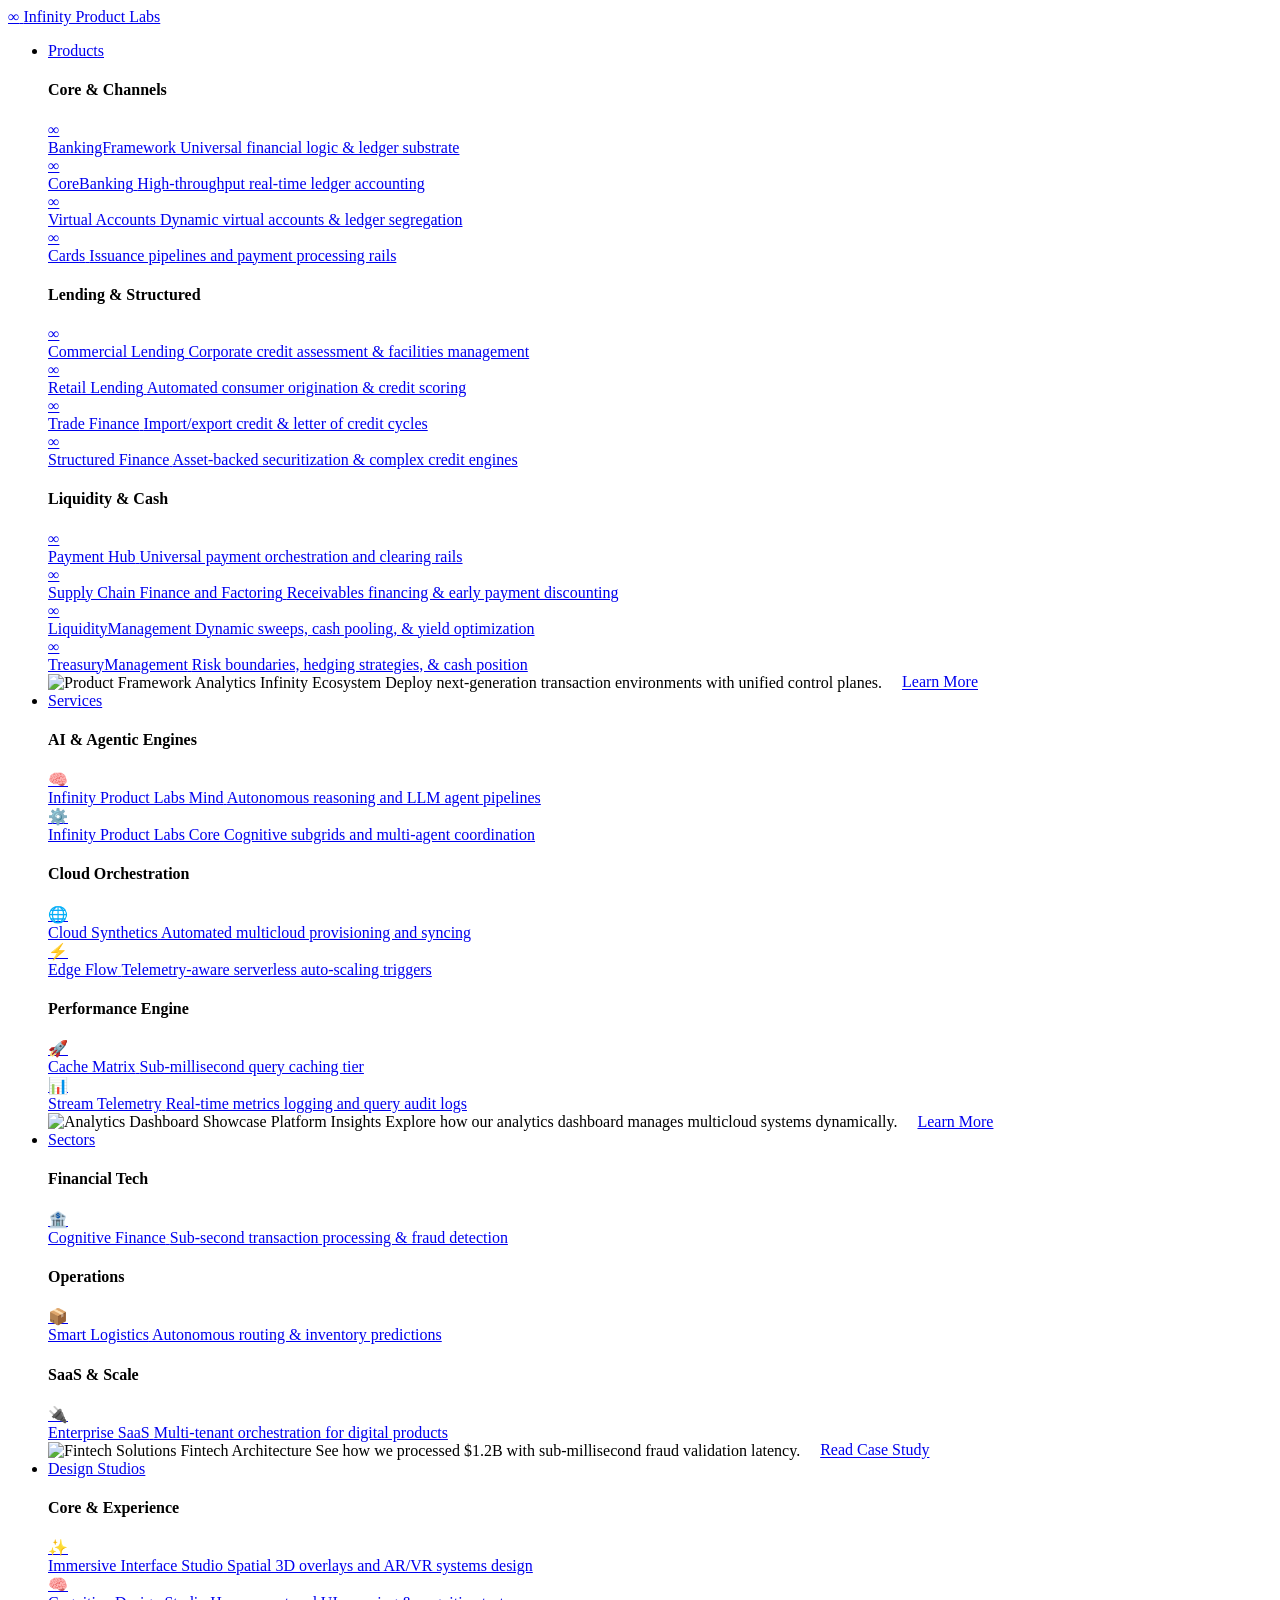
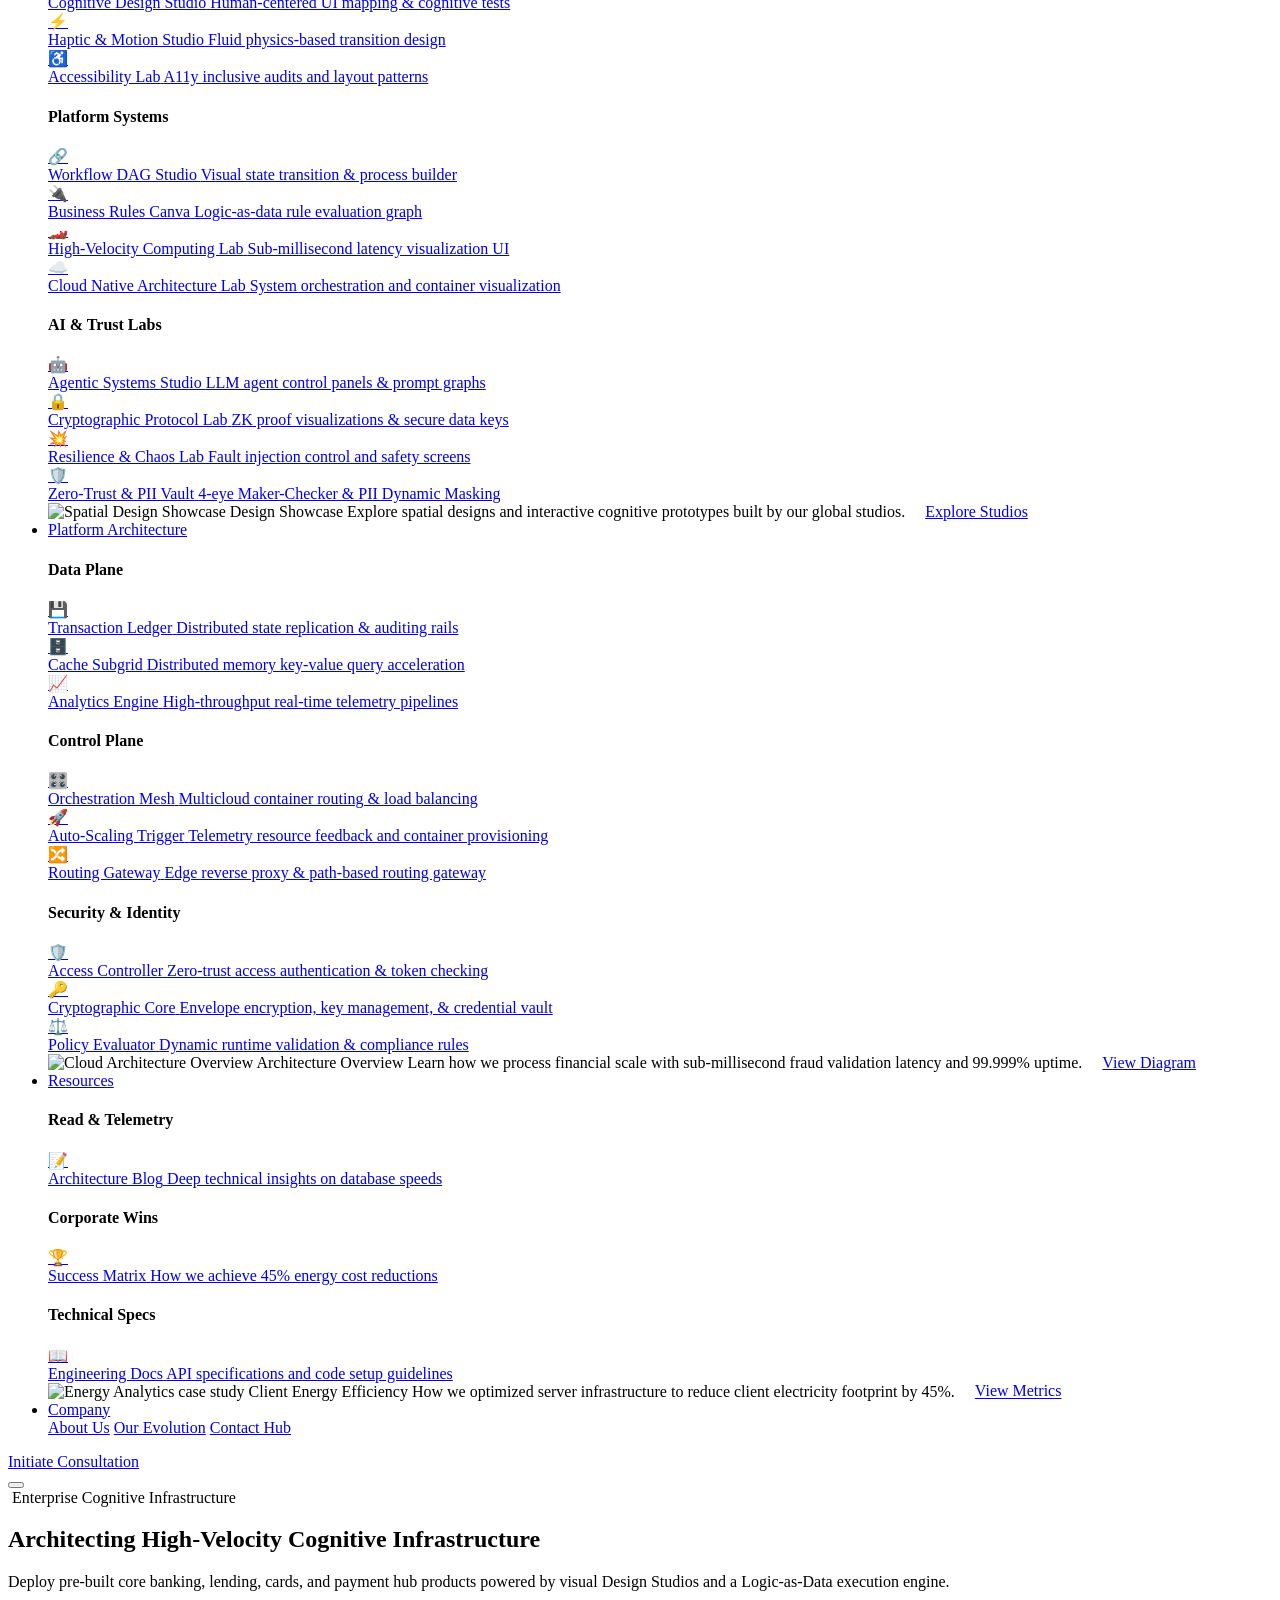
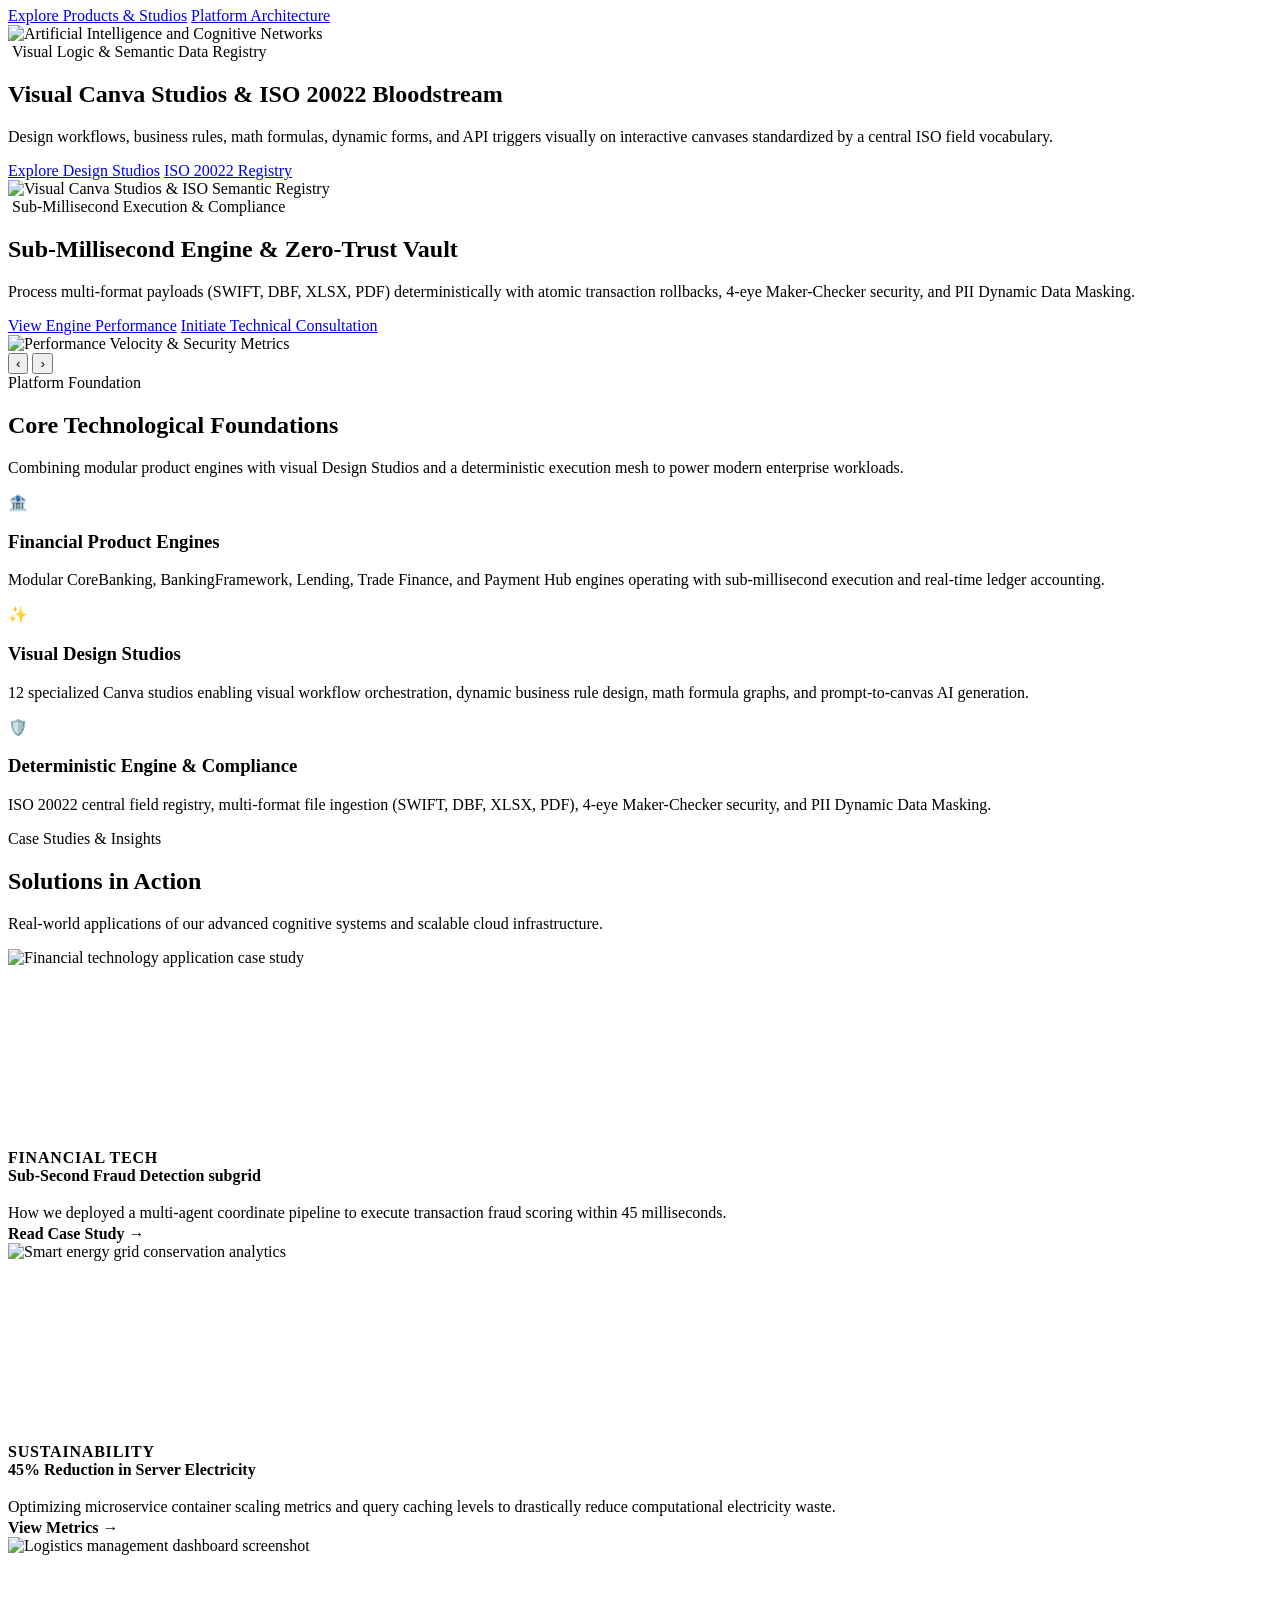
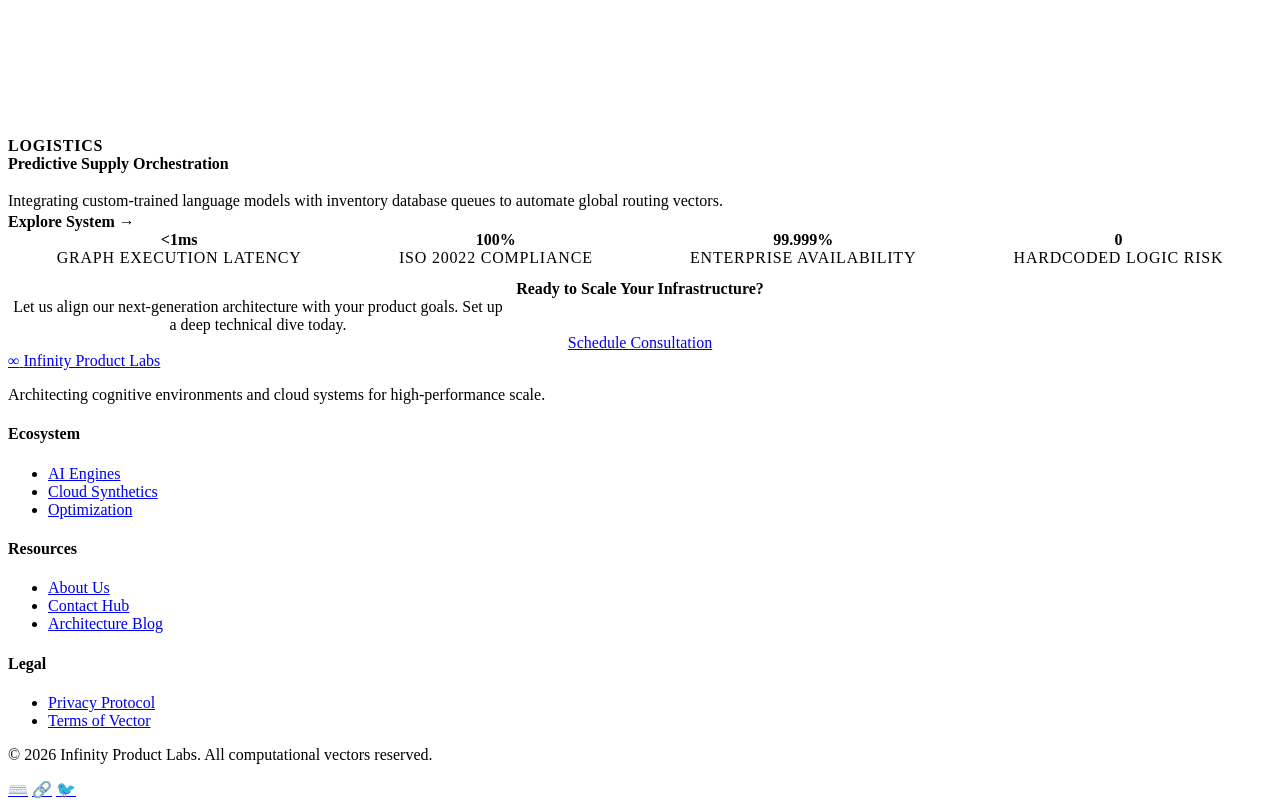
==== docs/index.html @ 9336f056 "Clean up showcase pages with high-resolution architecture diagrams and remove interactive button sim" ====
<!DOCTYPE html>
<html lang="en">
<head>
  <meta charset="UTF-8">
  <meta name="viewport" content="width=device-width, initial-scale=1.0">
  <title>Infinity Product Labs | Architecting the Cognitive Future</title>
  <meta name="description" content="Infinity Product Labs designs and implements next-generation artificial intelligence, digital orchestration platforms, and cloud synthesis architecture for modern enterprises.">
  
  <!-- SEO & Social Meta -->
  <meta property="og:title" content="Infinity Product Labs | Next-Gen AI & Tech Consultancy">
  <meta property="og:description" content="Designing the cognitive future with glassmorphic architectures, AI systems, and cloud orchestration.">
  <meta property="og:image" content="images/hero_graphic.png">
  
  <!-- CSS Stylesheets -->
  <link rel="stylesheet" href="css/variables.css?v=3.0">
  <link rel="stylesheet" href="css/reset.css?v=3.0">
  <link rel="stylesheet" href="css/layout.css?v=3.0">
  <link rel="stylesheet" href="css/components.css?v=3.0">
</head>
<body>

  <!-- Scroll Progress Bar -->
  <div class="scroll-progress-bar" id="scrollProgress" aria-hidden="true"></div>

  <!-- Floating Background Glows -->
  <div class="glow-orb orb-primary"></div>
  <div class="glow-orb orb-secondary"></div>

  <!-- Header -->
  <header class="site-header" id="siteHeader">
    <div class="container header-container">
      <a href="index.html" class="logo" aria-label="Infinity Product Labs Home">
        <span class="logo-icon" aria-hidden="true" style="border-radius: 4px;">∞</span>
        <span class="logo-text">Infinity Product Labs</span>
      </a>
      
      <nav class="main-nav" id="mainNav" aria-label="Main navigation">
        <ul class="nav-list">
          <!-- Products Mega Menu -->
          <li class="nav-item has-mega-menu">
            <a href="index.html" class="nav-link has-submenu">Products</a>
            <div class="mega-menu-panel">
              <div class="mega-grid">
                <!-- Column 1 -->
                <div class="mega-col">
                  <h4 class="mega-heading">Core & Channels</h4>
                  <div class="mega-links">
                    <a href="product.html?id=bankingframework" class="mega-item">
                      <div class="mega-item-icon">∞</div>
                      <div class="mega-item-content">
                        <span class="mega-item-title">BankingFramework</span>
                        <span class="mega-item-desc">Universal financial logic & ledger substrate</span>
                      </div>
                    </a>
                    <a href="product.html?id=corebanking" class="mega-item">
                      <div class="mega-item-icon">∞</div>
                      <div class="mega-item-content">
                        <span class="mega-item-title">CoreBanking</span>
                        <span class="mega-item-desc">High-throughput real-time ledger accounting</span>
                      </div>
                    </a>
                    <a href="product.html?id=virtualaccounts" class="mega-item">
                      <div class="mega-item-icon">∞</div>
                      <div class="mega-item-content">
                        <span class="mega-item-title">Virtual Accounts</span>
                        <span class="mega-item-desc">Dynamic virtual accounts & ledger segregation</span>
                      </div>
                    </a>
                    <a href="product.html?id=cards" class="mega-item">
                      <div class="mega-item-icon">∞</div>
                      <div class="mega-item-content">
                        <span class="mega-item-title">Cards</span>
                        <span class="mega-item-desc">Issuance pipelines and payment processing rails</span>
                      </div>
                    </a>
                  </div>
                </div>
                <!-- Column 2 -->
                <div class="mega-col">
                  <h4 class="mega-heading">Lending & Structured</h4>
                  <div class="mega-links">
                    <a href="product.html?id=commerciallending" class="mega-item">
                      <div class="mega-item-icon">∞</div>
                      <div class="mega-item-content">
                        <span class="mega-item-title">Commercial Lending</span>
                        <span class="mega-item-desc">Corporate credit assessment & facilities management</span>
                      </div>
                    </a>
                    <a href="product.html?id=retaillending" class="mega-item">
                      <div class="mega-item-icon">∞</div>
                      <div class="mega-item-content">
                        <span class="mega-item-title">Retail Lending</span>
                        <span class="mega-item-desc">Automated consumer origination & credit scoring</span>
                      </div>
                    </a>
                    <a href="product.html?id=tradefinance" class="mega-item">
                      <div class="mega-item-icon">∞</div>
                      <div class="mega-item-content">
                        <span class="mega-item-title">Trade Finance</span>
                        <span class="mega-item-desc">Import/export credit & letter of credit cycles</span>
                      </div>
                    </a>
                    <a href="product.html?id=structuredfinance" class="mega-item">
                      <div class="mega-item-icon">∞</div>
                      <div class="mega-item-content">
                        <span class="mega-item-title">Structured Finance</span>
                        <span class="mega-item-desc">Asset-backed securitization & complex credit engines</span>
                      </div>
                    </a>
                  </div>
                </div>
                <!-- Column 3 -->
                <div class="mega-col">
                  <h4 class="mega-heading">Liquidity & Cash</h4>
                  <div class="mega-links">
                    <a href="product.html?id=paymenthub" class="mega-item">
                      <div class="mega-item-icon">∞</div>
                      <div class="mega-item-content">
                        <span class="mega-item-title">Payment Hub</span>
                        <span class="mega-item-desc">Universal payment orchestration and clearing rails</span>
                      </div>
                    </a>
                    <a href="product.html?id=supplychain" class="mega-item">
                      <div class="mega-item-icon">∞</div>
                      <div class="mega-item-content">
                        <span class="mega-item-title">Supply Chain Finance and Factoring</span>
                        <span class="mega-item-desc">Receivables financing & early payment discounting</span>
                      </div>
                    </a>
                    <a href="product.html?id=liquidity" class="mega-item">
                      <div class="mega-item-icon">∞</div>
                      <div class="mega-item-content">
                        <span class="mega-item-title">LiquidityManagement</span>
                        <span class="mega-item-desc">Dynamic sweeps, cash pooling, & yield optimization</span>
                      </div>
                    </a>
                    <a href="product.html?id=treasury" class="mega-item">
                      <div class="mega-item-icon">∞</div>
                      <div class="mega-item-content">
                        <span class="mega-item-title">TreasuryManagement</span>
                        <span class="mega-item-desc">Risk boundaries, hedging strategies, & cash position</span>
                      </div>
                    </a>
                  </div>
                </div>
                <!-- Column 4: Featured Showcase -->
                <div class="mega-featured-col">
                  <img src="images/featured_menu.png" alt="Product Framework Analytics" class="mega-featured-img">
                  <span class="mega-featured-title">Infinity Ecosystem</span>
                  <span class="mega-featured-desc">Deploy next-generation transaction environments with unified control planes.</span>
                  <a href="services.html" class="btn btn-primary" style="padding: 0.4rem 1rem; font-size: var(--fs-xs); width: fit-content; margin-top: 4px;">Learn More</a>
                </div>
              </div>
            </div>
          </li>
          
          <!-- Services Mega Menu -->
          <li class="nav-item has-mega-menu">
            <a href="services.html" class="nav-link has-submenu">Services</a>
            <div class="mega-menu-panel">
              <div class="mega-grid">
                <!-- Column 1 -->
                <div class="mega-col">
                  <h4 class="mega-heading">AI & Agentic Engines</h4>
                  <div class="mega-links">
                    <a href="services.html" class="mega-item">
                      <div class="mega-item-icon">🧠</div>
                      <div class="mega-item-content">
                        <span class="mega-item-title">Infinity Product Labs Mind</span>
                        <span class="mega-item-desc">Autonomous reasoning and LLM agent pipelines</span>
                      </div>
                    </a>
                    <a href="services.html" class="mega-item">
                      <div class="mega-item-icon">⚙️</div>
                      <div class="mega-item-content">
                        <span class="mega-item-title">Infinity Product Labs Core</span>
                        <span class="mega-item-desc">Cognitive subgrids and multi-agent coordination</span>
                      </div>
                    </a>
                  </div>
                </div>
                <!-- Column 2 -->
                <div class="mega-col">
                  <h4 class="mega-heading">Cloud Orchestration</h4>
                  <div class="mega-links">
                    <a href="services.html" class="mega-item">
                      <div class="mega-item-icon">🌐</div>
                      <div class="mega-item-content">
                        <span class="mega-item-title">Cloud Synthetics</span>
                        <span class="mega-item-desc">Automated multicloud provisioning and syncing</span>
                      </div>
                    </a>
                    <a href="services.html" class="mega-item">
                      <div class="mega-item-icon">⚡</div>
                      <div class="mega-item-content">
                        <span class="mega-item-title">Edge Flow</span>
                        <span class="mega-item-desc">Telemetry-aware serverless auto-scaling triggers</span>
                      </div>
                    </a>
                  </div>
                </div>
                <!-- Column 3 -->
                <div class="mega-col">
                  <h4 class="mega-heading">Performance Engine</h4>
                  <div class="mega-links">
                    <a href="services.html" class="mega-item">
                      <div class="mega-item-icon">🚀</div>
                      <div class="mega-item-content">
                        <span class="mega-item-title">Cache Matrix</span>
                        <span class="mega-item-desc">Sub-millisecond query caching tier</span>
                      </div>
                    </a>
                    <a href="services.html" class="mega-item">
                      <div class="mega-item-icon">📊</div>
                      <div class="mega-item-content">
                        <span class="mega-item-title">Stream Telemetry</span>
                        <span class="mega-item-desc">Real-time metrics logging and query audit logs</span>
                      </div>
                    </a>
                  </div>
                </div>
                <!-- Column 4: Featured Showcase (LTTS style) -->
                <div class="mega-featured-col">
                  <img src="images/featured_menu.png" alt="Analytics Dashboard Showcase" class="mega-featured-img">
                  <span class="mega-featured-title">Platform Insights</span>
                  <span class="mega-featured-desc">Explore how our analytics dashboard manages multicloud systems dynamically.</span>
                  <a href="services.html" class="btn btn-primary" style="padding: 0.4rem 1rem; font-size: var(--fs-xs); width: fit-content; margin-top: 4px;">Learn More</a>
                </div>
              </div>
            </div>
          </li>
          
          <!-- Sectors Mega Menu -->
          <li class="nav-item has-mega-menu">
            <a href="#" class="nav-link has-submenu">Sectors</a>
            <div class="mega-menu-panel">
              <div class="mega-grid">
                <!-- Column 1 -->
                <div class="mega-col">
                  <h4 class="mega-heading">Financial Tech</h4>
                  <div class="mega-links">
                    <a href="services.html" class="mega-item">
                      <div class="mega-item-icon">🏦</div>
                      <div class="mega-item-content">
                        <span class="mega-item-title">Cognitive Finance</span>
                        <span class="mega-item-desc">Sub-second transaction processing & fraud detection</span>
                      </div>
                    </a>
                  </div>
                </div>
                <!-- Column 2 -->
                <div class="mega-col">
                  <h4 class="mega-heading">Operations</h4>
                  <div class="mega-links">
                    <a href="services.html" class="mega-item">
                      <div class="mega-item-icon">📦</div>
                      <div class="mega-item-content">
                        <span class="mega-item-title">Smart Logistics</span>
                        <span class="mega-item-desc">Autonomous routing & inventory predictions</span>
                      </div>
                    </a>
                  </div>
                </div>
                <!-- Column 3 -->
                <div class="mega-col">
                  <h4 class="mega-heading">SaaS & Scale</h4>
                  <div class="mega-links">
                    <a href="services.html" class="mega-item">
                      <div class="mega-item-icon">🔌</div>
                      <div class="mega-item-content">
                        <span class="mega-item-title">Enterprise SaaS</span>
                        <span class="mega-item-desc">Multi-tenant orchestration for digital products</span>
                      </div>
                    </a>
                  </div>
                </div>
                <!-- Column 4: Featured Showcase (LTTS style) -->
                <div class="mega-featured-col">
                  <img src="images/slider_cloud.png" alt="Fintech Solutions" class="mega-featured-img">
                  <span class="mega-featured-title">Fintech Architecture</span>
                  <span class="mega-featured-desc">See how we processed $1.2B with sub-millisecond fraud validation latency.</span>
                  <a href="services.html" class="btn btn-primary" style="padding: 0.4rem 1rem; font-size: var(--fs-xs); width: fit-content; margin-top: 4px;">Read Case Study</a>
                </div>
              </div>
            </div>
          </li>

          <!-- Design Studios Mega Menu -->
          <li class="nav-item has-mega-menu">
            <a href="studio.html?id=workflow" class="nav-link has-submenu">Design Studios</a>
            <div class="mega-menu-panel">
              <div class="mega-grid">
                <!-- Column 1 -->
                <div class="mega-col">
                  <h4 class="mega-heading">Core & Experience</h4>
                  <div class="mega-links">
                    <a href="studio.html?id=immersive" class="mega-item">
                      <div class="mega-item-icon">✨</div>
                      <div class="mega-item-content">
                        <span class="mega-item-title">Immersive Interface Studio</span>
                        <span class="mega-item-desc">Spatial 3D overlays and AR/VR systems design</span>
                      </div>
                    </a>
                    <a href="studio.html?id=cognitive" class="mega-item">
                      <div class="mega-item-icon">🧠</div>
                      <div class="mega-item-content">
                        <span class="mega-item-title">Cognitive Design Studio</span>
                        <span class="mega-item-desc">Human-centered UI mapping & cognitive tests</span>
                      </div>
                    </a>
                    <a href="studio.html?id=haptic" class="mega-item">
                      <div class="mega-item-icon">⚡</div>
                      <div class="mega-item-content">
                        <span class="mega-item-title">Haptic & Motion Studio</span>
                        <span class="mega-item-desc">Fluid physics-based transition design</span>
                      </div>
                    </a>
                    <a href="studio.html?id=cognitive" class="mega-item">
                      <div class="mega-item-icon">♿</div>
                      <div class="mega-item-content">
                        <span class="mega-item-title">Accessibility Lab</span>
                        <span class="mega-item-desc">A11y inclusive audits and layout patterns</span>
                      </div>
                    </a>
                  </div>
                </div>
                <!-- Column 2 -->
                <div class="mega-col">
                  <h4 class="mega-heading">Platform Systems</h4>
                  <div class="mega-links">
                    <a href="studio.html?id=workflow" class="mega-item">
                      <div class="mega-item-icon">🔗</div>
                      <div class="mega-item-content">
                        <span class="mega-item-title">Workflow DAG Studio</span>
                        <span class="mega-item-desc">Visual state transition & process builder</span>
                      </div>
                    </a>
                    <a href="studio.html?id=rules" class="mega-item">
                      <div class="mega-item-icon">🔌</div>
                      <div class="mega-item-content">
                        <span class="mega-item-title">Business Rules Canva</span>
                        <span class="mega-item-desc">Logic-as-data rule evaluation graph</span>
                      </div>
                    </a>
                    <a href="studio.html?id=workflow" class="mega-item">
                      <div class="mega-item-icon">🏎️</div>
                      <div class="mega-item-content">
                        <span class="mega-item-title">High-Velocity Computing Lab</span>
                        <span class="mega-item-desc">Sub-millisecond latency visualization UI</span>
                      </div>
                    </a>
                    <a href="studio.html?id=workflow" class="mega-item">
                      <div class="mega-item-icon">☁️</div>
                      <div class="mega-item-content">
                        <span class="mega-item-title">Cloud Native Architecture Lab</span>
                        <span class="mega-item-desc">System orchestration and container visualization</span>
                      </div>
                    </a>
                  </div>
                </div>
                <!-- Column 3 -->
                <div class="mega-col">
                  <h4 class="mega-heading">AI & Trust Labs</h4>
                  <div class="mega-links">
                    <a href="studio.html?id=agentic" class="mega-item">
                      <div class="mega-item-icon">🤖</div>
                      <div class="mega-item-content">
                        <span class="mega-item-title">Agentic Systems Studio</span>
                        <span class="mega-item-desc">LLM agent control panels & prompt graphs</span>
                      </div>
                    </a>
                    <a href="studio.html?id=security" class="mega-item">
                      <div class="mega-item-icon">🔒</div>
                      <div class="mega-item-content">
                        <span class="mega-item-title">Cryptographic Protocol Lab</span>
                        <span class="mega-item-desc">ZK proof visualizations & secure data keys</span>
                      </div>
                    </a>
                    <a href="studio.html?id=security" class="mega-item">
                      <div class="mega-item-icon">💥</div>
                      <div class="mega-item-content">
                        <span class="mega-item-title">Resilience & Chaos Lab</span>
                        <span class="mega-item-desc">Fault injection control and safety screens</span>
                      </div>
                    </a>
                    <a href="studio.html?id=security" class="mega-item">
                      <div class="mega-item-icon">🛡️</div>
                      <div class="mega-item-content">
                        <span class="mega-item-title">Zero-Trust & PII Vault</span>
                        <span class="mega-item-desc">4-eye Maker-Checker & PII Dynamic Masking</span>
                      </div>
                    </a>
                  </div>
                </div>
                <!-- Column 4: Featured Showcase -->
                <div class="mega-featured-col">
                  <img src="images/featured_menu.png" alt="Spatial Design Showcase" class="mega-featured-img">
                  <span class="mega-featured-title">Design Showcase</span>
                  <span class="mega-featured-desc">Explore spatial designs and interactive cognitive prototypes built by our global studios.</span>
                  <a href="studio.html?id=workflow" class="btn btn-primary" style="padding: 0.4rem 1rem; font-size: var(--fs-xs); width: fit-content; margin-top: 4px;">Explore Studios</a>
                </div>
              </div>
            </div>
          </li>

          <!-- Platform Architecture Mega Menu -->
          <li class="nav-item has-mega-menu">
            <a href="#" class="nav-link has-submenu">Platform Architecture</a>
            <div class="mega-menu-panel">
              <div class="mega-grid">
                <!-- Column 1 -->
                <div class="mega-col">
                  <h4 class="mega-heading">Data Plane</h4>
                  <div class="mega-links">
                    <a href="services.html" class="mega-item">
                      <div class="mega-item-icon">💾</div>
                      <div class="mega-item-content">
                        <span class="mega-item-title">Transaction Ledger</span>
                        <span class="mega-item-desc">Distributed state replication & auditing rails</span>
                      </div>
                    </a>
                    <a href="services.html" class="mega-item">
                      <div class="mega-item-icon">🗄️</div>
                      <div class="mega-item-content">
                        <span class="mega-item-title">Cache Subgrid</span>
                        <span class="mega-item-desc">Distributed memory key-value query acceleration</span>
                      </div>
                    </a>
                    <a href="services.html" class="mega-item">
                      <div class="mega-item-icon">📈</div>
                      <div class="mega-item-content">
                        <span class="mega-item-title">Analytics Engine</span>
                        <span class="mega-item-desc">High-throughput real-time telemetry pipelines</span>
                      </div>
                    </a>
                  </div>
                </div>
                <!-- Column 2 -->
                <div class="mega-col">
                  <h4 class="mega-heading">Control Plane</h4>
                  <div class="mega-links">
                    <a href="services.html" class="mega-item">
                      <div class="mega-item-icon">🎛️</div>
                      <div class="mega-item-content">
                        <span class="mega-item-title">Orchestration Mesh</span>
                        <span class="mega-item-desc">Multicloud container routing & load balancing</span>
                      </div>
                    </a>
                    <a href="services.html" class="mega-item">
                      <div class="mega-item-icon">🚀</div>
                      <div class="mega-item-content">
                        <span class="mega-item-title">Auto-Scaling Trigger</span>
                        <span class="mega-item-desc">Telemetry resource feedback and container provisioning</span>
                      </div>
                    </a>
                    <a href="services.html" class="mega-item">
                      <div class="mega-item-icon">🔀</div>
                      <div class="mega-item-content">
                        <span class="mega-item-title">Routing Gateway</span>
                        <span class="mega-item-desc">Edge reverse proxy & path-based routing gateway</span>
                      </div>
                    </a>
                  </div>
                </div>
                <!-- Column 3 -->
                <div class="mega-col">
                  <h4 class="mega-heading">Security & Identity</h4>
                  <div class="mega-links">
                    <a href="services.html" class="mega-item">
                      <div class="mega-item-icon">🛡️</div>
                      <div class="mega-item-content">
                        <span class="mega-item-title">Access Controller</span>
                        <span class="mega-item-desc">Zero-trust access authentication & token checking</span>
                      </div>
                    </a>
                    <a href="services.html" class="mega-item">
                      <div class="mega-item-icon">🔑</div>
                      <div class="mega-item-content">
                        <span class="mega-item-title">Cryptographic Core</span>
                        <span class="mega-item-desc">Envelope encryption, key management, & credential vault</span>
                      </div>
                    </a>
                    <a href="services.html" class="mega-item">
                      <div class="mega-item-icon">⚖️</div>
                      <div class="mega-item-content">
                        <span class="mega-item-title">Policy Evaluator</span>
                        <span class="mega-item-desc">Dynamic runtime validation & compliance rules</span>
                      </div>
                    </a>
                  </div>
                </div>
                <!-- Column 4: Featured Showcase -->
                <div class="mega-featured-col">
                  <img src="images/slider_cloud.png" alt="Cloud Architecture Overview" class="mega-featured-img">
                  <span class="mega-featured-title">Architecture Overview</span>
                  <span class="mega-featured-desc">Learn how we process financial scale with sub-millisecond fraud validation latency and 99.999% uptime.</span>
                  <a href="services.html" class="btn btn-primary" style="padding: 0.4rem 1rem; font-size: var(--fs-xs); width: fit-content; margin-top: 4px;">View Diagram</a>
                </div>
              </div>
            </div>
          </li>

          <!-- Resources Mega Menu -->
          <li class="nav-item has-mega-menu">
            <a href="#" class="nav-link has-submenu">Resources</a>
            <div class="mega-menu-panel">
              <div class="mega-grid">
                <!-- Column 1 -->
                <div class="mega-col">
                  <h4 class="mega-heading">Read & Telemetry</h4>
                  <div class="mega-links">
                    <a href="about.html" class="mega-item">
                      <div class="mega-item-icon">📝</div>
                      <div class="mega-item-content">
                        <span class="mega-item-title">Architecture Blog</span>
                        <span class="mega-item-desc">Deep technical insights on database speeds</span>
                      </div>
                    </a>
                  </div>
                </div>
                <!-- Column 2 -->
                <div class="mega-col">
                  <h4 class="mega-heading">Corporate Wins</h4>
                  <div class="mega-links">
                    <a href="about.html" class="mega-item">
                      <div class="mega-item-icon">🏆</div>
                      <div class="mega-item-content">
                        <span class="mega-item-title">Success Matrix</span>
                        <span class="mega-item-desc">How we achieve 45% energy cost reductions</span>
                      </div>
                    </a>
                  </div>
                </div>
                <!-- Column 3 -->
                <div class="mega-col">
                  <h4 class="mega-heading">Technical Specs</h4>
                  <div class="mega-links">
                    <a href="services.html" class="mega-item">
                      <div class="mega-item-icon">📖</div>
                      <div class="mega-item-content">
                        <span class="mega-item-title">Engineering Docs</span>
                        <span class="mega-item-desc">API specifications and code setup guidelines</span>
                      </div>
                    </a>
                  </div>
                </div>
                <!-- Column 4: Featured Showcase (LTTS style) -->
                <div class="mega-featured-col">
                  <img src="images/insight_energy.png" alt="Energy Analytics case study" class="mega-featured-img">
                  <span class="mega-featured-title">Client Energy Efficiency</span>
                  <span class="mega-featured-desc">How we optimized server infrastructure to reduce client electricity footprint by 45%.</span>
                  <a href="about.html" class="btn btn-primary" style="padding: 0.4rem 1rem; font-size: var(--fs-xs); width: fit-content; margin-top: 4px;">View Metrics</a>
                </div>
              </div>
            </div>
          </li>
          
          <!-- Company Standard Dropdown -->
          <li class="nav-item has-standard-dropdown">
            <a href="about.html" class="nav-link has-submenu">Company</a>
            <div class="standard-dropdown">
              <a href="about.html" class="dropdown-link">About Us</a>
              <a href="about.html#team" class="dropdown-link">Our Evolution</a>
              <a href="contact.html" class="dropdown-link">Contact Hub</a>
            </div>
          </li>
        </ul>
        <a href="contact.html" class="nav-cta">Initiate Consultation</a>
      </nav>

      <button class="nav-toggle" id="navToggle" aria-expanded="false" aria-controls="mainNav" aria-label="Toggle navigation menu">
        <span></span>
        <span></span>
        <span></span>
      </button>
    </div>
  </header>

  <!-- Main Content -->
  <main>
    <!-- Hero Slider Section (LTTS style) -->
    <section class="hero-slider-container" aria-label="Introduction Carousel">
      <div class="hero-slider">
        <!-- Slide 1: Enterprise Financial Products & Substrate -->
        <div class="hero-slide">
          <div class="container hero-grid">
            <div class="hero-content">
              <div class="badge">
                <span class="logo-icon" style="width: 12px; height: 12px; margin-right: 4px; border-radius: 3px;"></span>
                Enterprise Cognitive Infrastructure
              </div>
              <h1>Architecting High-Velocity Cognitive Infrastructure</h1>
              <p>Deploy pre-built core banking, lending, cards, and payment hub products powered by visual Design Studios and a Logic-as-Data execution engine.</p>
              <div class="hero-actions">
                <a href="services.html" class="btn btn-primary">Explore Products & Studios</a>
                <a href="about.html" class="btn btn-secondary">Platform Architecture</a>
              </div>
            </div>
            <div class="hero-visual">
              <div class="hero-image-wrapper">
                <img src="images/slider_ai.png" alt="Artificial Intelligence and Cognitive Networks" width="480" height="480" loading="eager">
              </div>
            </div>
          </div>
        </div>

        <!-- Slide 2: Visual Canva Studios & ISO 20022 Bloodstream -->
        <div class="hero-slide">
          <div class="container hero-grid">
            <div class="hero-content">
              <div class="badge">
                <span class="logo-icon" style="width: 12px; height: 12px; margin-right: 4px; border-radius: 3px;"></span>
                Visual Logic & Semantic Data Registry
              </div>
              <h1>Visual Canva Studios & ISO 20022 Bloodstream</h1>
              <p>Design workflows, business rules, math formulas, dynamic forms, and API triggers visually on interactive canvases standardized by a central ISO field vocabulary.</p>
              <div class="hero-actions">
                <a href="services.html" class="btn btn-primary">Explore Design Studios</a>
                <a href="about.html" class="btn btn-secondary">ISO 20022 Registry</a>
              </div>
            </div>
            <div class="hero-visual">
              <div class="hero-image-wrapper">
                <img src="images/slider_cloud.png" alt="Visual Canva Studios & ISO Semantic Registry" width="480" height="480" loading="lazy">
              </div>
            </div>
          </div>
        </div>

        <!-- Slide 3: Deterministic Execution & Security -->
        <div class="hero-slide">
          <div class="container hero-grid">
            <div class="hero-content">
              <div class="badge">
                <span class="logo-icon" style="width: 12px; height: 12px; margin-right: 4px; border-radius: 3px;"></span>
                Sub-Millisecond Execution & Compliance
              </div>
              <h1>Sub-Millisecond Engine & Zero-Trust Vault</h1>
              <p>Process multi-format payloads (SWIFT, DBF, XLSX, PDF) deterministically with atomic transaction rollbacks, 4-eye Maker-Checker security, and PII Dynamic Data Masking.</p>
              <div class="hero-actions">
                <a href="services.html" class="btn btn-primary">View Engine Performance</a>
                <a href="contact.html" class="btn btn-secondary">Initiate Technical Consultation</a>
              </div>
            </div>
            <div class="hero-visual">
              <div class="hero-image-wrapper">
                <img src="images/slider_performance.png" alt="Performance Velocity & Security Metrics" width="480" height="480" loading="lazy">
              </div>
            </div>
          </div>
        </div>
      </div>

      <!-- Navigation Arrows -->
      <button class="slider-arrow arrow-left" aria-label="Previous Slide">‹</button>
      <button class="slider-arrow arrow-right" aria-label="Next Slide">›</button>

      <!-- Slider dot indicators -->
      <div class="slider-dots"></div>
    </section>

    <!-- Key Capabilities Section -->
    <section class="capabilities" style="padding: var(--space-2xl) 0; position: relative; z-index: 1;" aria-labelledby="capabilities-title">
      <div class="container">
        <div class="section-header">
          <span class="section-tag">Platform Foundation</span>
          <h2 class="section-title" id="capabilities-title">Core Technological Foundations</h2>
          <p class="section-subtitle">Combining modular product engines with visual Design Studios and a deterministic execution mesh to power modern enterprise workloads.</p>
        </div>

        <div class="features-grid">
          <!-- Card 1 -->
          <div class="glass-card">
            <div class="card-icon" aria-hidden="true">🏦</div>
            <h3>Financial Product Engines</h3>
            <p style="color: var(--text-secondary); margin-top: var(--space-xs); font-size: var(--fs-sm);">Modular CoreBanking, BankingFramework, Lending, Trade Finance, and Payment Hub engines operating with sub-millisecond execution and real-time ledger accounting.</p>
          </div>
          <!-- Card 2 -->
          <div class="glass-card">
            <div class="card-icon" aria-hidden="true">✨</div>
            <h3>Visual Design Studios</h3>
            <p style="color: var(--text-secondary); margin-top: var(--space-xs); font-size: var(--fs-sm);">12 specialized Canva studios enabling visual workflow orchestration, dynamic business rule design, math formula graphs, and prompt-to-canvas AI generation.</p>
          </div>
          <!-- Card 3 -->
          <div class="glass-card">
            <div class="card-icon" aria-hidden="true">🛡️</div>
            <h3>Deterministic Engine & Compliance</h3>
            <p style="color: var(--text-secondary); margin-top: var(--space-xs); font-size: var(--fs-sm);">ISO 20022 central field registry, multi-format file ingestion (SWIFT, DBF, XLSX, PDF), 4-eye Maker-Checker security, and PII Dynamic Data Masking.</p>
          </div>
        </div>
      </div>
    </section>

    <!-- Solutions Showcase / Insights Grid Section (LTTS style) -->
    <section class="insights-showcase" style="padding: var(--space-2xl) 0; background: var(--bg-secondary); border-top: 1px solid var(--border-color); border-bottom: 1px solid var(--border-color);" aria-labelledby="insights-title">
      <div class="container">
        <div class="section-header">
          <span class="section-tag">Case Studies & Insights</span>
          <h2 class="section-title" id="insights-title">Solutions in Action</h2>
          <p class="section-subtitle">Real-world applications of our advanced cognitive systems and scalable cloud infrastructure.</p>
        </div>

        <div class="features-grid">
          <!-- Insight Card 1 -->
          <div class="glass-card" style="padding: 0; display: flex; flex-direction: column;">
            <img src="images/slider_cloud.png" alt="Financial technology application case study" style="width: 100%; height: 200px; object-fit: cover;">
            <div style="padding: var(--space-md); flex-grow: 1; display: flex; flex-direction: column;">
              <span style="font-size: var(--fs-xs); color: var(--accent-primary); font-weight: 700; text-transform: uppercase; letter-spacing: 0.05em;">Financial Tech</span>
              <h3 style="margin-top: var(--space-xxs); margin-bottom: var(--space-xs); font-size: var(--fs-base);">Sub-Second Fraud Detection subgrid</h3>
              <p style="color: var(--text-secondary); font-size: var(--fs-xs); line-height: 1.5; margin-bottom: var(--space-sm); flex-grow: 1;">How we deployed a multi-agent coordinate pipeline to execute transaction fraud scoring within 45 milliseconds.</p>
              <a href="services.html" style="font-size: var(--fs-xs); font-weight: 700; color: var(--accent-primary); text-decoration: none;">Read Case Study &rarr;</a>
            </div>
          </div>

          <!-- Insight Card 2 -->
          <div class="glass-card" style="padding: 0; display: flex; flex-direction: column;">
            <img src="images/insight_energy.png" alt="Smart energy grid conservation analytics" style="width: 100%; height: 200px; object-fit: cover;">
            <div style="padding: var(--space-md); flex-grow: 1; display: flex; flex-direction: column;">
              <span style="font-size: var(--fs-xs); color: var(--accent-primary); font-weight: 700; text-transform: uppercase; letter-spacing: 0.05em;">Sustainability</span>
              <h3 style="margin-top: var(--space-xxs); margin-bottom: var(--space-xs); font-size: var(--fs-base);">45% Reduction in Server Electricity</h3>
              <p style="color: var(--text-secondary); font-size: var(--fs-xs); line-height: 1.5; margin-bottom: var(--space-sm); flex-grow: 1;">Optimizing microservice container scaling metrics and query caching levels to drastically reduce computational electricity waste.</p>
              <a href="about.html" style="font-size: var(--fs-xs); font-weight: 700; color: var(--accent-primary); text-decoration: none;">View Metrics &rarr;</a>
            </div>
          </div>

          <!-- Insight Card 3 -->
          <div class="glass-card" style="padding: 0; display: flex; flex-direction: column;">
            <img src="images/featured_menu.png" alt="Logistics management dashboard screenshot" style="width: 100%; height: 200px; object-fit: cover;">
            <div style="padding: var(--space-md); flex-grow: 1; display: flex; flex-direction: column;">
              <span style="font-size: var(--fs-xs); color: var(--accent-primary); font-weight: 700; text-transform: uppercase; letter-spacing: 0.05em;">Logistics</span>
              <h3 style="margin-top: var(--space-xxs); margin-bottom: var(--space-xs); font-size: var(--fs-base);">Predictive Supply Orchestration</h3>
              <p style="color: var(--text-secondary); font-size: var(--fs-xs); line-height: 1.5; margin-bottom: var(--space-sm); flex-grow: 1;">Integrating custom-trained language models with inventory database queues to automate global routing vectors.</p>
              <a href="services.html" style="font-size: var(--fs-xs); font-weight: 700; color: var(--accent-primary); text-decoration: none;">Explore System &rarr;</a>
            </div>
          </div>
        </div>
      </div>
    </section>

    <!-- Metrics Section -->
    <section class="metrics" style="background: var(--bg-secondary); border-top: 1px solid var(--border-color); border-bottom: 1px solid var(--border-color); padding: var(--space-xl) 0;" aria-label="Key Performance Indicators">
      <div class="container" style="display: flex; justify-content: space-around; flex-wrap: wrap; gap: var(--space-lg); text-align: center;">
        <div>
          <div style="font-family: var(--font-heading); font-size: var(--fs-2xl); font-weight: 800; color: var(--accent-primary);">&lt;1ms</div>
          <div style="font-size: var(--fs-xs); color: var(--text-muted); text-transform: uppercase; letter-spacing: 0.05em; margin-top: var(--space-xxs);">Graph Execution Latency</div>
        </div>
        <div>
          <div style="font-family: var(--font-heading); font-size: var(--fs-2xl); font-weight: 800; color: var(--accent-primary);">100%</div>
          <div style="font-size: var(--fs-xs); color: var(--text-muted); text-transform: uppercase; letter-spacing: 0.05em; margin-top: var(--space-xxs);">ISO 20022 Compliance</div>
        </div>
        <div>
          <div style="font-family: var(--font-heading); font-size: var(--fs-2xl); font-weight: 800; color: var(--accent-primary);">99.999%</div>
          <div style="font-size: var(--fs-xs); color: var(--text-muted); text-transform: uppercase; letter-spacing: 0.05em; margin-top: var(--space-xxs);">Enterprise Availability</div>
        </div>
        <div>
          <div style="font-family: var(--font-heading); font-size: var(--fs-2xl); font-weight: 800; color: var(--accent-primary);">0</div>
          <div style="font-size: var(--fs-xs); color: var(--text-muted); text-transform: uppercase; letter-spacing: 0.05em; margin-top: var(--space-xxs);">Hardcoded Logic Risk</div>
        </div>
      </div>
    </section>

    <!-- CTA Section -->
    <section class="cta-banner-section" style="padding: var(--space-2xl) 0;" aria-label="Call to action">
      <div class="container">
        <div class="glass-card" style="text-align: center; padding: var(--space-2xl) var(--space-lg); border-color: var(--border-color);">
          <h2 style="font-size: var(--fs-2xl); margin-bottom: var(--space-sm);">Ready to Scale Your Infrastructure?</h2>
          <p style="color: var(--text-secondary); max-width: 500px; margin: 0 auto var(--space-lg) auto;">Let us align our next-generation architecture with your product goals. Set up a deep technical dive today.</p>
          <a href="contact.html" class="btn btn-primary">Schedule Consultation</a>
        </div>
      </div>
    </section>
  </main>

  <!-- Footer -->
  <footer class="site-footer">
    <div class="container">
      <div class="footer-grid">
        <div class="footer-brand">
          <a href="index.html" class="logo" aria-label="Infinity Product Labs Home">
            <span class="logo-icon" aria-hidden="true" style="border-radius: 4px;">∞</span>
            <span class="logo-text">Infinity Product Labs</span>
          </a>
          <p>Architecting cognitive environments and cloud systems for high-performance scale.</p>
        </div>
        <div class="footer-col">
          <h4>Ecosystem</h4>
          <ul class="footer-links">
            <li><a href="services.html">AI Engines</a></li>
            <li><a href="services.html">Cloud Synthetics</a></li>
            <li><a href="services.html">Optimization</a></li>
          </ul>
        </div>
        <div class="footer-col">
          <h4>Resources</h4>
          <ul class="footer-links">
            <li><a href="about.html">About Us</a></li>
            <li><a href="contact.html">Contact Hub</a></li>
            <li><a href="about.html">Architecture Blog</a></li>
          </ul>
        </div>
        <div class="footer-col">
          <h4>Legal</h4>
          <ul class="footer-links">
            <li><a href="#">Privacy Protocol</a></li>
            <li><a href="#">Terms of Vector</a></li>
          </ul>
        </div>
      </div>

      <div class="footer-bottom">
        <p>&copy; 2026 Infinity Product Labs. All computational vectors reserved.</p>
        <div class="footer-socials">
          <a href="#" class="social-icon" aria-label="GitHub"><span aria-hidden="true">⌨️</span></a>
          <a href="#" class="social-icon" aria-label="LinkedIn"><span aria-hidden="true">🔗</span></a>
          <a href="#" class="social-icon" aria-label="Twitter"><span aria-hidden="true">🐦</span></a>
        </div>
      </div>
    </div>
  </footer>

  <!-- Scripts -->
  <script src="js/main.js"></script>
</body>
</html>
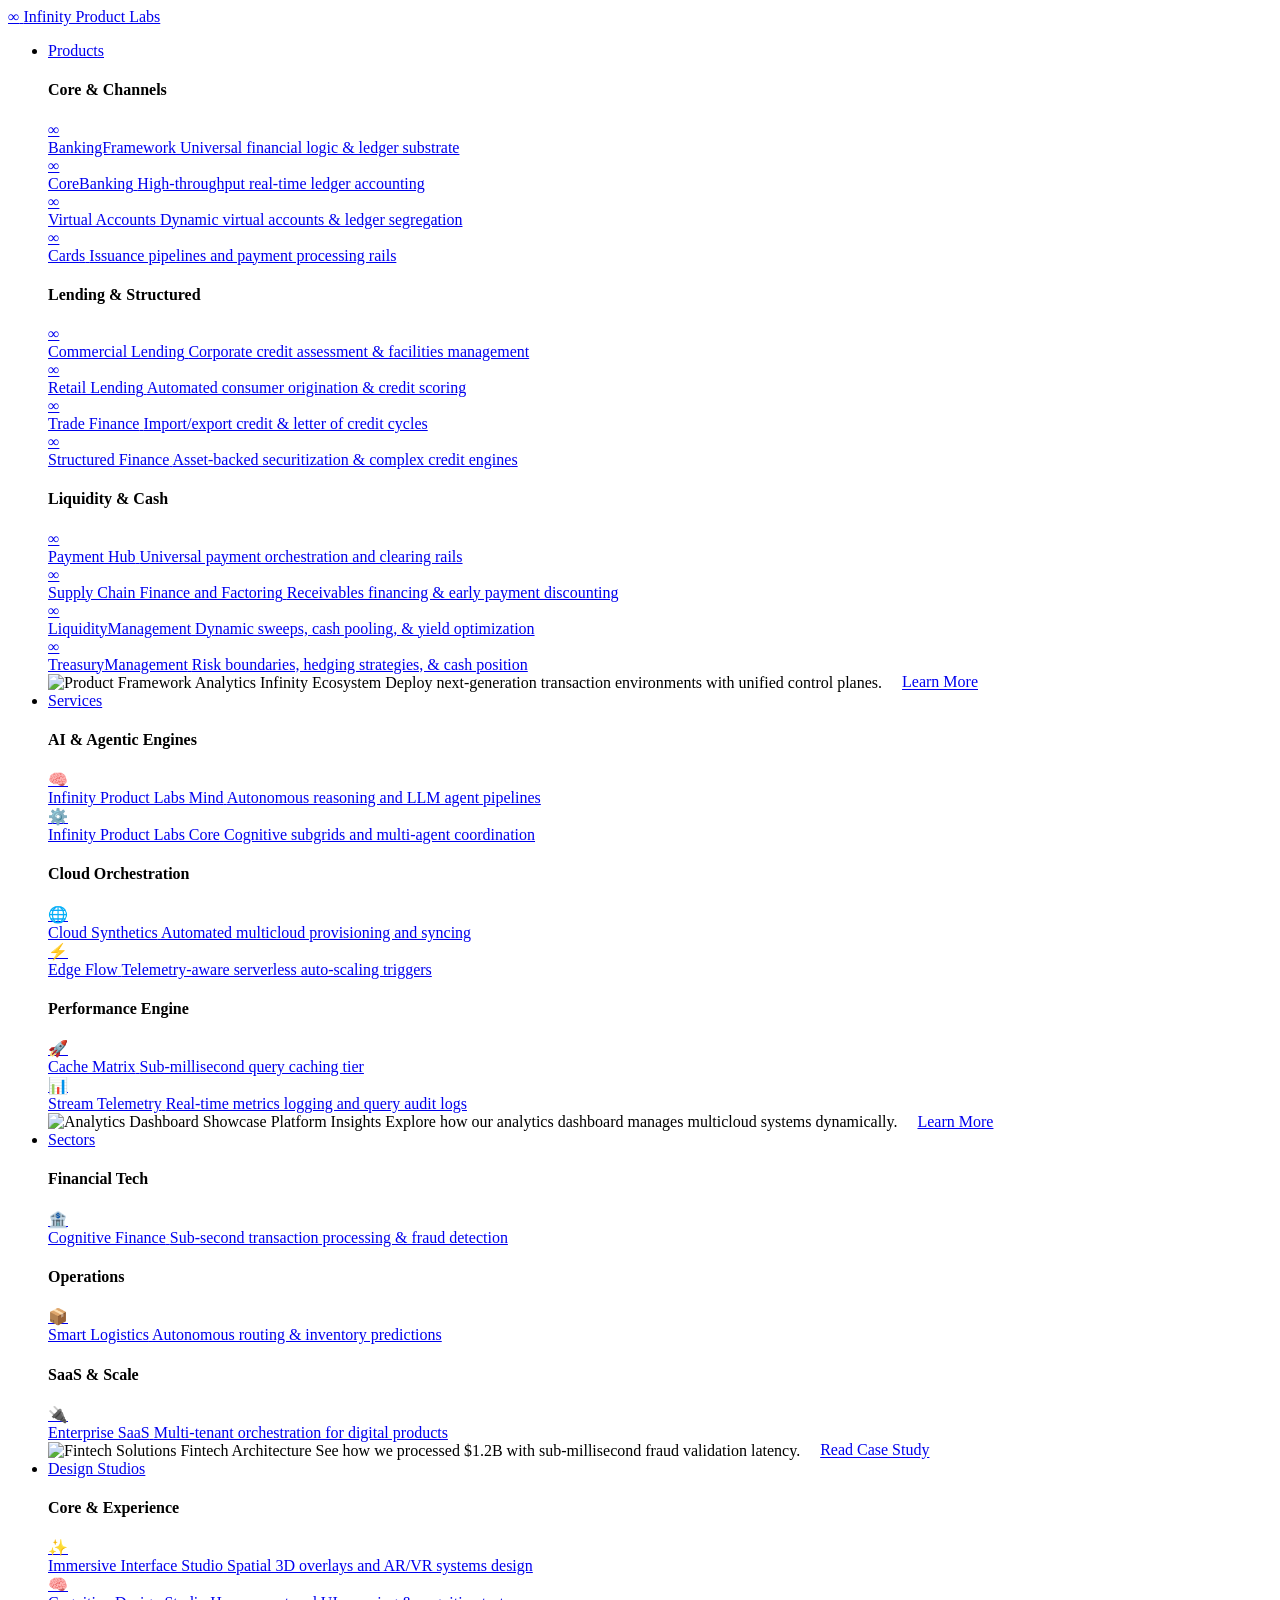
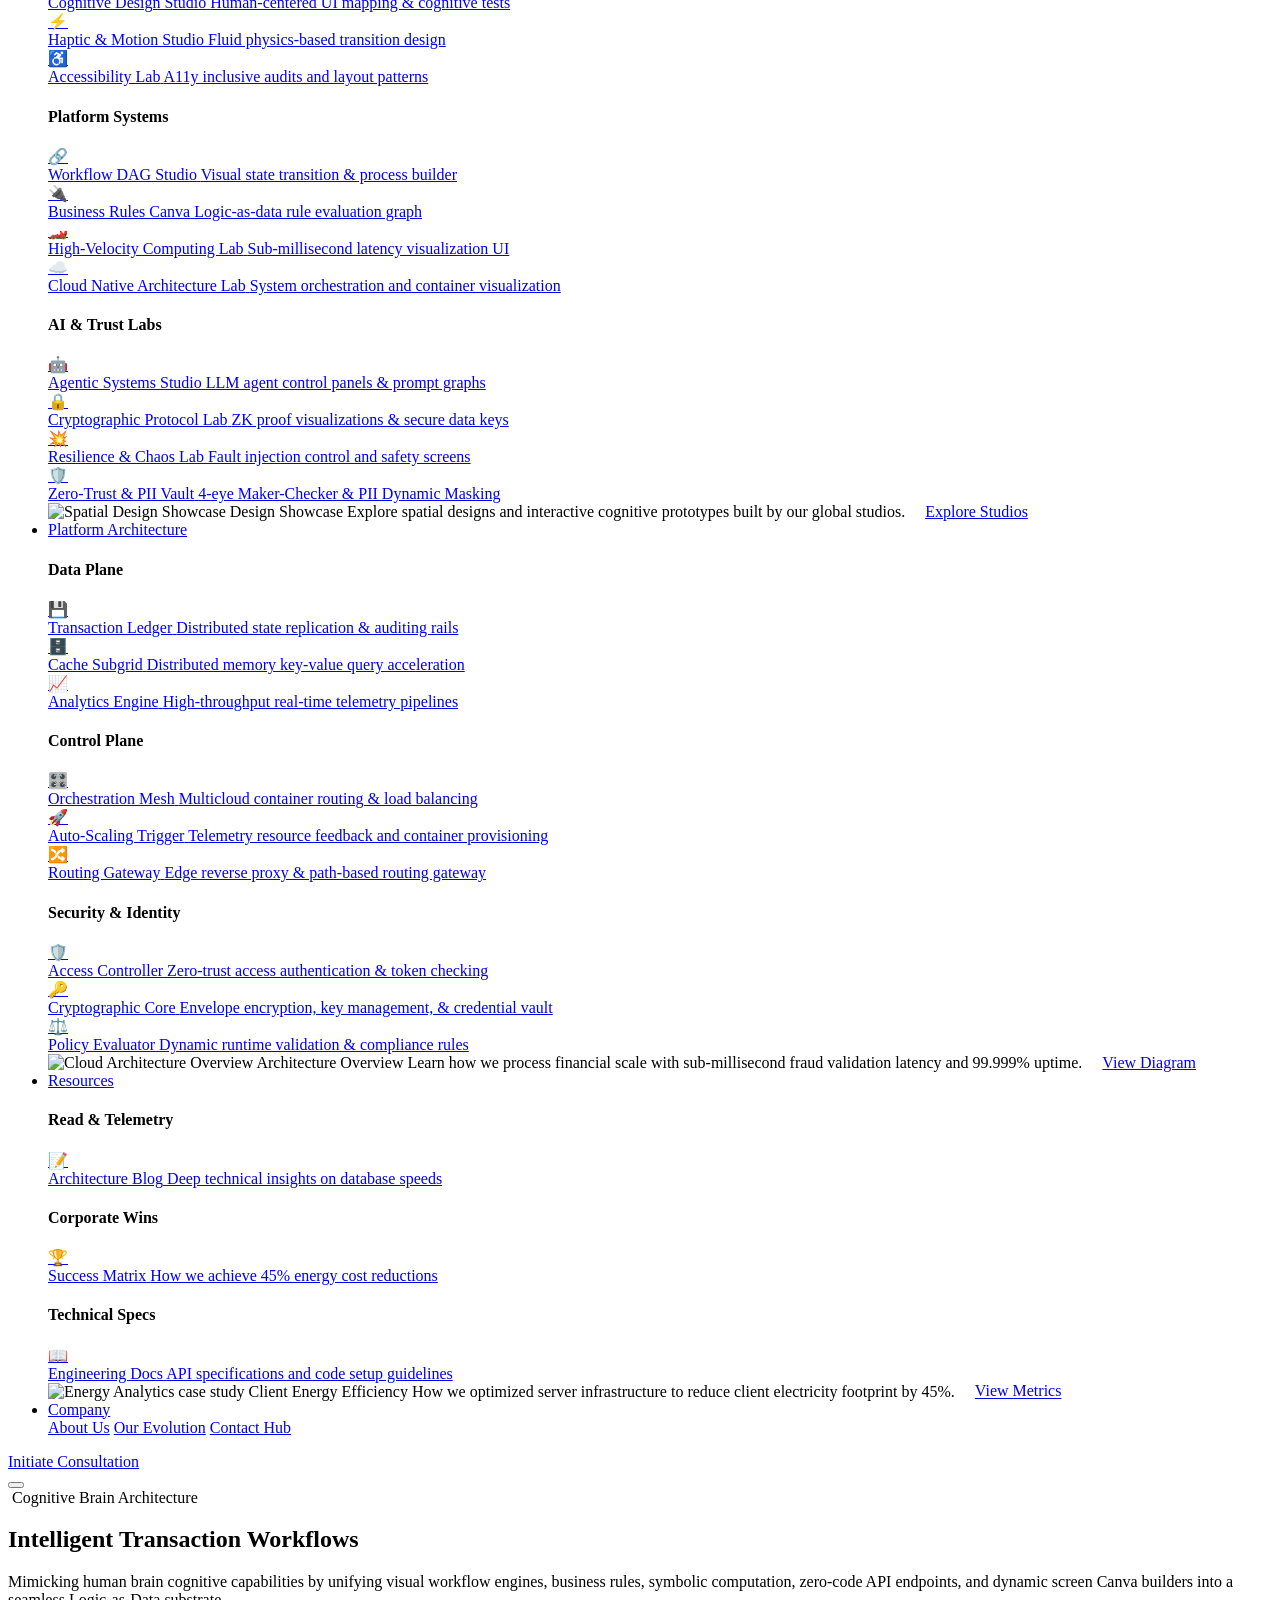
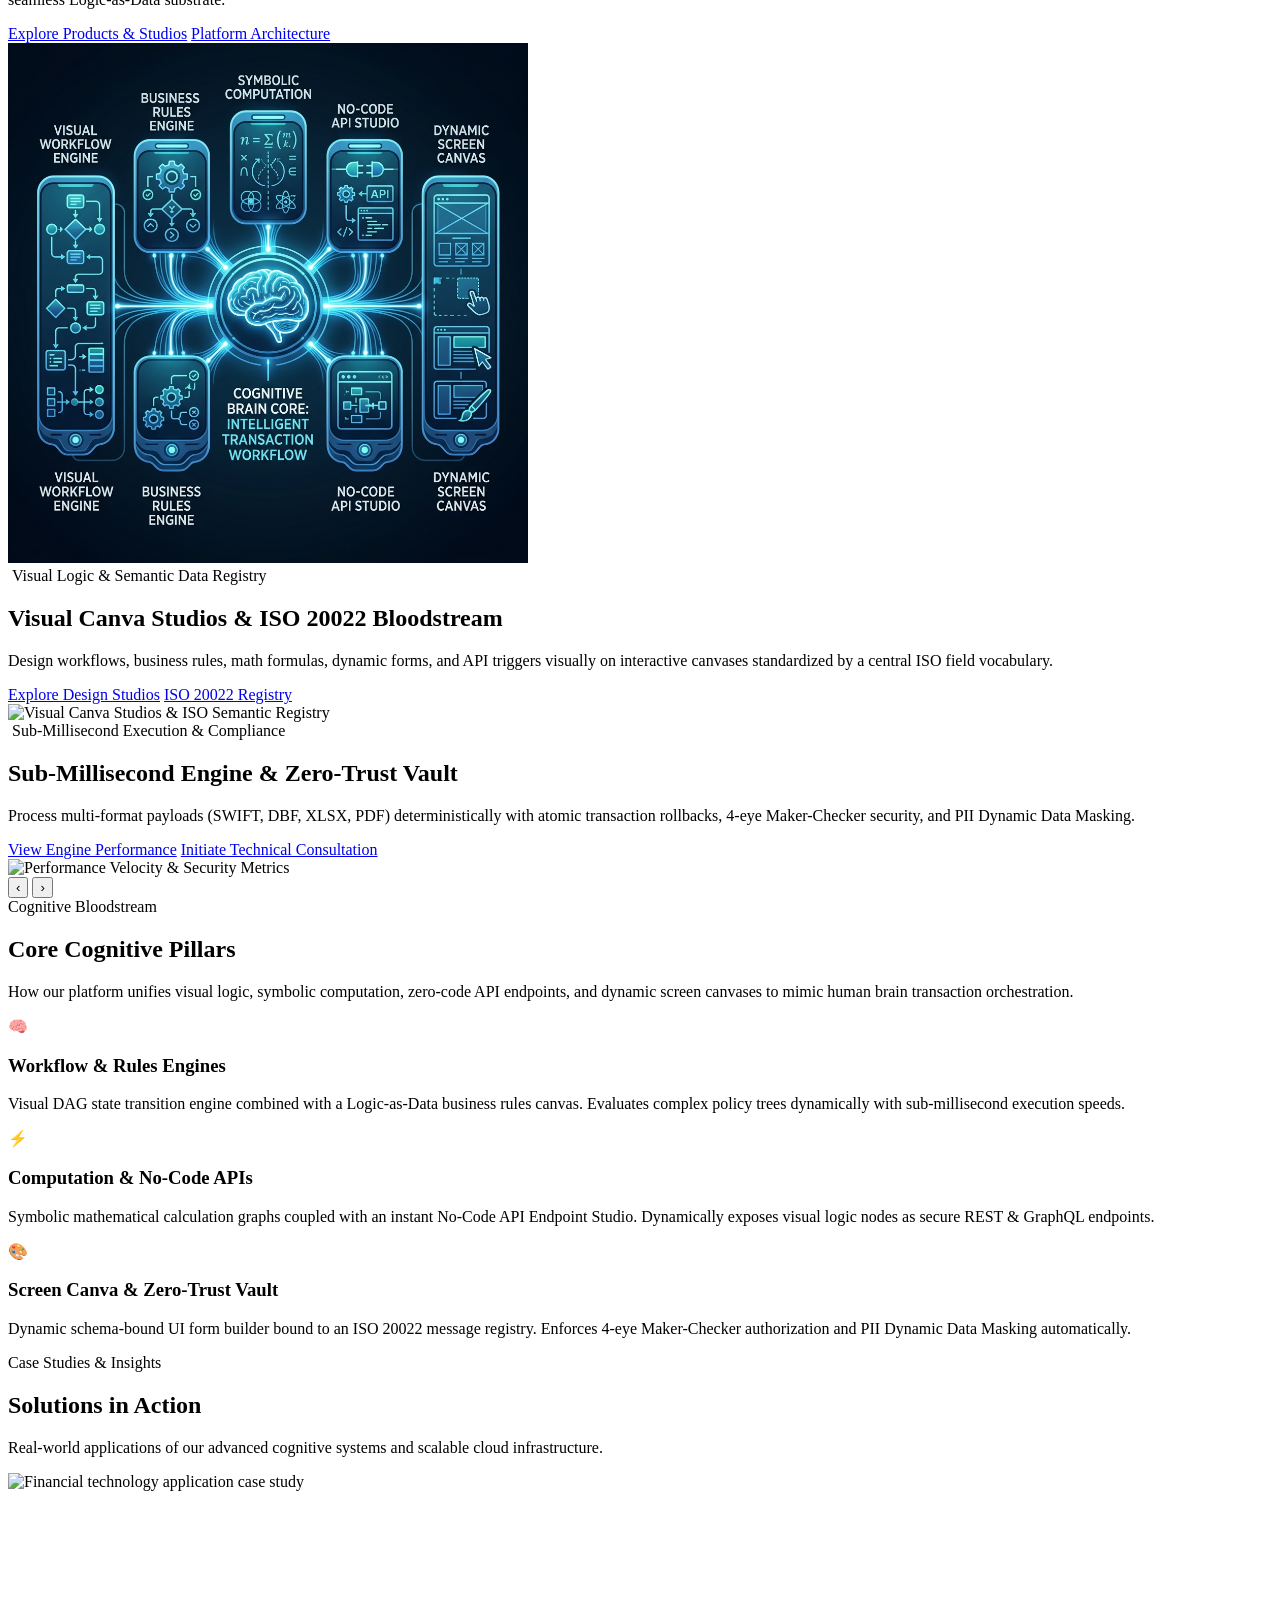
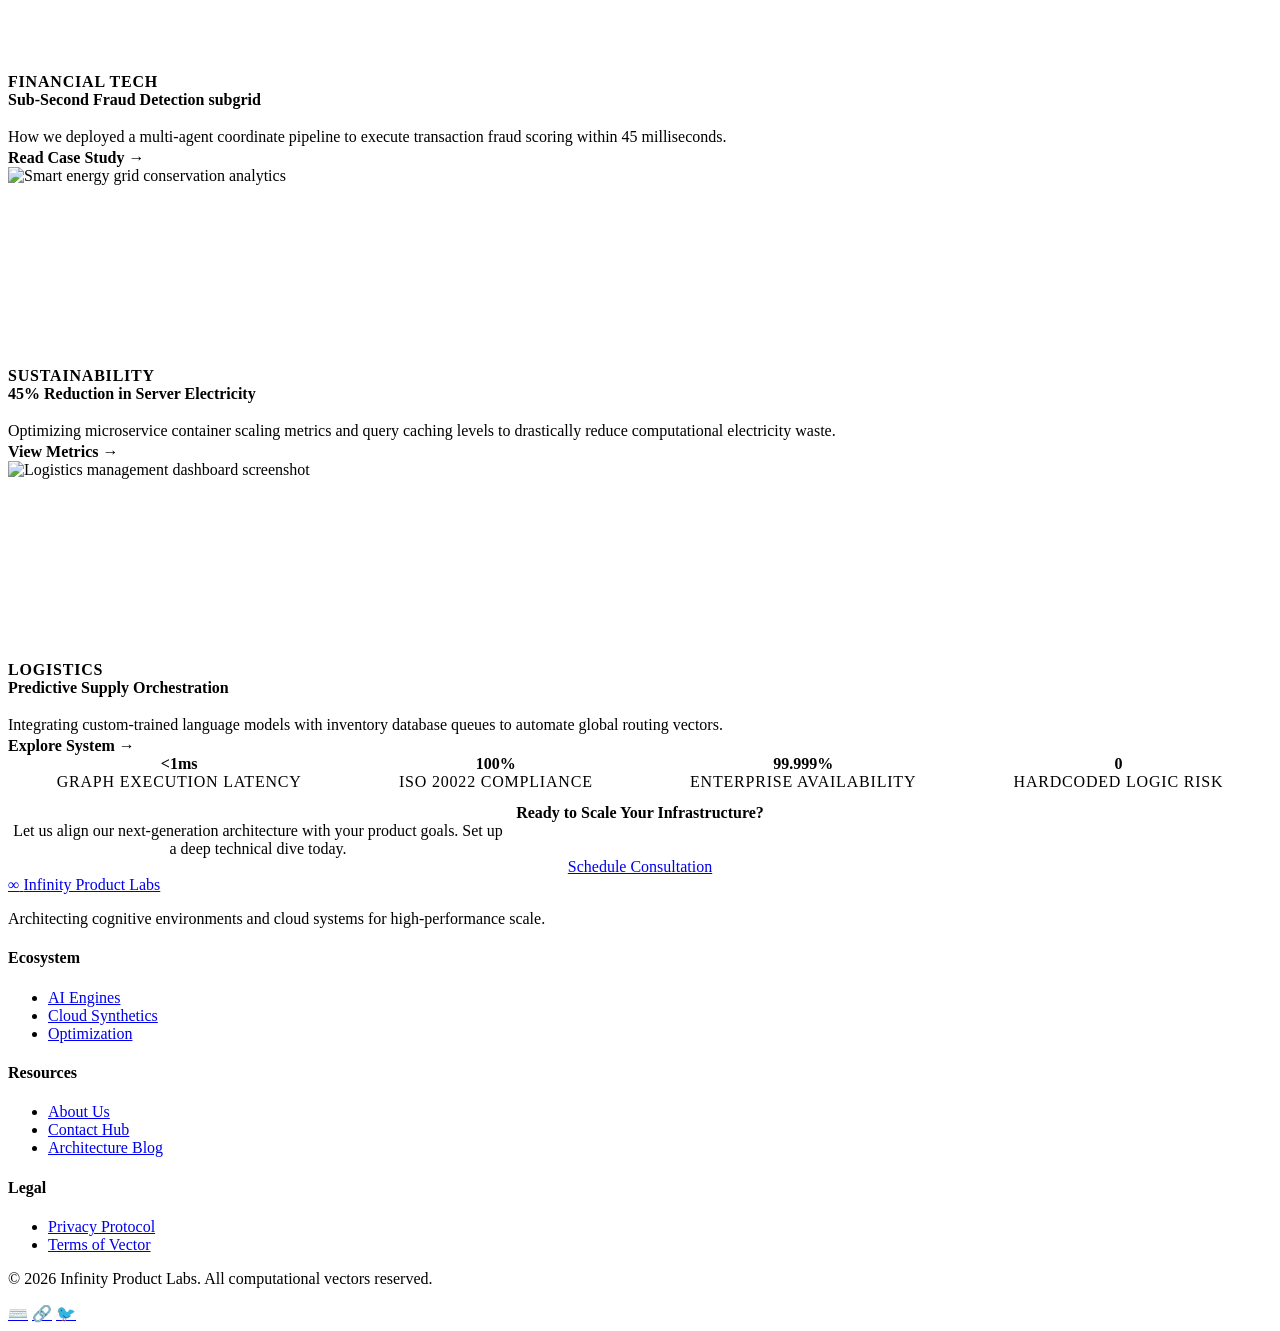
==== commit 1b7d314a: "Update homepage, products, and design studios to feature Intelligent Transaction Workflows mimicking" ====
--- a/docs/index.html
+++ b/docs/index.html
@@ -12,10 +12,10 @@
   <meta property="og:image" content="images/hero_graphic.png">
   
   <!-- CSS Stylesheets -->
-  <link rel="stylesheet" href="css/variables.css?v=3.0">
-  <link rel="stylesheet" href="css/reset.css?v=3.0">
-  <link rel="stylesheet" href="css/layout.css?v=3.0">
-  <link rel="stylesheet" href="css/components.css?v=3.0">
+  <link rel="stylesheet" href="css/variables.css?v=4.0">
+  <link rel="stylesheet" href="css/reset.css?v=4.0">
+  <link rel="stylesheet" href="css/layout.css?v=4.0">
+  <link rel="stylesheet" href="css/components.css?v=4.0">
 </head>
 <body>
 
@@ -581,16 +581,16 @@
     <!-- Hero Slider Section (LTTS style) -->
     <section class="hero-slider-container" aria-label="Introduction Carousel">
       <div class="hero-slider">
-        <!-- Slide 1: Enterprise Financial Products & Substrate -->
+        <!-- Slide 1: Intelligent Transaction Workflows (Human Brain Capabilities) -->
         <div class="hero-slide">
           <div class="container hero-grid">
             <div class="hero-content">
               <div class="badge">
                 <span class="logo-icon" style="width: 12px; height: 12px; margin-right: 4px; border-radius: 3px;"></span>
-                Enterprise Cognitive Infrastructure
-              </div>
-              <h1>Architecting High-Velocity Cognitive Infrastructure</h1>
-              <p>Deploy pre-built core banking, lending, cards, and payment hub products powered by visual Design Studios and a Logic-as-Data execution engine.</p>
+                Cognitive Brain Architecture
+              </div>
+              <h1>Intelligent Transaction Workflows</h1>
+              <p>Mimicking human brain cognitive capabilities by unifying visual workflow engines, business rules, symbolic computation, zero-code API endpoints, and dynamic screen Canva builders into a seamless Logic-as-Data substrate.</p>
               <div class="hero-actions">
                 <a href="services.html" class="btn btn-primary">Explore Products & Studios</a>
                 <a href="about.html" class="btn btn-secondary">Platform Architecture</a>
@@ -598,7 +598,7 @@
             </div>
             <div class="hero-visual">
               <div class="hero-image-wrapper">
-                <img src="images/slider_ai.png" alt="Artificial Intelligence and Cognitive Networks" width="480" height="480" loading="eager">
+                <img src="images/cognitive_transaction_architecture.png" alt="Intelligent Transaction Workflows Mimicking Human Brain Capabilities" width="520" height="520" loading="eager" style="object-fit: contain;">
               </div>
             </div>
           </div>
@@ -663,29 +663,29 @@
     <section class="capabilities" style="padding: var(--space-2xl) 0; position: relative; z-index: 1;" aria-labelledby="capabilities-title">
       <div class="container">
         <div class="section-header">
-          <span class="section-tag">Platform Foundation</span>
-          <h2 class="section-title" id="capabilities-title">Core Technological Foundations</h2>
-          <p class="section-subtitle">Combining modular product engines with visual Design Studios and a deterministic execution mesh to power modern enterprise workloads.</p>
+          <span class="section-tag">Cognitive Bloodstream</span>
+          <h2 class="section-title" id="capabilities-title">Core Cognitive Pillars</h2>
+          <p class="section-subtitle">How our platform unifies visual logic, symbolic computation, zero-code API endpoints, and dynamic screen canvases to mimic human brain transaction orchestration.</p>
         </div>
 
         <div class="features-grid">
           <!-- Card 1 -->
           <div class="glass-card">
-            <div class="card-icon" aria-hidden="true">🏦</div>
-            <h3>Financial Product Engines</h3>
-            <p style="color: var(--text-secondary); margin-top: var(--space-xs); font-size: var(--fs-sm);">Modular CoreBanking, BankingFramework, Lending, Trade Finance, and Payment Hub engines operating with sub-millisecond execution and real-time ledger accounting.</p>
+            <div class="card-icon" aria-hidden="true">🧠</div>
+            <h3>Workflow & Rules Engines</h3>
+            <p style="color: var(--text-secondary); margin-top: var(--space-xs); font-size: var(--fs-sm);">Visual DAG state transition engine combined with a Logic-as-Data business rules canvas. Evaluates complex policy trees dynamically with sub-millisecond execution speeds.</p>
           </div>
           <!-- Card 2 -->
           <div class="glass-card">
-            <div class="card-icon" aria-hidden="true">✨</div>
-            <h3>Visual Design Studios</h3>
-            <p style="color: var(--text-secondary); margin-top: var(--space-xs); font-size: var(--fs-sm);">12 specialized Canva studios enabling visual workflow orchestration, dynamic business rule design, math formula graphs, and prompt-to-canvas AI generation.</p>
+            <div class="card-icon" aria-hidden="true">⚡</div>
+            <h3>Computation & No-Code APIs</h3>
+            <p style="color: var(--text-secondary); margin-top: var(--space-xs); font-size: var(--fs-sm);">Symbolic mathematical calculation graphs coupled with an instant No-Code API Endpoint Studio. Dynamically exposes visual logic nodes as secure REST & GraphQL endpoints.</p>
           </div>
           <!-- Card 3 -->
           <div class="glass-card">
-            <div class="card-icon" aria-hidden="true">🛡️</div>
-            <h3>Deterministic Engine & Compliance</h3>
-            <p style="color: var(--text-secondary); margin-top: var(--space-xs); font-size: var(--fs-sm);">ISO 20022 central field registry, multi-format file ingestion (SWIFT, DBF, XLSX, PDF), 4-eye Maker-Checker security, and PII Dynamic Data Masking.</p>
+            <div class="card-icon" aria-hidden="true">🎨</div>
+            <h3>Screen Canva & Zero-Trust Vault</h3>
+            <p style="color: var(--text-secondary); margin-top: var(--space-xs); font-size: var(--fs-sm);">Dynamic schema-bound UI form builder bound to an ISO 20022 message registry. Enforces 4-eye Maker-Checker authorization and PII Dynamic Data Masking automatically.</p>
           </div>
         </div>
       </div>
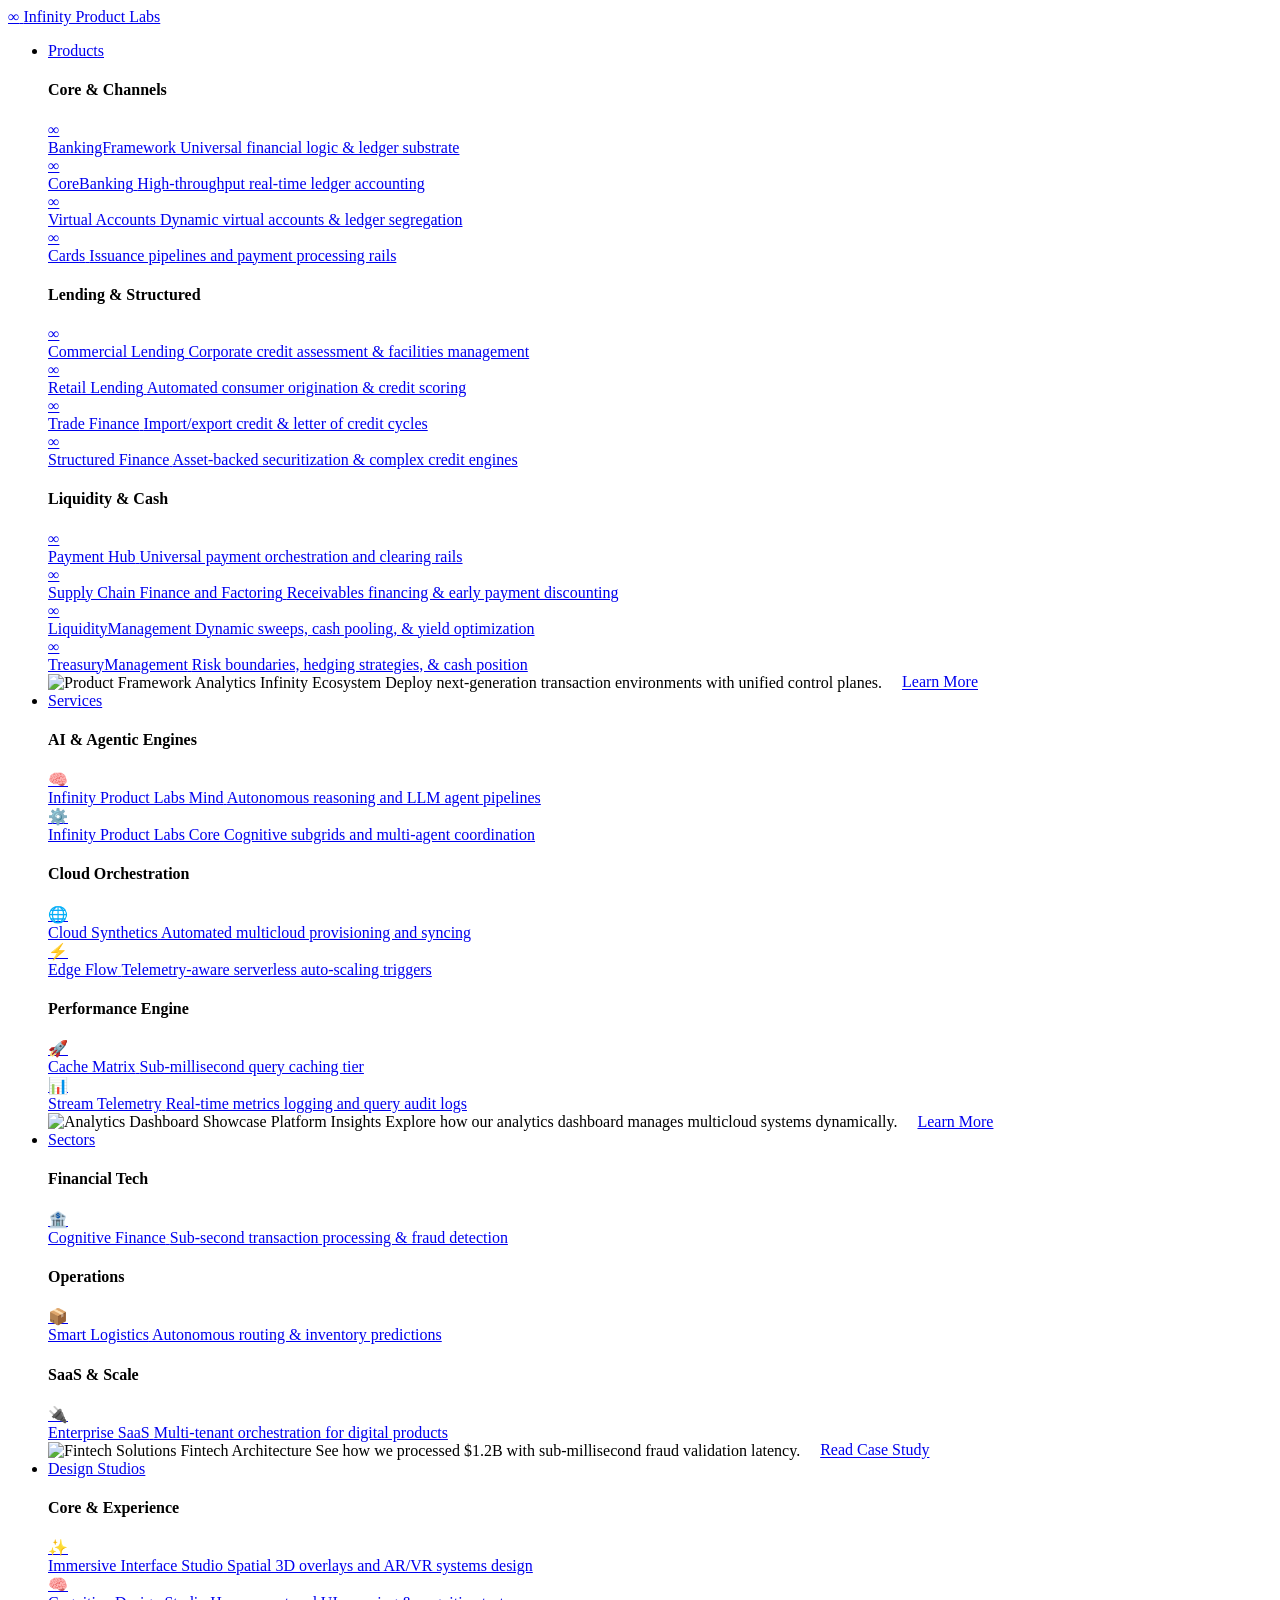
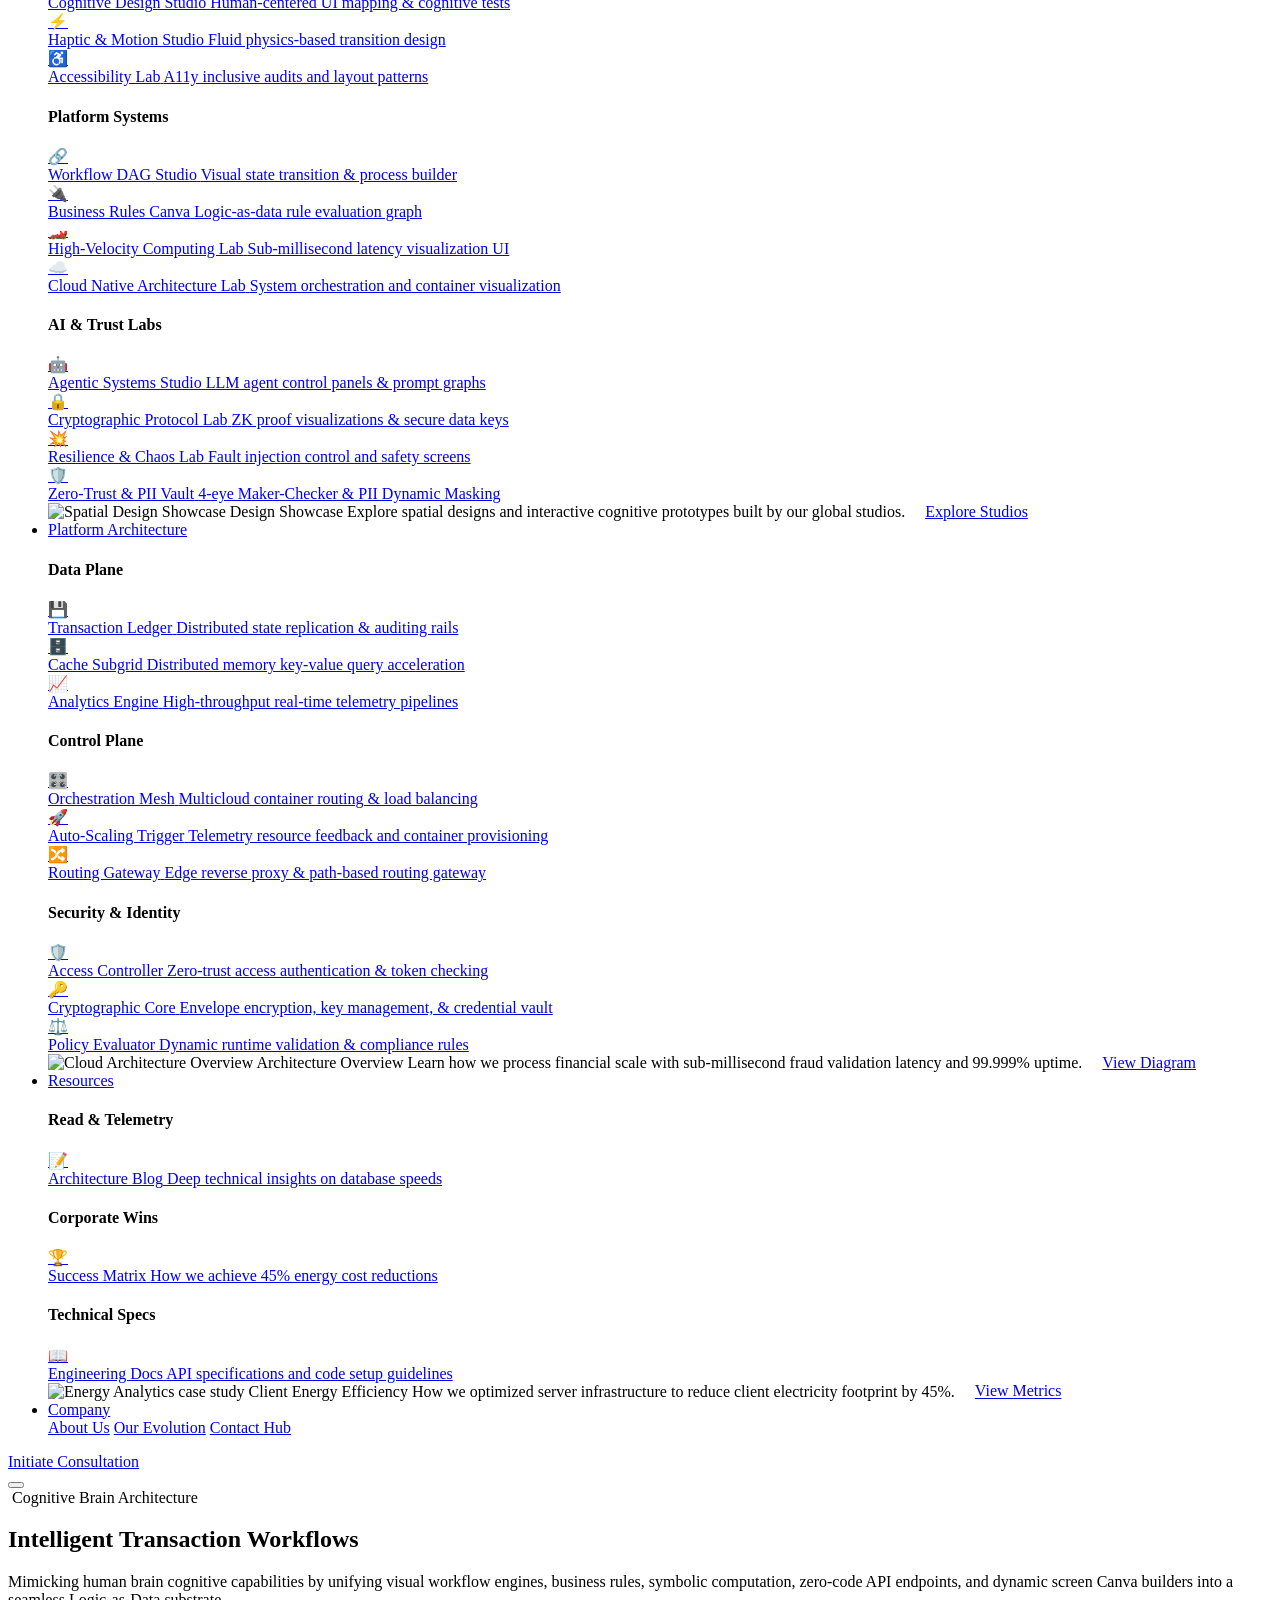
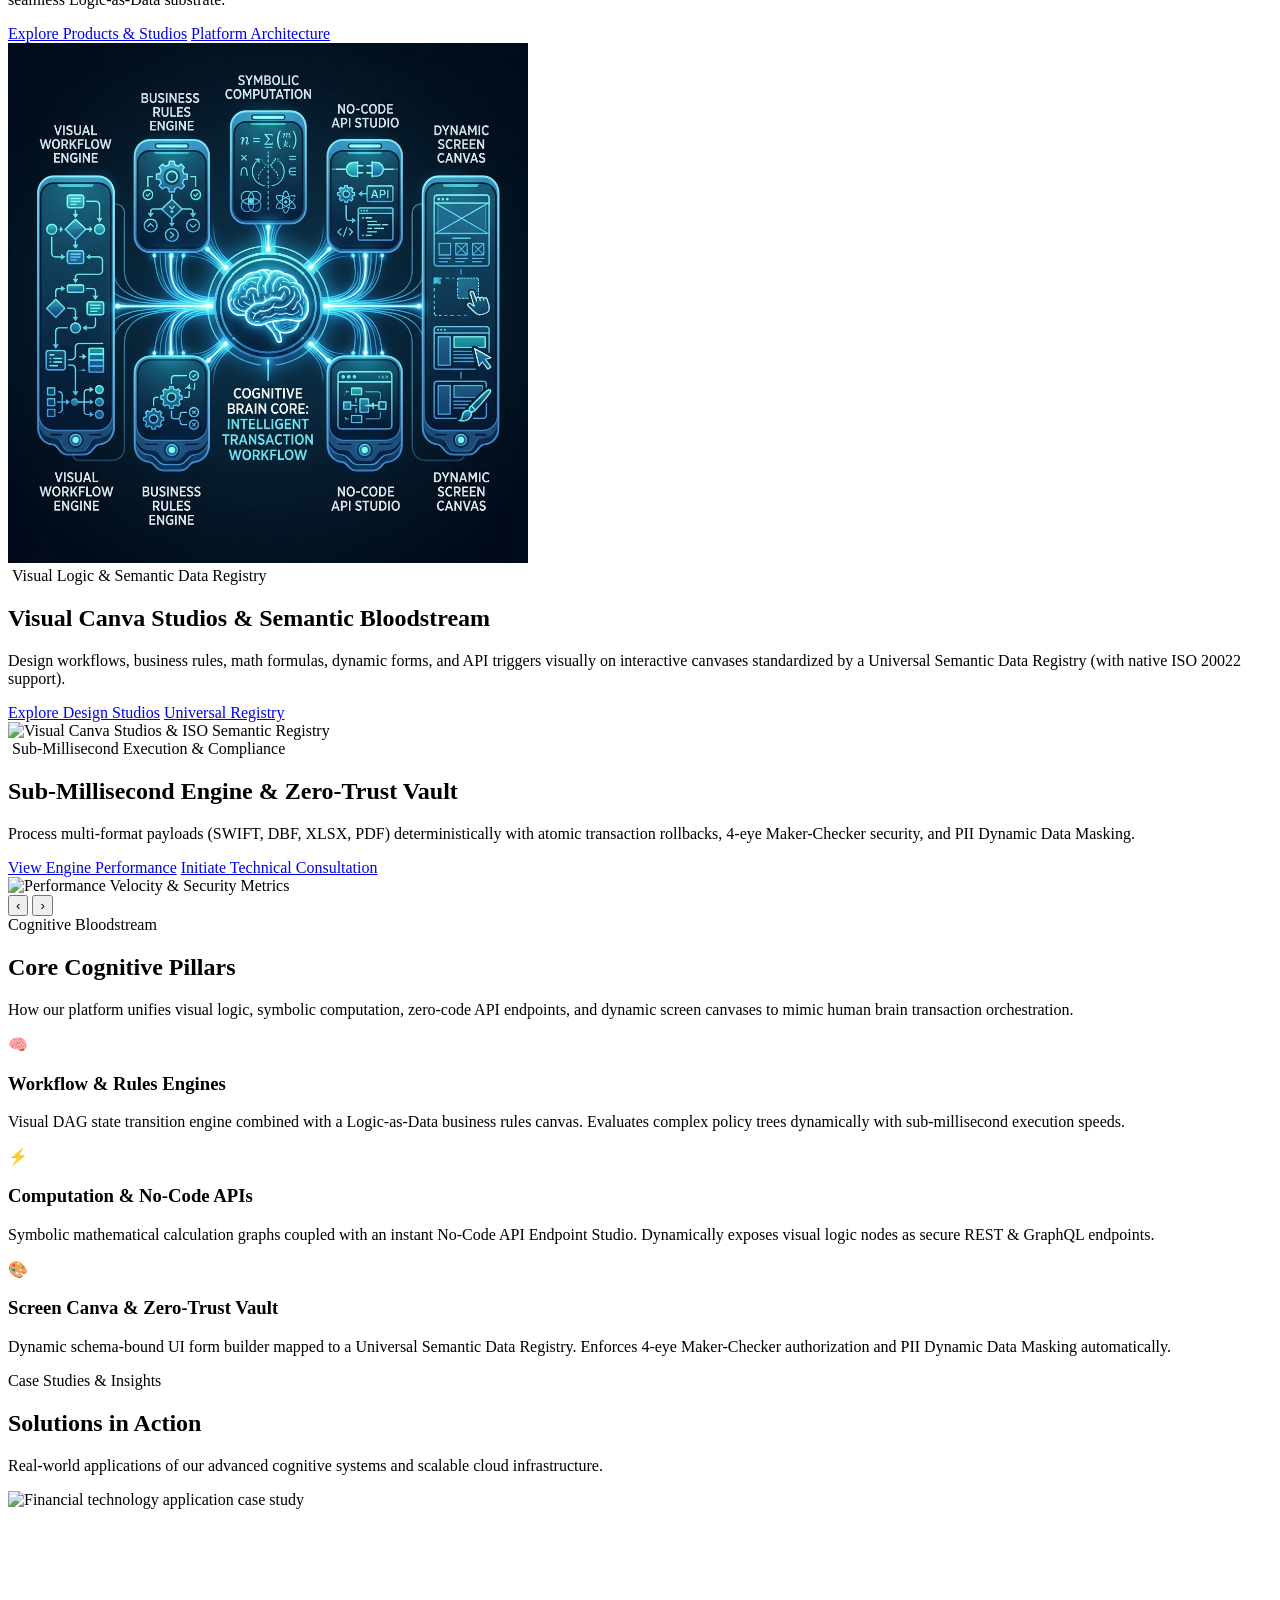
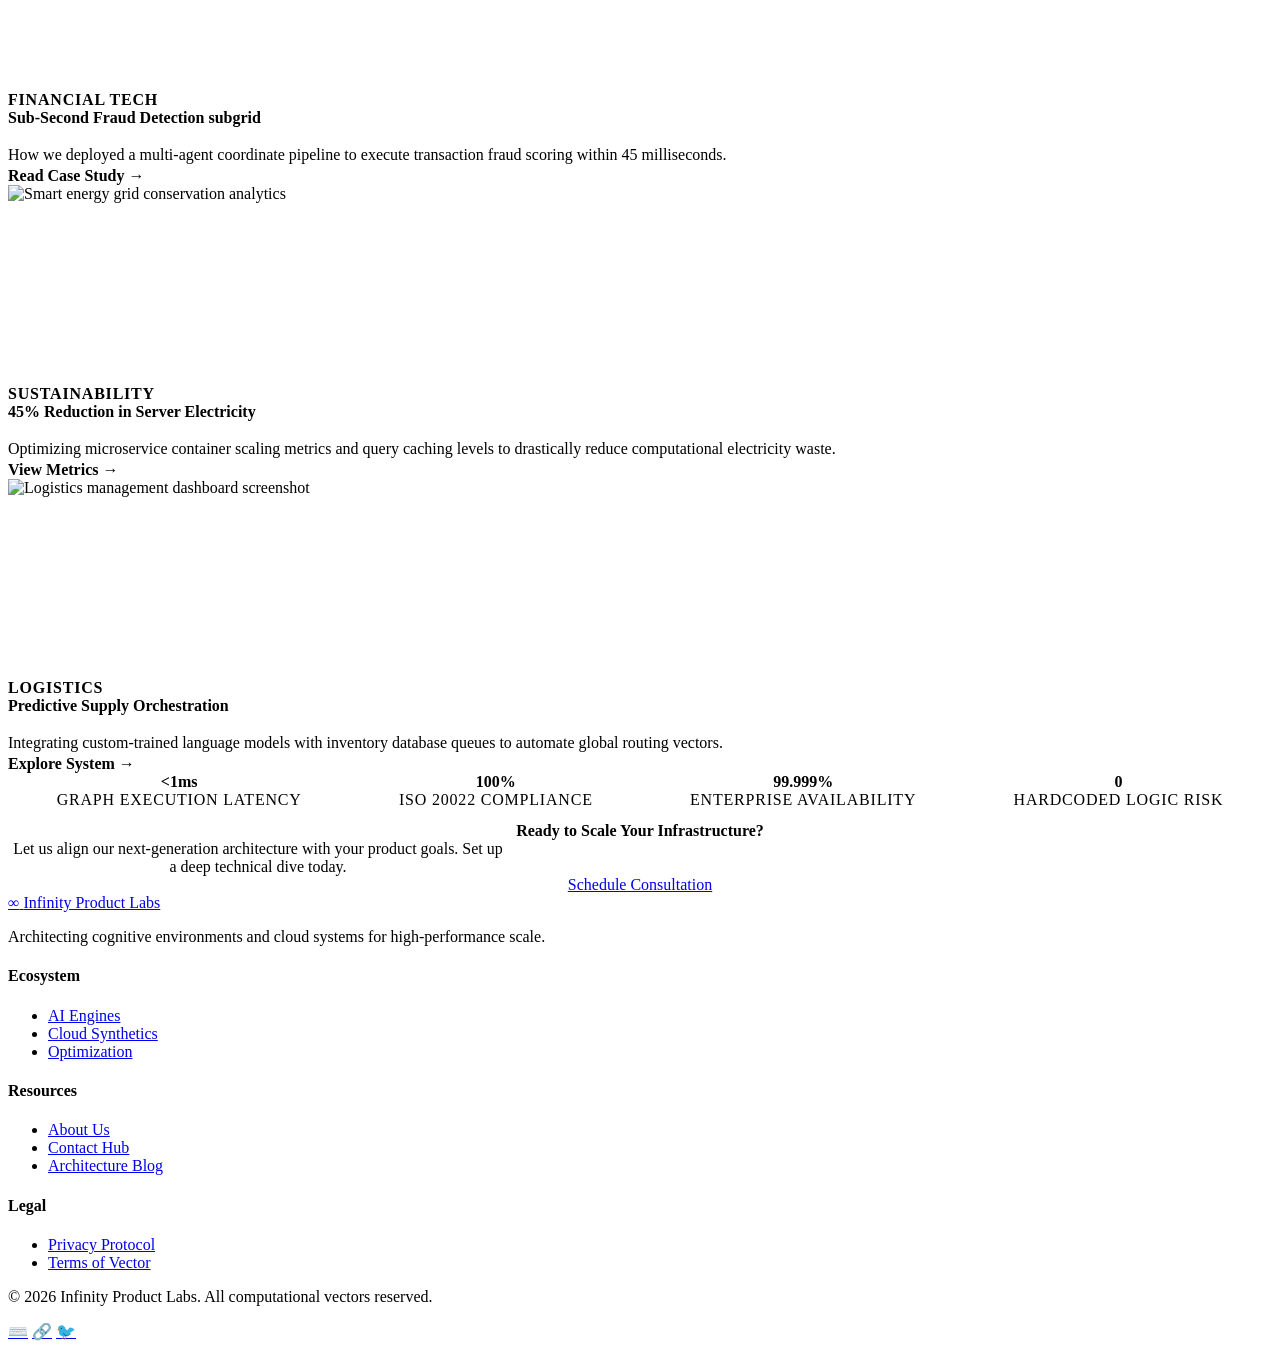
==== commit 777e746e: "Update terminology from strict ISO 20022 to Universal Semantic Data Registry to reflect actual platf" ====
--- a/docs/index.html
+++ b/docs/index.html
@@ -604,7 +604,7 @@
           </div>
         </div>
 
-        <!-- Slide 2: Visual Canva Studios & ISO 20022 Bloodstream -->
+        <!-- Slide 2: Visual Canva Studios & Universal Semantic Registry -->
         <div class="hero-slide">
           <div class="container hero-grid">
             <div class="hero-content">
@@ -612,11 +612,11 @@
                 <span class="logo-icon" style="width: 12px; height: 12px; margin-right: 4px; border-radius: 3px;"></span>
                 Visual Logic & Semantic Data Registry
               </div>
-              <h1>Visual Canva Studios & ISO 20022 Bloodstream</h1>
-              <p>Design workflows, business rules, math formulas, dynamic forms, and API triggers visually on interactive canvases standardized by a central ISO field vocabulary.</p>
+              <h1>Visual Canva Studios & Semantic Bloodstream</h1>
+              <p>Design workflows, business rules, math formulas, dynamic forms, and API triggers visually on interactive canvases standardized by a Universal Semantic Data Registry (with native ISO 20022 support).</p>
               <div class="hero-actions">
                 <a href="services.html" class="btn btn-primary">Explore Design Studios</a>
-                <a href="about.html" class="btn btn-secondary">ISO 20022 Registry</a>
+                <a href="about.html" class="btn btn-secondary">Universal Registry</a>
               </div>
             </div>
             <div class="hero-visual">
@@ -685,7 +685,7 @@
           <div class="glass-card">
             <div class="card-icon" aria-hidden="true">🎨</div>
             <h3>Screen Canva & Zero-Trust Vault</h3>
-            <p style="color: var(--text-secondary); margin-top: var(--space-xs); font-size: var(--fs-sm);">Dynamic schema-bound UI form builder bound to an ISO 20022 message registry. Enforces 4-eye Maker-Checker authorization and PII Dynamic Data Masking automatically.</p>
+            <p style="color: var(--text-secondary); margin-top: var(--space-xs); font-size: var(--fs-sm);">Dynamic schema-bound UI form builder mapped to a Universal Semantic Data Registry. Enforces 4-eye Maker-Checker authorization and PII Dynamic Data Masking automatically.</p>
           </div>
         </div>
       </div>
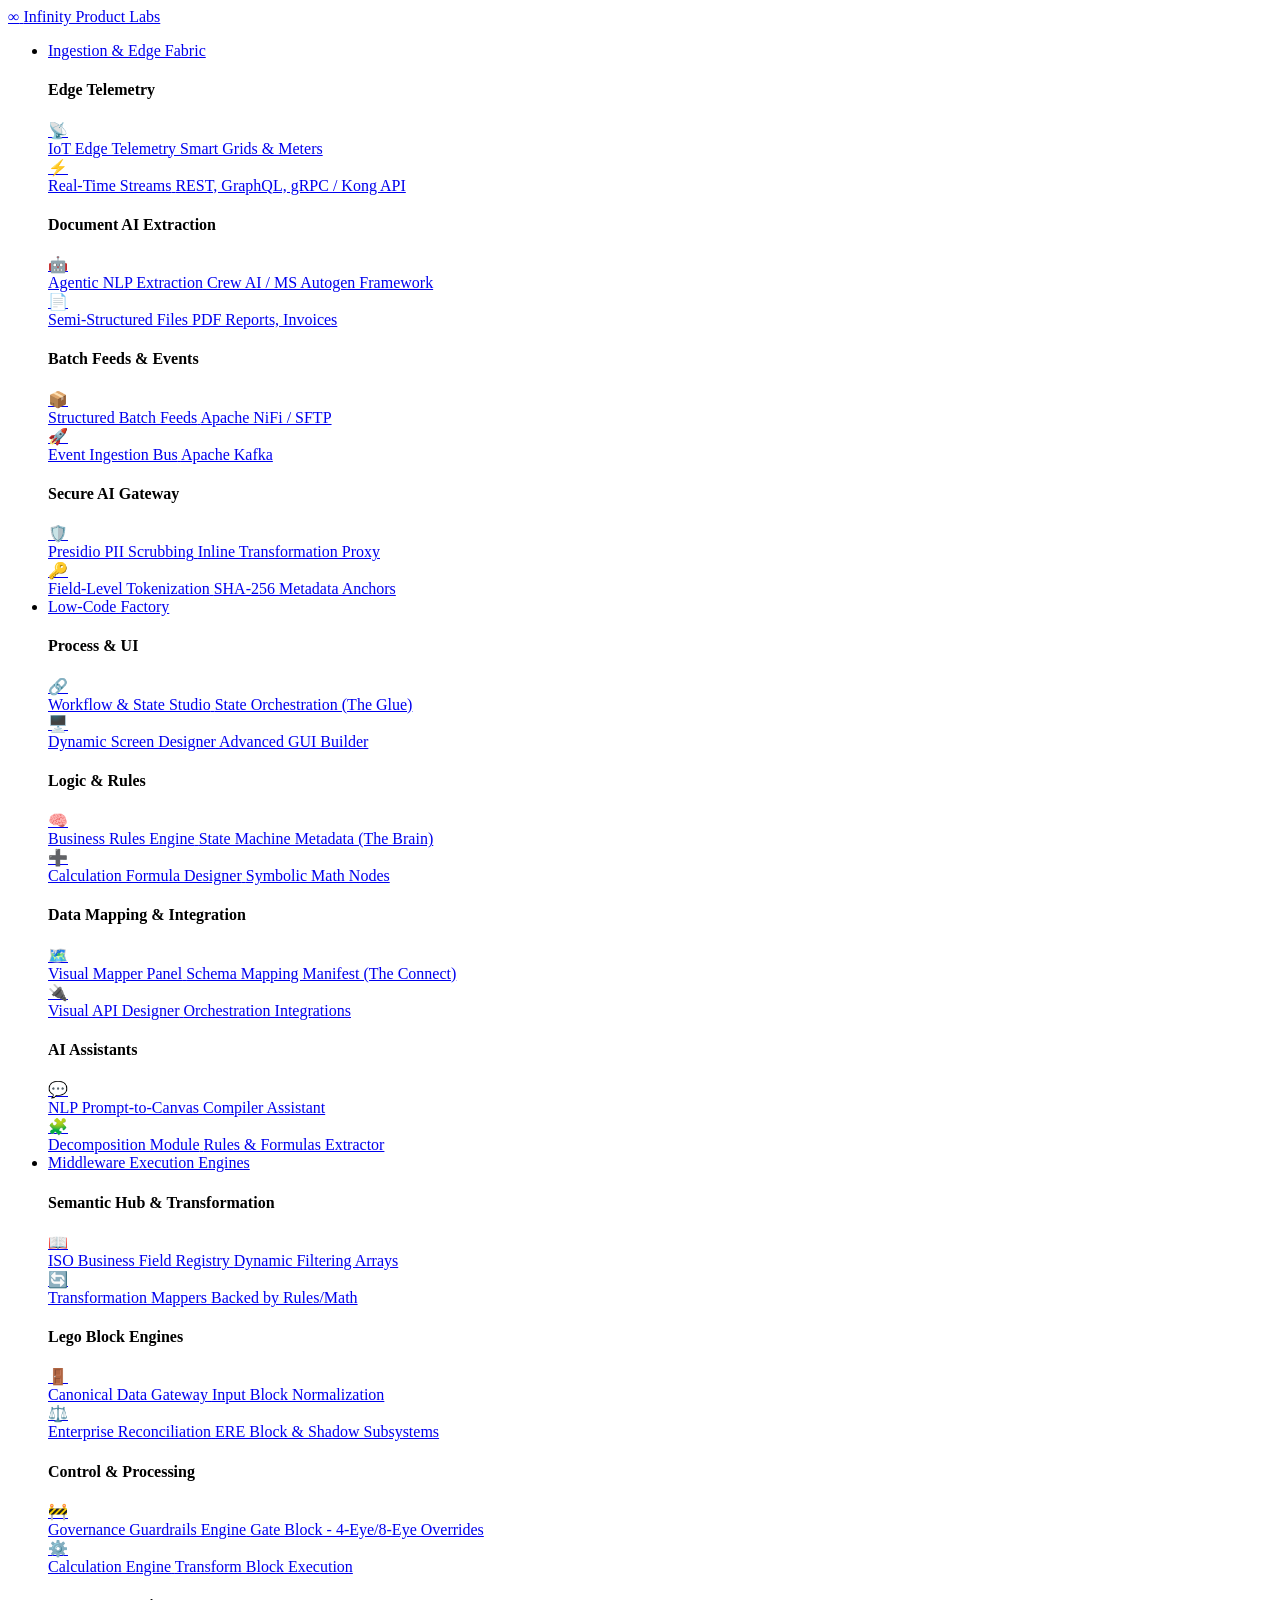
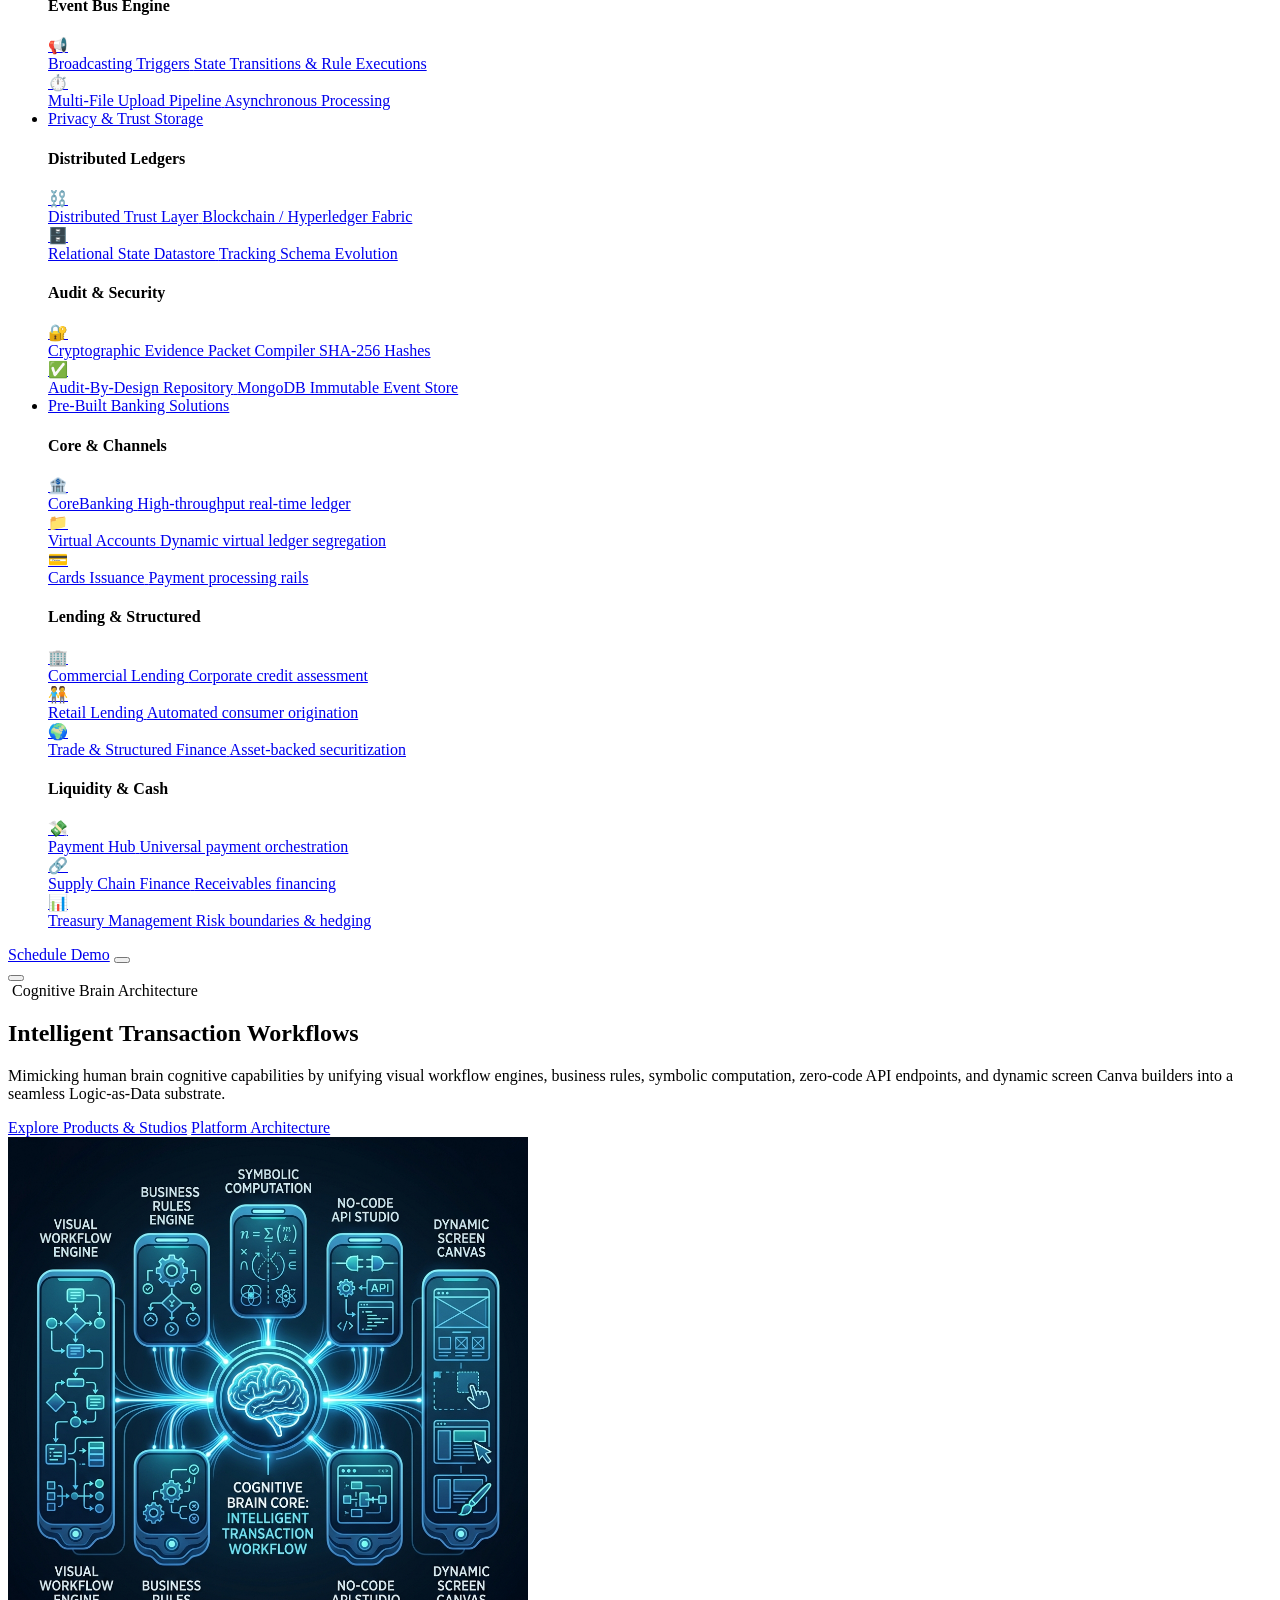
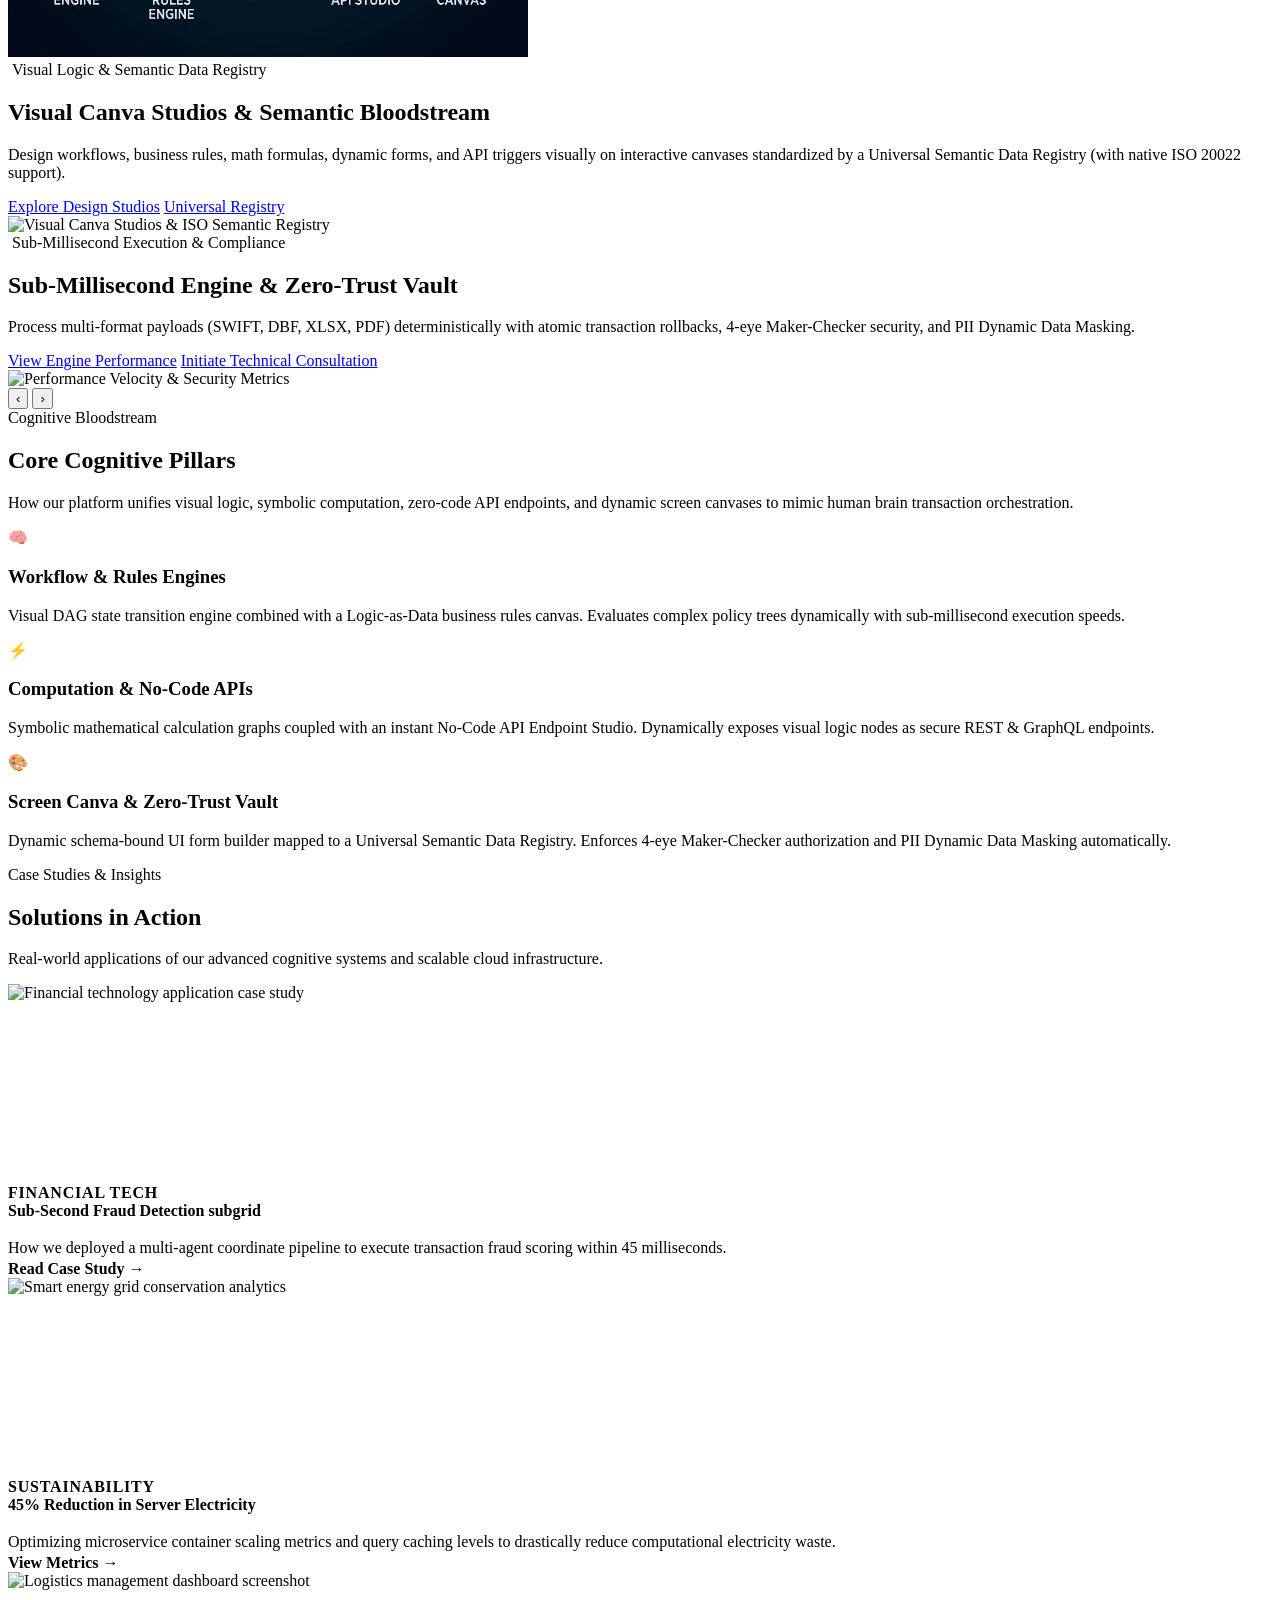
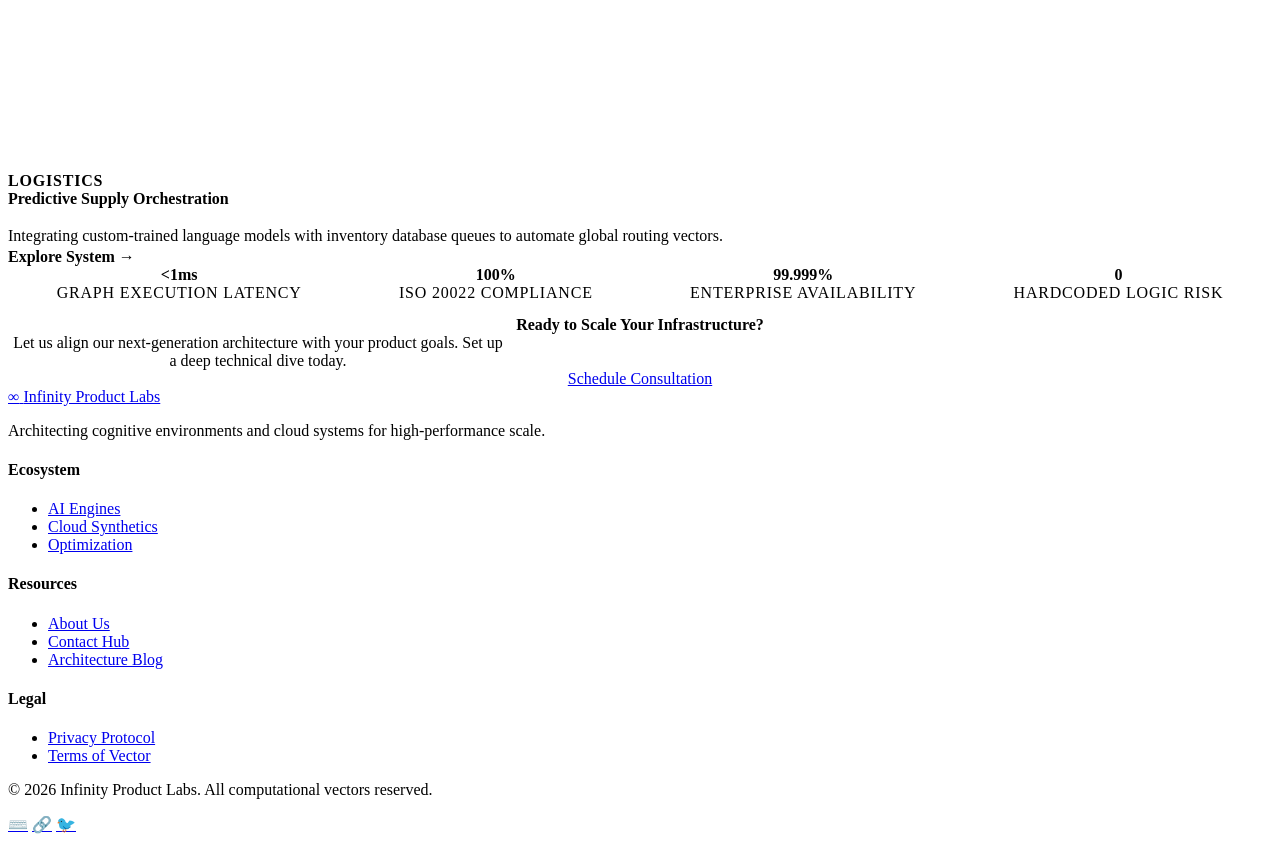
==== commit 855e90a9: "fix: Cache bust CSS to force new navigation layout styles" ====
--- a/docs/index.html
+++ b/docs/index.html
@@ -12,10 +12,10 @@
   <meta property="og:image" content="images/hero_graphic.png">
   
   <!-- CSS Stylesheets -->
-  <link rel="stylesheet" href="css/variables.css?v=4.0">
-  <link rel="stylesheet" href="css/reset.css?v=4.0">
-  <link rel="stylesheet" href="css/layout.css?v=4.0">
-  <link rel="stylesheet" href="css/components.css?v=4.0">
+  <link rel="stylesheet" href="css/variables.css?v=4.1">
+  <link rel="stylesheet" href="css/reset.css?v=4.1">
+  <link rel="stylesheet" href="css/layout.css?v=4.1">
+  <link rel="stylesheet" href="css/components.css?v=4.1">
 </head>
 <body>
 
@@ -36,536 +36,424 @@
       
       <nav class="main-nav" id="mainNav" aria-label="Main navigation">
         <ul class="nav-list">
-          <!-- Products Mega Menu -->
+          
+          <!-- Menu 1: Ingestion & Edge Fabric -->
           <li class="nav-item has-mega-menu">
-            <a href="index.html" class="nav-link has-submenu">Products</a>
+            <a href="services.html" class="nav-link has-submenu">Ingestion & Edge Fabric</a>
             <div class="mega-menu-panel">
               <div class="mega-grid">
                 <!-- Column 1 -->
                 <div class="mega-col">
-                  <h4 class="mega-heading">Core & Channels</h4>
-                  <div class="mega-links">
-                    <a href="product.html?id=bankingframework" class="mega-item">
-                      <div class="mega-item-icon">∞</div>
-                      <div class="mega-item-content">
-                        <span class="mega-item-title">BankingFramework</span>
-                        <span class="mega-item-desc">Universal financial logic & ledger substrate</span>
-                      </div>
-                    </a>
-                    <a href="product.html?id=corebanking" class="mega-item">
-                      <div class="mega-item-icon">∞</div>
-                      <div class="mega-item-content">
-                        <span class="mega-item-title">CoreBanking</span>
-                        <span class="mega-item-desc">High-throughput real-time ledger accounting</span>
-                      </div>
-                    </a>
-                    <a href="product.html?id=virtualaccounts" class="mega-item">
-                      <div class="mega-item-icon">∞</div>
-                      <div class="mega-item-content">
-                        <span class="mega-item-title">Virtual Accounts</span>
-                        <span class="mega-item-desc">Dynamic virtual accounts & ledger segregation</span>
-                      </div>
-                    </a>
-                    <a href="product.html?id=cards" class="mega-item">
-                      <div class="mega-item-icon">∞</div>
-                      <div class="mega-item-content">
-                        <span class="mega-item-title">Cards</span>
-                        <span class="mega-item-desc">Issuance pipelines and payment processing rails</span>
+                  <h4 class="mega-heading">Edge Telemetry</h4>
+                  <div class="mega-links">
+                    <a href="services.html" class="mega-item">
+                      <div class="mega-item-icon">📡</div>
+                      <div class="mega-item-content">
+                        <span class="mega-item-title">IoT Edge Telemetry</span>
+                        <span class="mega-item-desc">Smart Grids & Meters</span>
+                      </div>
+                    </a>
+                    <a href="services.html" class="mega-item">
+                      <div class="mega-item-icon">⚡</div>
+                      <div class="mega-item-content">
+                        <span class="mega-item-title">Real-Time Streams</span>
+                        <span class="mega-item-desc">REST, GraphQL, gRPC / Kong API</span>
                       </div>
                     </a>
                   </div>
                 </div>
                 <!-- Column 2 -->
                 <div class="mega-col">
-                  <h4 class="mega-heading">Lending & Structured</h4>
-                  <div class="mega-links">
-                    <a href="product.html?id=commerciallending" class="mega-item">
-                      <div class="mega-item-icon">∞</div>
-                      <div class="mega-item-content">
-                        <span class="mega-item-title">Commercial Lending</span>
-                        <span class="mega-item-desc">Corporate credit assessment & facilities management</span>
-                      </div>
-                    </a>
-                    <a href="product.html?id=retaillending" class="mega-item">
-                      <div class="mega-item-icon">∞</div>
-                      <div class="mega-item-content">
-                        <span class="mega-item-title">Retail Lending</span>
-                        <span class="mega-item-desc">Automated consumer origination & credit scoring</span>
-                      </div>
-                    </a>
-                    <a href="product.html?id=tradefinance" class="mega-item">
-                      <div class="mega-item-icon">∞</div>
-                      <div class="mega-item-content">
-                        <span class="mega-item-title">Trade Finance</span>
-                        <span class="mega-item-desc">Import/export credit & letter of credit cycles</span>
-                      </div>
-                    </a>
-                    <a href="product.html?id=structuredfinance" class="mega-item">
-                      <div class="mega-item-icon">∞</div>
-                      <div class="mega-item-content">
-                        <span class="mega-item-title">Structured Finance</span>
-                        <span class="mega-item-desc">Asset-backed securitization & complex credit engines</span>
+                  <h4 class="mega-heading">Document AI Extraction</h4>
+                  <div class="mega-links">
+                    <a href="services.html" class="mega-item">
+                      <div class="mega-item-icon">🤖</div>
+                      <div class="mega-item-content">
+                        <span class="mega-item-title">Agentic NLP Extraction</span>
+                        <span class="mega-item-desc">Crew AI / MS Autogen Framework</span>
+                      </div>
+                    </a>
+                    <a href="services.html" class="mega-item">
+                      <div class="mega-item-icon">📄</div>
+                      <div class="mega-item-content">
+                        <span class="mega-item-title">Semi-Structured Files</span>
+                        <span class="mega-item-desc">PDF Reports, Invoices</span>
                       </div>
                     </a>
                   </div>
                 </div>
                 <!-- Column 3 -->
                 <div class="mega-col">
-                  <h4 class="mega-heading">Liquidity & Cash</h4>
-                  <div class="mega-links">
-                    <a href="product.html?id=paymenthub" class="mega-item">
-                      <div class="mega-item-icon">∞</div>
-                      <div class="mega-item-content">
-                        <span class="mega-item-title">Payment Hub</span>
-                        <span class="mega-item-desc">Universal payment orchestration and clearing rails</span>
-                      </div>
-                    </a>
-                    <a href="product.html?id=supplychain" class="mega-item">
-                      <div class="mega-item-icon">∞</div>
-                      <div class="mega-item-content">
-                        <span class="mega-item-title">Supply Chain Finance and Factoring</span>
-                        <span class="mega-item-desc">Receivables financing & early payment discounting</span>
-                      </div>
-                    </a>
-                    <a href="product.html?id=liquidity" class="mega-item">
-                      <div class="mega-item-icon">∞</div>
-                      <div class="mega-item-content">
-                        <span class="mega-item-title">LiquidityManagement</span>
-                        <span class="mega-item-desc">Dynamic sweeps, cash pooling, & yield optimization</span>
-                      </div>
-                    </a>
-                    <a href="product.html?id=treasury" class="mega-item">
-                      <div class="mega-item-icon">∞</div>
-                      <div class="mega-item-content">
-                        <span class="mega-item-title">TreasuryManagement</span>
-                        <span class="mega-item-desc">Risk boundaries, hedging strategies, & cash position</span>
-                      </div>
-                    </a>
-                  </div>
-                </div>
-                <!-- Column 4: Featured Showcase -->
-                <div class="mega-featured-col">
-                  <img src="images/featured_menu.png" alt="Product Framework Analytics" class="mega-featured-img">
-                  <span class="mega-featured-title">Infinity Ecosystem</span>
-                  <span class="mega-featured-desc">Deploy next-generation transaction environments with unified control planes.</span>
-                  <a href="services.html" class="btn btn-primary" style="padding: 0.4rem 1rem; font-size: var(--fs-xs); width: fit-content; margin-top: 4px;">Learn More</a>
+                  <h4 class="mega-heading">Batch Feeds & Events</h4>
+                  <div class="mega-links">
+                    <a href="services.html" class="mega-item">
+                      <div class="mega-item-icon">📦</div>
+                      <div class="mega-item-content">
+                        <span class="mega-item-title">Structured Batch Feeds</span>
+                        <span class="mega-item-desc">Apache NiFi / SFTP</span>
+                      </div>
+                    </a>
+                    <a href="services.html" class="mega-item">
+                      <div class="mega-item-icon">🚀</div>
+                      <div class="mega-item-content">
+                        <span class="mega-item-title">Event Ingestion Bus</span>
+                        <span class="mega-item-desc">Apache Kafka</span>
+                      </div>
+                    </a>
+                  </div>
+                </div>
+                <!-- Column 4 -->
+                <div class="mega-col">
+                  <h4 class="mega-heading">Secure AI Gateway</h4>
+                  <div class="mega-links">
+                    <a href="services.html" class="mega-item">
+                      <div class="mega-item-icon">🛡️</div>
+                      <div class="mega-item-content">
+                        <span class="mega-item-title">Presidio PII Scrubbing</span>
+                        <span class="mega-item-desc">Inline Transformation Proxy</span>
+                      </div>
+                    </a>
+                    <a href="services.html" class="mega-item">
+                      <div class="mega-item-icon">🔑</div>
+                      <div class="mega-item-content">
+                        <span class="mega-item-title">Field-Level Tokenization</span>
+                        <span class="mega-item-desc">SHA-256 Metadata Anchors</span>
+                      </div>
+                    </a>
+                  </div>
                 </div>
               </div>
             </div>
           </li>
-          
-          <!-- Services Mega Menu -->
+
+          <!-- Menu 2: Low-Code Factory -->
           <li class="nav-item has-mega-menu">
-            <a href="services.html" class="nav-link has-submenu">Services</a>
+            <a href="studio.html" class="nav-link has-submenu">Low-Code Factory</a>
             <div class="mega-menu-panel">
               <div class="mega-grid">
                 <!-- Column 1 -->
                 <div class="mega-col">
-                  <h4 class="mega-heading">AI & Agentic Engines</h4>
-                  <div class="mega-links">
-                    <a href="services.html" class="mega-item">
+                  <h4 class="mega-heading">Process & UI</h4>
+                  <div class="mega-links">
+                    <a href="studio.html" class="mega-item">
+                      <div class="mega-item-icon">🔗</div>
+                      <div class="mega-item-content">
+                        <span class="mega-item-title">Workflow & State Studio</span>
+                        <span class="mega-item-desc">State Orchestration (The Glue)</span>
+                      </div>
+                    </a>
+                    <a href="studio.html" class="mega-item">
+                      <div class="mega-item-icon">🖥️</div>
+                      <div class="mega-item-content">
+                        <span class="mega-item-title">Dynamic Screen Designer</span>
+                        <span class="mega-item-desc">Advanced GUI Builder</span>
+                      </div>
+                    </a>
+                  </div>
+                </div>
+                <!-- Column 2 -->
+                <div class="mega-col">
+                  <h4 class="mega-heading">Logic & Rules</h4>
+                  <div class="mega-links">
+                    <a href="studio.html" class="mega-item">
                       <div class="mega-item-icon">🧠</div>
                       <div class="mega-item-content">
-                        <span class="mega-item-title">Infinity Product Labs Mind</span>
-                        <span class="mega-item-desc">Autonomous reasoning and LLM agent pipelines</span>
-                      </div>
-                    </a>
-                    <a href="services.html" class="mega-item">
-                      <div class="mega-item-icon">⚙️</div>
-                      <div class="mega-item-content">
-                        <span class="mega-item-title">Infinity Product Labs Core</span>
-                        <span class="mega-item-desc">Cognitive subgrids and multi-agent coordination</span>
-                      </div>
-                    </a>
-                  </div>
-                </div>
-                <!-- Column 2 -->
-                <div class="mega-col">
-                  <h4 class="mega-heading">Cloud Orchestration</h4>
-                  <div class="mega-links">
-                    <a href="services.html" class="mega-item">
-                      <div class="mega-item-icon">🌐</div>
-                      <div class="mega-item-content">
-                        <span class="mega-item-title">Cloud Synthetics</span>
-                        <span class="mega-item-desc">Automated multicloud provisioning and syncing</span>
-                      </div>
-                    </a>
-                    <a href="services.html" class="mega-item">
-                      <div class="mega-item-icon">⚡</div>
-                      <div class="mega-item-content">
-                        <span class="mega-item-title">Edge Flow</span>
-                        <span class="mega-item-desc">Telemetry-aware serverless auto-scaling triggers</span>
+                        <span class="mega-item-title">Business Rules Engine</span>
+                        <span class="mega-item-desc">State Machine Metadata (The Brain)</span>
+                      </div>
+                    </a>
+                    <a href="studio.html" class="mega-item">
+                      <div class="mega-item-icon">➕</div>
+                      <div class="mega-item-content">
+                        <span class="mega-item-title">Calculation Formula Designer</span>
+                        <span class="mega-item-desc">Symbolic Math Nodes</span>
                       </div>
                     </a>
                   </div>
                 </div>
                 <!-- Column 3 -->
                 <div class="mega-col">
-                  <h4 class="mega-heading">Performance Engine</h4>
-                  <div class="mega-links">
-                    <a href="services.html" class="mega-item">
-                      <div class="mega-item-icon">🚀</div>
-                      <div class="mega-item-content">
-                        <span class="mega-item-title">Cache Matrix</span>
-                        <span class="mega-item-desc">Sub-millisecond query caching tier</span>
-                      </div>
-                    </a>
-                    <a href="services.html" class="mega-item">
-                      <div class="mega-item-icon">📊</div>
-                      <div class="mega-item-content">
-                        <span class="mega-item-title">Stream Telemetry</span>
-                        <span class="mega-item-desc">Real-time metrics logging and query audit logs</span>
-                      </div>
-                    </a>
-                  </div>
-                </div>
-                <!-- Column 4: Featured Showcase (LTTS style) -->
-                <div class="mega-featured-col">
-                  <img src="images/featured_menu.png" alt="Analytics Dashboard Showcase" class="mega-featured-img">
-                  <span class="mega-featured-title">Platform Insights</span>
-                  <span class="mega-featured-desc">Explore how our analytics dashboard manages multicloud systems dynamically.</span>
-                  <a href="services.html" class="btn btn-primary" style="padding: 0.4rem 1rem; font-size: var(--fs-xs); width: fit-content; margin-top: 4px;">Learn More</a>
+                  <h4 class="mega-heading">Data Mapping & Integration</h4>
+                  <div class="mega-links">
+                    <a href="studio.html" class="mega-item">
+                      <div class="mega-item-icon">🗺️</div>
+                      <div class="mega-item-content">
+                        <span class="mega-item-title">Visual Mapper Panel</span>
+                        <span class="mega-item-desc">Schema Mapping Manifest (The Connect)</span>
+                      </div>
+                    </a>
+                    <a href="studio.html" class="mega-item">
+                      <div class="mega-item-icon">🔌</div>
+                      <div class="mega-item-content">
+                        <span class="mega-item-title">Visual API Designer</span>
+                        <span class="mega-item-desc">Orchestration Integrations</span>
+                      </div>
+                    </a>
+                  </div>
+                </div>
+                <!-- Column 4 -->
+                <div class="mega-col">
+                  <h4 class="mega-heading">AI Assistants</h4>
+                  <div class="mega-links">
+                    <a href="studio.html" class="mega-item">
+                      <div class="mega-item-icon">💬</div>
+                      <div class="mega-item-content">
+                        <span class="mega-item-title">NLP Prompt-to-Canvas</span>
+                        <span class="mega-item-desc">Compiler Assistant</span>
+                      </div>
+                    </a>
+                    <a href="studio.html" class="mega-item">
+                      <div class="mega-item-icon">🧩</div>
+                      <div class="mega-item-content">
+                        <span class="mega-item-title">Decomposition Module</span>
+                        <span class="mega-item-desc">Rules & Formulas Extractor</span>
+                      </div>
+                    </a>
+                  </div>
                 </div>
               </div>
             </div>
           </li>
-          
-          <!-- Sectors Mega Menu -->
+
+          <!-- Menu 3: Middleware Execution Engines -->
           <li class="nav-item has-mega-menu">
-            <a href="#" class="nav-link has-submenu">Sectors</a>
+            <a href="services.html" class="nav-link has-submenu">Middleware Execution Engines</a>
             <div class="mega-menu-panel">
               <div class="mega-grid">
                 <!-- Column 1 -->
                 <div class="mega-col">
-                  <h4 class="mega-heading">Financial Tech</h4>
-                  <div class="mega-links">
-                    <a href="services.html" class="mega-item">
-                      <div class="mega-item-icon">🏦</div>
-                      <div class="mega-item-content">
-                        <span class="mega-item-title">Cognitive Finance</span>
-                        <span class="mega-item-desc">Sub-second transaction processing & fraud detection</span>
+                  <h4 class="mega-heading">Semantic Hub & Transformation</h4>
+                  <div class="mega-links">
+                    <a href="services.html" class="mega-item">
+                      <div class="mega-item-icon">📖</div>
+                      <div class="mega-item-content">
+                        <span class="mega-item-title">ISO Business Field Registry</span>
+                        <span class="mega-item-desc">Dynamic Filtering Arrays</span>
+                      </div>
+                    </a>
+                    <a href="services.html" class="mega-item">
+                      <div class="mega-item-icon">🔄</div>
+                      <div class="mega-item-content">
+                        <span class="mega-item-title">Transformation Mappers</span>
+                        <span class="mega-item-desc">Backed by Rules/Math</span>
                       </div>
                     </a>
                   </div>
                 </div>
                 <!-- Column 2 -->
                 <div class="mega-col">
-                  <h4 class="mega-heading">Operations</h4>
-                  <div class="mega-links">
-                    <a href="services.html" class="mega-item">
-                      <div class="mega-item-icon">📦</div>
-                      <div class="mega-item-content">
-                        <span class="mega-item-title">Smart Logistics</span>
-                        <span class="mega-item-desc">Autonomous routing & inventory predictions</span>
+                  <h4 class="mega-heading">Lego Block Engines</h4>
+                  <div class="mega-links">
+                    <a href="services.html" class="mega-item">
+                      <div class="mega-item-icon">🚪</div>
+                      <div class="mega-item-content">
+                        <span class="mega-item-title">Canonical Data Gateway</span>
+                        <span class="mega-item-desc">Input Block Normalization</span>
+                      </div>
+                    </a>
+                    <a href="services.html" class="mega-item">
+                      <div class="mega-item-icon">⚖️</div>
+                      <div class="mega-item-content">
+                        <span class="mega-item-title">Enterprise Reconciliation</span>
+                        <span class="mega-item-desc">ERE Block & Shadow Subsystems</span>
                       </div>
                     </a>
                   </div>
                 </div>
                 <!-- Column 3 -->
                 <div class="mega-col">
-                  <h4 class="mega-heading">SaaS & Scale</h4>
-                  <div class="mega-links">
-                    <a href="services.html" class="mega-item">
-                      <div class="mega-item-icon">🔌</div>
-                      <div class="mega-item-content">
-                        <span class="mega-item-title">Enterprise SaaS</span>
-                        <span class="mega-item-desc">Multi-tenant orchestration for digital products</span>
-                      </div>
-                    </a>
-                  </div>
-                </div>
-                <!-- Column 4: Featured Showcase (LTTS style) -->
-                <div class="mega-featured-col">
-                  <img src="images/slider_cloud.png" alt="Fintech Solutions" class="mega-featured-img">
-                  <span class="mega-featured-title">Fintech Architecture</span>
-                  <span class="mega-featured-desc">See how we processed $1.2B with sub-millisecond fraud validation latency.</span>
-                  <a href="services.html" class="btn btn-primary" style="padding: 0.4rem 1rem; font-size: var(--fs-xs); width: fit-content; margin-top: 4px;">Read Case Study</a>
+                  <h4 class="mega-heading">Control & Processing</h4>
+                  <div class="mega-links">
+                    <a href="services.html" class="mega-item">
+                      <div class="mega-item-icon">🚧</div>
+                      <div class="mega-item-content">
+                        <span class="mega-item-title">Governance Guardrails Engine</span>
+                        <span class="mega-item-desc">Gate Block - 4-Eye/8-Eye Overrides</span>
+                      </div>
+                    </a>
+                    <a href="services.html" class="mega-item">
+                      <div class="mega-item-icon">⚙️</div>
+                      <div class="mega-item-content">
+                        <span class="mega-item-title">Calculation Engine</span>
+                        <span class="mega-item-desc">Transform Block Execution</span>
+                      </div>
+                    </a>
+                  </div>
+                </div>
+                <!-- Column 4 -->
+                <div class="mega-col">
+                  <h4 class="mega-heading">Event Bus Engine</h4>
+                  <div class="mega-links">
+                    <a href="services.html" class="mega-item">
+                      <div class="mega-item-icon">📢</div>
+                      <div class="mega-item-content">
+                        <span class="mega-item-title">Broadcasting Triggers</span>
+                        <span class="mega-item-desc">State Transitions & Rule Executions</span>
+                      </div>
+                    </a>
+                    <a href="services.html" class="mega-item">
+                      <div class="mega-item-icon">⏱️</div>
+                      <div class="mega-item-content">
+                        <span class="mega-item-title">Multi-File Upload Pipeline</span>
+                        <span class="mega-item-desc">Asynchronous Processing</span>
+                      </div>
+                    </a>
+                  </div>
                 </div>
               </div>
             </div>
           </li>
 
-          <!-- Design Studios Mega Menu -->
+          <!-- Menu 4: Privacy & Trust Storage -->
           <li class="nav-item has-mega-menu">
-            <a href="studio.html?id=workflow" class="nav-link has-submenu">Design Studios</a>
+            <a href="services.html" class="nav-link has-submenu">Privacy & Trust Storage</a>
             <div class="mega-menu-panel">
               <div class="mega-grid">
                 <!-- Column 1 -->
                 <div class="mega-col">
-                  <h4 class="mega-heading">Core & Experience</h4>
-                  <div class="mega-links">
-                    <a href="studio.html?id=immersive" class="mega-item">
-                      <div class="mega-item-icon">✨</div>
-                      <div class="mega-item-content">
-                        <span class="mega-item-title">Immersive Interface Studio</span>
-                        <span class="mega-item-desc">Spatial 3D overlays and AR/VR systems design</span>
-                      </div>
-                    </a>
-                    <a href="studio.html?id=cognitive" class="mega-item">
-                      <div class="mega-item-icon">🧠</div>
-                      <div class="mega-item-content">
-                        <span class="mega-item-title">Cognitive Design Studio</span>
-                        <span class="mega-item-desc">Human-centered UI mapping & cognitive tests</span>
-                      </div>
-                    </a>
-                    <a href="studio.html?id=haptic" class="mega-item">
-                      <div class="mega-item-icon">⚡</div>
-                      <div class="mega-item-content">
-                        <span class="mega-item-title">Haptic & Motion Studio</span>
-                        <span class="mega-item-desc">Fluid physics-based transition design</span>
-                      </div>
-                    </a>
-                    <a href="studio.html?id=cognitive" class="mega-item">
-                      <div class="mega-item-icon">♿</div>
-                      <div class="mega-item-content">
-                        <span class="mega-item-title">Accessibility Lab</span>
-                        <span class="mega-item-desc">A11y inclusive audits and layout patterns</span>
+                  <h4 class="mega-heading">Distributed Ledgers</h4>
+                  <div class="mega-links">
+                    <a href="services.html" class="mega-item">
+                      <div class="mega-item-icon">⛓️</div>
+                      <div class="mega-item-content">
+                        <span class="mega-item-title">Distributed Trust Layer</span>
+                        <span class="mega-item-desc">Blockchain / Hyperledger Fabric</span>
+                      </div>
+                    </a>
+                    <a href="services.html" class="mega-item">
+                      <div class="mega-item-icon">🗄️</div>
+                      <div class="mega-item-content">
+                        <span class="mega-item-title">Relational State Datastore</span>
+                        <span class="mega-item-desc">Tracking Schema Evolution</span>
                       </div>
                     </a>
                   </div>
                 </div>
                 <!-- Column 2 -->
                 <div class="mega-col">
-                  <h4 class="mega-heading">Platform Systems</h4>
-                  <div class="mega-links">
-                    <a href="studio.html?id=workflow" class="mega-item">
-                      <div class="mega-item-icon">🔗</div>
-                      <div class="mega-item-content">
-                        <span class="mega-item-title">Workflow DAG Studio</span>
-                        <span class="mega-item-desc">Visual state transition & process builder</span>
-                      </div>
-                    </a>
-                    <a href="studio.html?id=rules" class="mega-item">
-                      <div class="mega-item-icon">🔌</div>
-                      <div class="mega-item-content">
-                        <span class="mega-item-title">Business Rules Canva</span>
-                        <span class="mega-item-desc">Logic-as-data rule evaluation graph</span>
-                      </div>
-                    </a>
-                    <a href="studio.html?id=workflow" class="mega-item">
-                      <div class="mega-item-icon">🏎️</div>
-                      <div class="mega-item-content">
-                        <span class="mega-item-title">High-Velocity Computing Lab</span>
-                        <span class="mega-item-desc">Sub-millisecond latency visualization UI</span>
-                      </div>
-                    </a>
-                    <a href="studio.html?id=workflow" class="mega-item">
-                      <div class="mega-item-icon">☁️</div>
-                      <div class="mega-item-content">
-                        <span class="mega-item-title">Cloud Native Architecture Lab</span>
-                        <span class="mega-item-desc">System orchestration and container visualization</span>
-                      </div>
-                    </a>
-                  </div>
-                </div>
-                <!-- Column 3 -->
-                <div class="mega-col">
-                  <h4 class="mega-heading">AI & Trust Labs</h4>
-                  <div class="mega-links">
-                    <a href="studio.html?id=agentic" class="mega-item">
-                      <div class="mega-item-icon">🤖</div>
-                      <div class="mega-item-content">
-                        <span class="mega-item-title">Agentic Systems Studio</span>
-                        <span class="mega-item-desc">LLM agent control panels & prompt graphs</span>
-                      </div>
-                    </a>
-                    <a href="studio.html?id=security" class="mega-item">
-                      <div class="mega-item-icon">🔒</div>
-                      <div class="mega-item-content">
-                        <span class="mega-item-title">Cryptographic Protocol Lab</span>
-                        <span class="mega-item-desc">ZK proof visualizations & secure data keys</span>
-                      </div>
-                    </a>
-                    <a href="studio.html?id=security" class="mega-item">
-                      <div class="mega-item-icon">💥</div>
-                      <div class="mega-item-content">
-                        <span class="mega-item-title">Resilience & Chaos Lab</span>
-                        <span class="mega-item-desc">Fault injection control and safety screens</span>
-                      </div>
-                    </a>
-                    <a href="studio.html?id=security" class="mega-item">
-                      <div class="mega-item-icon">🛡️</div>
-                      <div class="mega-item-content">
-                        <span class="mega-item-title">Zero-Trust & PII Vault</span>
-                        <span class="mega-item-desc">4-eye Maker-Checker & PII Dynamic Masking</span>
-                      </div>
-                    </a>
-                  </div>
-                </div>
-                <!-- Column 4: Featured Showcase -->
-                <div class="mega-featured-col">
-                  <img src="images/featured_menu.png" alt="Spatial Design Showcase" class="mega-featured-img">
-                  <span class="mega-featured-title">Design Showcase</span>
-                  <span class="mega-featured-desc">Explore spatial designs and interactive cognitive prototypes built by our global studios.</span>
-                  <a href="studio.html?id=workflow" class="btn btn-primary" style="padding: 0.4rem 1rem; font-size: var(--fs-xs); width: fit-content; margin-top: 4px;">Explore Studios</a>
+                  <h4 class="mega-heading">Audit & Security</h4>
+                  <div class="mega-links">
+                    <a href="services.html" class="mega-item">
+                      <div class="mega-item-icon">🔐</div>
+                      <div class="mega-item-content">
+                        <span class="mega-item-title">Cryptographic Evidence Packet Compiler</span>
+                        <span class="mega-item-desc">SHA-256 Hashes</span>
+                      </div>
+                    </a>
+                    <a href="services.html" class="mega-item">
+                      <div class="mega-item-icon">✅</div>
+                      <div class="mega-item-content">
+                        <span class="mega-item-title">Audit-By-Design Repository</span>
+                        <span class="mega-item-desc">MongoDB Immutable Event Store</span>
+                      </div>
+                    </a>
+                  </div>
                 </div>
               </div>
             </div>
           </li>
 
-          <!-- Platform Architecture Mega Menu -->
+          <!-- Menu 5: Pre-Built Banking Solutions -->
           <li class="nav-item has-mega-menu">
-            <a href="#" class="nav-link has-submenu">Platform Architecture</a>
+            <a href="product.html" class="nav-link has-submenu">Pre-Built Banking Solutions</a>
             <div class="mega-menu-panel">
               <div class="mega-grid">
                 <!-- Column 1 -->
                 <div class="mega-col">
-                  <h4 class="mega-heading">Data Plane</h4>
-                  <div class="mega-links">
-                    <a href="services.html" class="mega-item">
-                      <div class="mega-item-icon">💾</div>
-                      <div class="mega-item-content">
-                        <span class="mega-item-title">Transaction Ledger</span>
-                        <span class="mega-item-desc">Distributed state replication & auditing rails</span>
-                      </div>
-                    </a>
-                    <a href="services.html" class="mega-item">
-                      <div class="mega-item-icon">🗄️</div>
-                      <div class="mega-item-content">
-                        <span class="mega-item-title">Cache Subgrid</span>
-                        <span class="mega-item-desc">Distributed memory key-value query acceleration</span>
-                      </div>
-                    </a>
-                    <a href="services.html" class="mega-item">
-                      <div class="mega-item-icon">📈</div>
-                      <div class="mega-item-content">
-                        <span class="mega-item-title">Analytics Engine</span>
-                        <span class="mega-item-desc">High-throughput real-time telemetry pipelines</span>
+                  <h4 class="mega-heading">Core & Channels</h4>
+                  <div class="mega-links">
+                    <a href="product.html" class="mega-item">
+                      <div class="mega-item-icon">🏦</div>
+                      <div class="mega-item-content">
+                        <span class="mega-item-title">CoreBanking</span>
+                        <span class="mega-item-desc">High-throughput real-time ledger</span>
+                      </div>
+                    </a>
+                    <a href="product.html" class="mega-item">
+                      <div class="mega-item-icon">📁</div>
+                      <div class="mega-item-content">
+                        <span class="mega-item-title">Virtual Accounts</span>
+                        <span class="mega-item-desc">Dynamic virtual ledger segregation</span>
+                      </div>
+                    </a>
+                    <a href="product.html" class="mega-item">
+                      <div class="mega-item-icon">💳</div>
+                      <div class="mega-item-content">
+                        <span class="mega-item-title">Cards Issuance</span>
+                        <span class="mega-item-desc">Payment processing rails</span>
                       </div>
                     </a>
                   </div>
                 </div>
                 <!-- Column 2 -->
                 <div class="mega-col">
-                  <h4 class="mega-heading">Control Plane</h4>
-                  <div class="mega-links">
-                    <a href="services.html" class="mega-item">
-                      <div class="mega-item-icon">🎛️</div>
-                      <div class="mega-item-content">
-                        <span class="mega-item-title">Orchestration Mesh</span>
-                        <span class="mega-item-desc">Multicloud container routing & load balancing</span>
-                      </div>
-                    </a>
-                    <a href="services.html" class="mega-item">
-                      <div class="mega-item-icon">🚀</div>
-                      <div class="mega-item-content">
-                        <span class="mega-item-title">Auto-Scaling Trigger</span>
-                        <span class="mega-item-desc">Telemetry resource feedback and container provisioning</span>
-                      </div>
-                    </a>
-                    <a href="services.html" class="mega-item">
-                      <div class="mega-item-icon">🔀</div>
-                      <div class="mega-item-content">
-                        <span class="mega-item-title">Routing Gateway</span>
-                        <span class="mega-item-desc">Edge reverse proxy & path-based routing gateway</span>
+                  <h4 class="mega-heading">Lending & Structured</h4>
+                  <div class="mega-links">
+                    <a href="product.html" class="mega-item">
+                      <div class="mega-item-icon">🏢</div>
+                      <div class="mega-item-content">
+                        <span class="mega-item-title">Commercial Lending</span>
+                        <span class="mega-item-desc">Corporate credit assessment</span>
+                      </div>
+                    </a>
+                    <a href="product.html" class="mega-item">
+                      <div class="mega-item-icon">🧑‍🤝‍🧑</div>
+                      <div class="mega-item-content">
+                        <span class="mega-item-title">Retail Lending</span>
+                        <span class="mega-item-desc">Automated consumer origination</span>
+                      </div>
+                    </a>
+                    <a href="product.html" class="mega-item">
+                      <div class="mega-item-icon">🌍</div>
+                      <div class="mega-item-content">
+                        <span class="mega-item-title">Trade & Structured Finance</span>
+                        <span class="mega-item-desc">Asset-backed securitization</span>
                       </div>
                     </a>
                   </div>
                 </div>
                 <!-- Column 3 -->
                 <div class="mega-col">
-                  <h4 class="mega-heading">Security & Identity</h4>
-                  <div class="mega-links">
-                    <a href="services.html" class="mega-item">
-                      <div class="mega-item-icon">🛡️</div>
-                      <div class="mega-item-content">
-                        <span class="mega-item-title">Access Controller</span>
-                        <span class="mega-item-desc">Zero-trust access authentication & token checking</span>
-                      </div>
-                    </a>
-                    <a href="services.html" class="mega-item">
-                      <div class="mega-item-icon">🔑</div>
-                      <div class="mega-item-content">
-                        <span class="mega-item-title">Cryptographic Core</span>
-                        <span class="mega-item-desc">Envelope encryption, key management, & credential vault</span>
-                      </div>
-                    </a>
-                    <a href="services.html" class="mega-item">
-                      <div class="mega-item-icon">⚖️</div>
-                      <div class="mega-item-content">
-                        <span class="mega-item-title">Policy Evaluator</span>
-                        <span class="mega-item-desc">Dynamic runtime validation & compliance rules</span>
-                      </div>
-                    </a>
-                  </div>
-                </div>
-                <!-- Column 4: Featured Showcase -->
-                <div class="mega-featured-col">
-                  <img src="images/slider_cloud.png" alt="Cloud Architecture Overview" class="mega-featured-img">
-                  <span class="mega-featured-title">Architecture Overview</span>
-                  <span class="mega-featured-desc">Learn how we process financial scale with sub-millisecond fraud validation latency and 99.999% uptime.</span>
-                  <a href="services.html" class="btn btn-primary" style="padding: 0.4rem 1rem; font-size: var(--fs-xs); width: fit-content; margin-top: 4px;">View Diagram</a>
-                </div>
-              </div>
-            </div>
-          </li>
-
-          <!-- Resources Mega Menu -->
-          <li class="nav-item has-mega-menu">
-            <a href="#" class="nav-link has-submenu">Resources</a>
-            <div class="mega-menu-panel">
-              <div class="mega-grid">
-                <!-- Column 1 -->
-                <div class="mega-col">
-                  <h4 class="mega-heading">Read & Telemetry</h4>
-                  <div class="mega-links">
-                    <a href="about.html" class="mega-item">
-                      <div class="mega-item-icon">📝</div>
-                      <div class="mega-item-content">
-                        <span class="mega-item-title">Architecture Blog</span>
-                        <span class="mega-item-desc">Deep technical insights on database speeds</span>
-                      </div>
-                    </a>
-                  </div>
-                </div>
-                <!-- Column 2 -->
-                <div class="mega-col">
-                  <h4 class="mega-heading">Corporate Wins</h4>
-                  <div class="mega-links">
-                    <a href="about.html" class="mega-item">
-                      <div class="mega-item-icon">🏆</div>
-                      <div class="mega-item-content">
-                        <span class="mega-item-title">Success Matrix</span>
-                        <span class="mega-item-desc">How we achieve 45% energy cost reductions</span>
-                      </div>
-                    </a>
-                  </div>
-                </div>
-                <!-- Column 3 -->
-                <div class="mega-col">
-                  <h4 class="mega-heading">Technical Specs</h4>
-                  <div class="mega-links">
-                    <a href="services.html" class="mega-item">
-                      <div class="mega-item-icon">📖</div>
-                      <div class="mega-item-content">
-                        <span class="mega-item-title">Engineering Docs</span>
-                        <span class="mega-item-desc">API specifications and code setup guidelines</span>
-                      </div>
-                    </a>
-                  </div>
-                </div>
-                <!-- Column 4: Featured Showcase (LTTS style) -->
-                <div class="mega-featured-col">
-                  <img src="images/insight_energy.png" alt="Energy Analytics case study" class="mega-featured-img">
-                  <span class="mega-featured-title">Client Energy Efficiency</span>
-                  <span class="mega-featured-desc">How we optimized server infrastructure to reduce client electricity footprint by 45%.</span>
-                  <a href="about.html" class="btn btn-primary" style="padding: 0.4rem 1rem; font-size: var(--fs-xs); width: fit-content; margin-top: 4px;">View Metrics</a>
+                  <h4 class="mega-heading">Liquidity & Cash</h4>
+                  <div class="mega-links">
+                    <a href="product.html" class="mega-item">
+                      <div class="mega-item-icon">💸</div>
+                      <div class="mega-item-content">
+                        <span class="mega-item-title">Payment Hub</span>
+                        <span class="mega-item-desc">Universal payment orchestration</span>
+                      </div>
+                    </a>
+                    <a href="product.html" class="mega-item">
+                      <div class="mega-item-icon">🔗</div>
+                      <div class="mega-item-content">
+                        <span class="mega-item-title">Supply Chain Finance</span>
+                        <span class="mega-item-desc">Receivables financing</span>
+                      </div>
+                    </a>
+                    <a href="product.html" class="mega-item">
+                      <div class="mega-item-icon">📊</div>
+                      <div class="mega-item-content">
+                        <span class="mega-item-title">Treasury Management</span>
+                        <span class="mega-item-desc">Risk boundaries & hedging</span>
+                      </div>
+                    </a>
+                  </div>
                 </div>
               </div>
             </div>
           </li>
           
-          <!-- Company Standard Dropdown -->
-          <li class="nav-item has-standard-dropdown">
-            <a href="about.html" class="nav-link has-submenu">Company</a>
-            <div class="standard-dropdown">
-              <a href="about.html" class="dropdown-link">About Us</a>
-              <a href="about.html#team" class="dropdown-link">Our Evolution</a>
-              <a href="contact.html" class="dropdown-link">Contact Hub</a>
-            </div>
-          </li>
         </ul>
-        <a href="contact.html" class="nav-cta">Initiate Consultation</a>
+
+        <div class="nav-actions">
+          <a href="contact.html" class="btn btn-primary nav-cta">Schedule Demo</a>
+          <!-- Mobile Menu Toggle -->
+          <button class="mobile-menu-toggle" id="mobileMenuToggle" aria-label="Toggle mobile menu" aria-expanded="false">
+            <span class="bar"></span>
+            <span class="bar"></span>
+            <span class="bar"></span>
+          </button>
+        </div>
       </nav>
 
       <button class="nav-toggle" id="navToggle" aria-expanded="false" aria-controls="mainNav" aria-label="Toggle navigation menu">
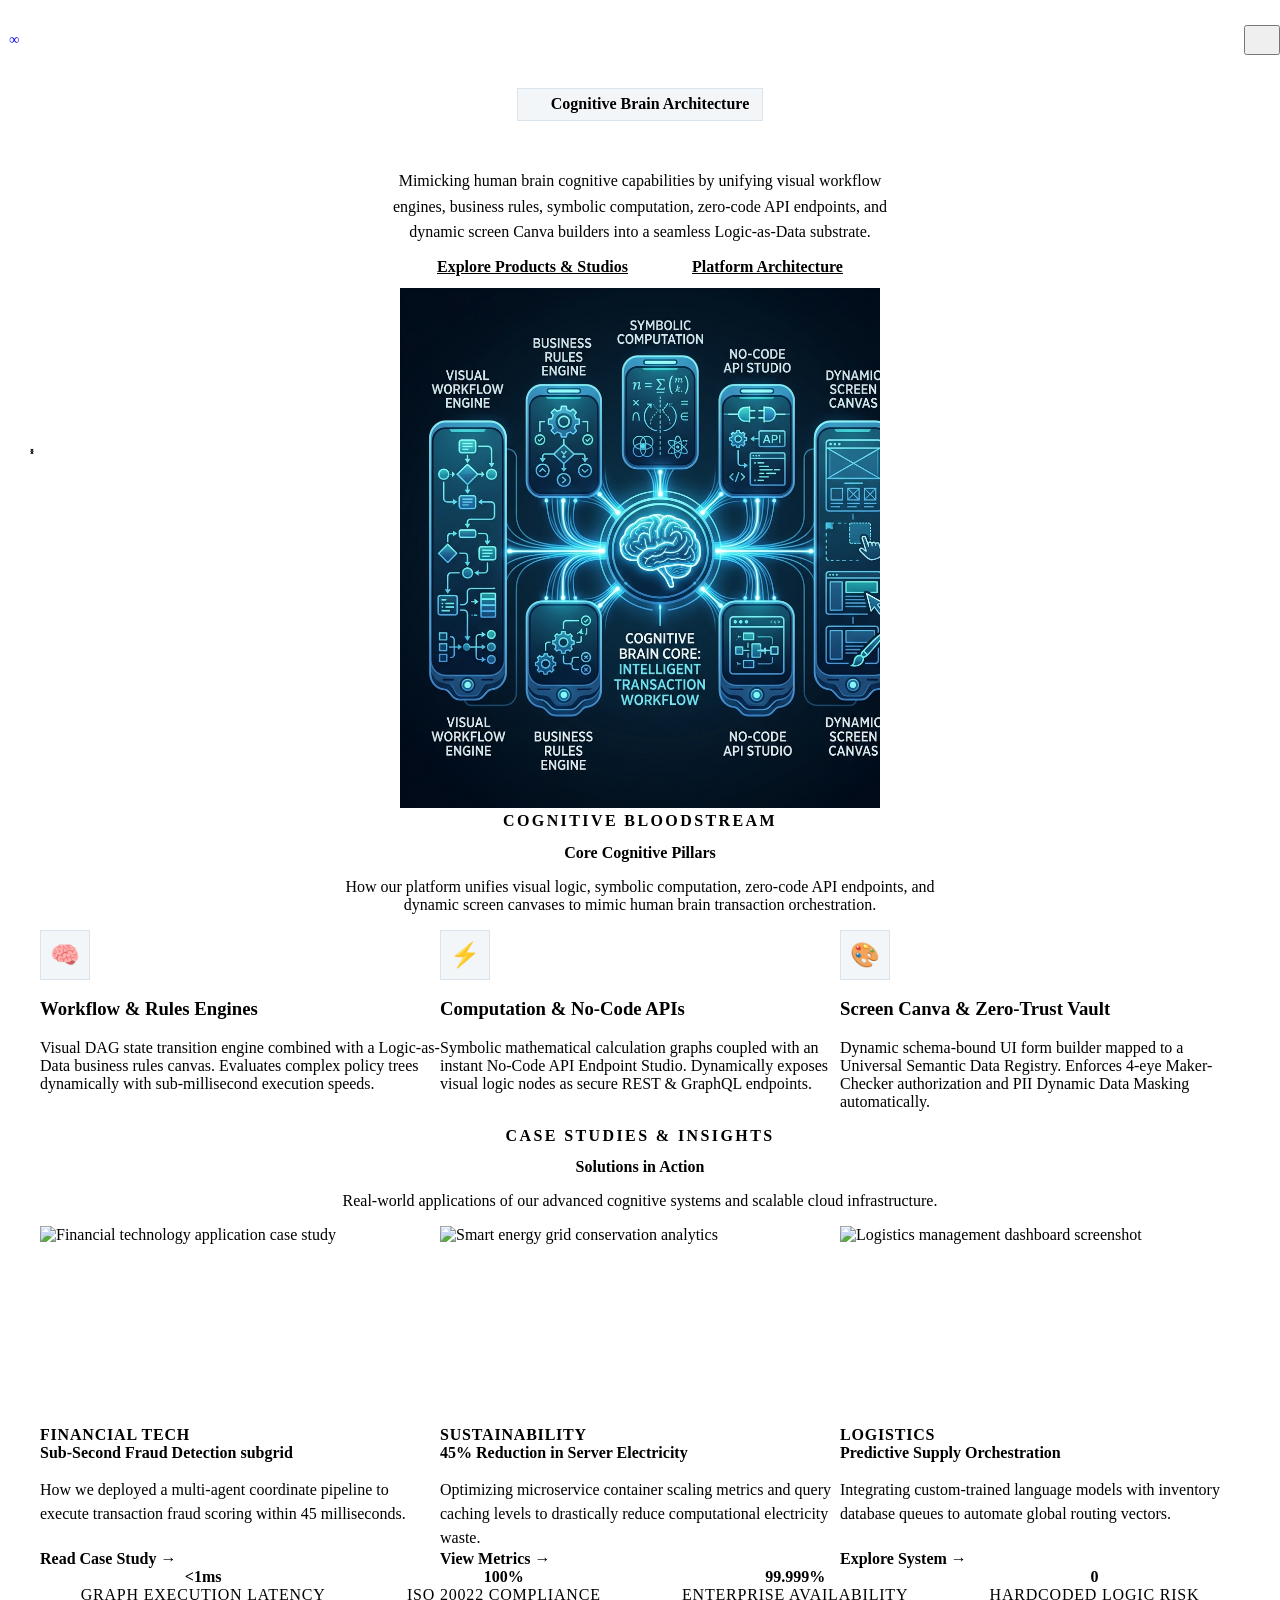
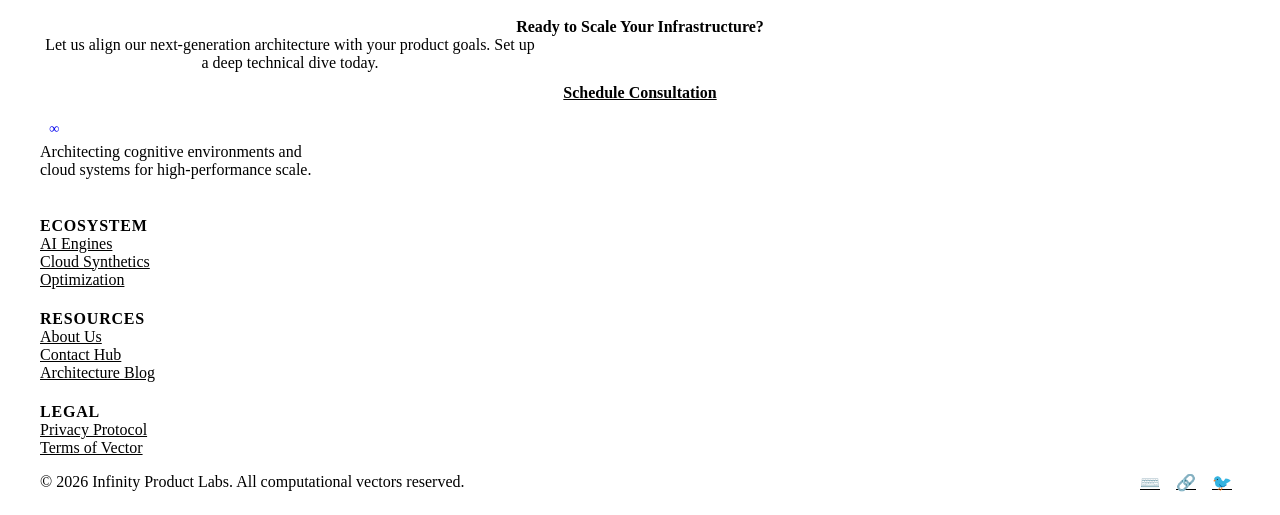
==== commit 79673226: "fix: Map every mega-menu link to explicit query params and section anchors across services, studio, " ====
--- a/docs/index.html
+++ b/docs/index.html
@@ -12,10 +12,10 @@
   <meta property="og:image" content="images/hero_graphic.png">
   
   <!-- CSS Stylesheets -->
-  <link rel="stylesheet" href="css/variables.css?v=4.1">
-  <link rel="stylesheet" href="css/reset.css?v=4.1">
-  <link rel="stylesheet" href="css/layout.css?v=4.1">
-  <link rel="stylesheet" href="css/components.css?v=4.1">
+  <link rel="stylesheet" href="css/variables.css?v=5.0">
+  <link rel="stylesheet" href="css/reset.css?v=5.0">
+  <link rel="stylesheet" href="css/layout-v2.css?v=5.0">
+  <link rel="stylesheet" href="css/components-v2.css?v=5.0">
 </head>
 <body>
 
@@ -34,90 +34,48 @@
         <span class="logo-text">Infinity Product Labs</span>
       </a>
       
-      <nav class="main-nav" id="mainNav" aria-label="Main navigation">
+            <nav class="main-nav" id="mainNav" aria-label="Main navigation">
         <ul class="nav-list">
           
           <!-- Menu 1: Ingestion & Edge Fabric -->
           <li class="nav-item has-mega-menu">
-            <a href="services.html" class="nav-link has-submenu">Ingestion & Edge Fabric</a>
+            <a href="services.html#ingestion-edge" class="nav-link has-submenu">Ingestion & Edge Fabric</a>
             <div class="mega-menu-panel">
               <div class="mega-grid">
-                <!-- Column 1 -->
-                <div class="mega-col">
-                  <h4 class="mega-heading">Edge Telemetry</h4>
-                  <div class="mega-links">
-                    <a href="services.html" class="mega-item">
+                <div class="mega-col">
+                  <h4 class="mega-heading">Edge Telemetry & Streaming</h4>
+                  <div class="mega-links">
+                    <a href="services.html#edge-telemetry" class="mega-item">
                       <div class="mega-item-icon">📡</div>
                       <div class="mega-item-content">
                         <span class="mega-item-title">IoT Edge Telemetry</span>
-                        <span class="mega-item-desc">Smart Grids & Meters</span>
-                      </div>
-                    </a>
-                    <a href="services.html" class="mega-item">
+                        <span class="mega-item-desc">Smart Grids & Meter Streams</span>
+                      </div>
+                    </a>
+                    <a href="services.html#realtime-streams" class="mega-item">
                       <div class="mega-item-icon">⚡</div>
                       <div class="mega-item-content">
                         <span class="mega-item-title">Real-Time Streams</span>
-                        <span class="mega-item-desc">REST, GraphQL, gRPC / Kong API</span>
-                      </div>
-                    </a>
-                  </div>
-                </div>
-                <!-- Column 2 -->
-                <div class="mega-col">
-                  <h4 class="mega-heading">Document AI Extraction</h4>
-                  <div class="mega-links">
-                    <a href="services.html" class="mega-item">
-                      <div class="mega-item-icon">🤖</div>
-                      <div class="mega-item-content">
-                        <span class="mega-item-title">Agentic NLP Extraction</span>
-                        <span class="mega-item-desc">Crew AI / MS Autogen Framework</span>
-                      </div>
-                    </a>
-                    <a href="services.html" class="mega-item">
-                      <div class="mega-item-icon">📄</div>
-                      <div class="mega-item-content">
-                        <span class="mega-item-title">Semi-Structured Files</span>
-                        <span class="mega-item-desc">PDF Reports, Invoices</span>
-                      </div>
-                    </a>
-                  </div>
-                </div>
-                <!-- Column 3 -->
-                <div class="mega-col">
-                  <h4 class="mega-heading">Batch Feeds & Events</h4>
-                  <div class="mega-links">
-                    <a href="services.html" class="mega-item">
-                      <div class="mega-item-icon">📦</div>
-                      <div class="mega-item-content">
-                        <span class="mega-item-title">Structured Batch Feeds</span>
-                        <span class="mega-item-desc">Apache NiFi / SFTP</span>
-                      </div>
-                    </a>
-                    <a href="services.html" class="mega-item">
-                      <div class="mega-item-icon">🚀</div>
-                      <div class="mega-item-content">
-                        <span class="mega-item-title">Event Ingestion Bus</span>
-                        <span class="mega-item-desc">Apache Kafka</span>
-                      </div>
-                    </a>
-                  </div>
-                </div>
-                <!-- Column 4 -->
-                <div class="mega-col">
-                  <h4 class="mega-heading">Secure AI Gateway</h4>
-                  <div class="mega-links">
-                    <a href="services.html" class="mega-item">
-                      <div class="mega-item-icon">🛡️</div>
-                      <div class="mega-item-content">
-                        <span class="mega-item-title">Presidio PII Scrubbing</span>
-                        <span class="mega-item-desc">Inline Transformation Proxy</span>
-                      </div>
-                    </a>
-                    <a href="services.html" class="mega-item">
-                      <div class="mega-item-icon">🔑</div>
-                      <div class="mega-item-content">
-                        <span class="mega-item-title">Field-Level Tokenization</span>
-                        <span class="mega-item-desc">SHA-256 Metadata Anchors</span>
+                        <span class="mega-item-desc">REST, GraphQL, gRPC & Kong Gateway</span>
+                      </div>
+                    </a>
+                  </div>
+                </div>
+                <div class="mega-col">
+                  <h4 class="mega-heading">Data Transformation</h4>
+                  <div class="mega-links">
+                    <a href="services.html#canonical-gateway" class="mega-item">
+                      <div class="mega-item-icon">🚪</div>
+                      <div class="mega-item-content">
+                        <span class="mega-item-title">Canonical Data Gateway</span>
+                        <span class="mega-item-desc">ISO 20022 Input Normalization</span>
+                      </div>
+                    </a>
+                    <a href="services.html#reconciliation" class="mega-item">
+                      <div class="mega-item-icon">⚖️</div>
+                      <div class="mega-item-content">
+                        <span class="mega-item-title">Enterprise Reconciliation</span>
+                        <span class="mega-item-desc">ERE Block & Shadow Subsystems</span>
                       </div>
                     </a>
                   </div>
@@ -128,85 +86,43 @@
 
           <!-- Menu 2: Low-Code Factory -->
           <li class="nav-item has-mega-menu">
-            <a href="studio.html" class="nav-link has-submenu">Low-Code Factory</a>
+            <a href="studio.html?id=workflow" class="nav-link has-submenu">Low-Code Factory</a>
             <div class="mega-menu-panel">
               <div class="mega-grid">
-                <!-- Column 1 -->
-                <div class="mega-col">
-                  <h4 class="mega-heading">Process & UI</h4>
-                  <div class="mega-links">
-                    <a href="studio.html" class="mega-item">
-                      <div class="mega-item-icon">🔗</div>
-                      <div class="mega-item-content">
-                        <span class="mega-item-title">Workflow & State Studio</span>
-                        <span class="mega-item-desc">State Orchestration (The Glue)</span>
-                      </div>
-                    </a>
-                    <a href="studio.html" class="mega-item">
+                <div class="mega-col">
+                  <h4 class="mega-heading">Visual Canvases</h4>
+                  <div class="mega-links">
+                    <a href="studio.html?id=workflow" class="mega-item">
+                      <div class="mega-item-icon">🎨</div>
+                      <div class="mega-item-content">
+                        <span class="mega-item-title">Workflow DAG Studio</span>
+                        <span class="mega-item-desc">Visual State Transition Canvas</span>
+                      </div>
+                    </a>
+                    <a href="studio.html?id=immersive" class="mega-item">
                       <div class="mega-item-icon">🖥️</div>
                       <div class="mega-item-content">
-                        <span class="mega-item-title">Dynamic Screen Designer</span>
-                        <span class="mega-item-desc">Advanced GUI Builder</span>
-                      </div>
-                    </a>
-                  </div>
-                </div>
-                <!-- Column 2 -->
-                <div class="mega-col">
-                  <h4 class="mega-heading">Logic & Rules</h4>
-                  <div class="mega-links">
-                    <a href="studio.html" class="mega-item">
-                      <div class="mega-item-icon">🧠</div>
-                      <div class="mega-item-content">
-                        <span class="mega-item-title">Business Rules Engine</span>
-                        <span class="mega-item-desc">State Machine Metadata (The Brain)</span>
-                      </div>
-                    </a>
-                    <a href="studio.html" class="mega-item">
-                      <div class="mega-item-icon">➕</div>
-                      <div class="mega-item-content">
-                        <span class="mega-item-title">Calculation Formula Designer</span>
-                        <span class="mega-item-desc">Symbolic Math Nodes</span>
-                      </div>
-                    </a>
-                  </div>
-                </div>
-                <!-- Column 3 -->
-                <div class="mega-col">
-                  <h4 class="mega-heading">Data Mapping & Integration</h4>
-                  <div class="mega-links">
-                    <a href="studio.html" class="mega-item">
-                      <div class="mega-item-icon">🗺️</div>
-                      <div class="mega-item-content">
-                        <span class="mega-item-title">Visual Mapper Panel</span>
-                        <span class="mega-item-desc">Schema Mapping Manifest (The Connect)</span>
-                      </div>
-                    </a>
-                    <a href="studio.html" class="mega-item">
+                        <span class="mega-item-title">Immersive Interface Studio</span>
+                        <span class="mega-item-desc">Spatial 3D System Dashboard</span>
+                      </div>
+                    </a>
+                  </div>
+                </div>
+                <div class="mega-col">
+                  <h4 class="mega-heading">Logic & AI</h4>
+                  <div class="mega-links">
+                    <a href="studio.html?id=rules" class="mega-item">
+                      <div class="mega-item-icon">🔀</div>
+                      <div class="mega-item-content">
+                        <span class="mega-item-title">Business Rules Studio</span>
+                        <span class="mega-item-desc">Logic-as-Data Policy Graph</span>
+                      </div>
+                    </a>
+                    <a href="studio.html?id=agentic" class="mega-item">
                       <div class="mega-item-icon">🔌</div>
                       <div class="mega-item-content">
-                        <span class="mega-item-title">Visual API Designer</span>
-                        <span class="mega-item-desc">Orchestration Integrations</span>
-                      </div>
-                    </a>
-                  </div>
-                </div>
-                <!-- Column 4 -->
-                <div class="mega-col">
-                  <h4 class="mega-heading">AI Assistants</h4>
-                  <div class="mega-links">
-                    <a href="studio.html" class="mega-item">
-                      <div class="mega-item-icon">💬</div>
-                      <div class="mega-item-content">
-                        <span class="mega-item-title">NLP Prompt-to-Canvas</span>
-                        <span class="mega-item-desc">Compiler Assistant</span>
-                      </div>
-                    </a>
-                    <a href="studio.html" class="mega-item">
-                      <div class="mega-item-icon">🧩</div>
-                      <div class="mega-item-content">
-                        <span class="mega-item-title">Decomposition Module</span>
-                        <span class="mega-item-desc">Rules & Formulas Extractor</span>
+                        <span class="mega-item-title">Agentic Systems Studio</span>
+                        <span class="mega-item-desc">NLP Prompt-to-Canvas AI Generator</span>
                       </div>
                     </a>
                   </div>
@@ -217,61 +133,20 @@
 
           <!-- Menu 3: Middleware Execution Engines -->
           <li class="nav-item has-mega-menu">
-            <a href="services.html" class="nav-link has-submenu">Middleware Execution Engines</a>
+            <a href="services.html#middleware-engines" class="nav-link has-submenu">Middleware Execution Engines</a>
             <div class="mega-menu-panel">
               <div class="mega-grid">
-                <!-- Column 1 -->
-                <div class="mega-col">
-                  <h4 class="mega-heading">Semantic Hub & Transformation</h4>
-                  <div class="mega-links">
-                    <a href="services.html" class="mega-item">
-                      <div class="mega-item-icon">📖</div>
-                      <div class="mega-item-content">
-                        <span class="mega-item-title">ISO Business Field Registry</span>
-                        <span class="mega-item-desc">Dynamic Filtering Arrays</span>
-                      </div>
-                    </a>
-                    <a href="services.html" class="mega-item">
-                      <div class="mega-item-icon">🔄</div>
-                      <div class="mega-item-content">
-                        <span class="mega-item-title">Transformation Mappers</span>
-                        <span class="mega-item-desc">Backed by Rules/Math</span>
-                      </div>
-                    </a>
-                  </div>
-                </div>
-                <!-- Column 2 -->
-                <div class="mega-col">
-                  <h4 class="mega-heading">Lego Block Engines</h4>
-                  <div class="mega-links">
-                    <a href="services.html" class="mega-item">
-                      <div class="mega-item-icon">🚪</div>
-                      <div class="mega-item-content">
-                        <span class="mega-item-title">Canonical Data Gateway</span>
-                        <span class="mega-item-desc">Input Block Normalization</span>
-                      </div>
-                    </a>
-                    <a href="services.html" class="mega-item">
-                      <div class="mega-item-icon">⚖️</div>
-                      <div class="mega-item-content">
-                        <span class="mega-item-title">Enterprise Reconciliation</span>
-                        <span class="mega-item-desc">ERE Block & Shadow Subsystems</span>
-                      </div>
-                    </a>
-                  </div>
-                </div>
-                <!-- Column 3 -->
-                <div class="mega-col">
-                  <h4 class="mega-heading">Control & Processing</h4>
-                  <div class="mega-links">
-                    <a href="services.html" class="mega-item">
+                <div class="mega-col">
+                  <h4 class="mega-heading">Rules & Governance</h4>
+                  <div class="mega-links">
+                    <a href="services.html#governance-engine" class="mega-item">
                       <div class="mega-item-icon">🚧</div>
                       <div class="mega-item-content">
                         <span class="mega-item-title">Governance Guardrails Engine</span>
-                        <span class="mega-item-desc">Gate Block - 4-Eye/8-Eye Overrides</span>
-                      </div>
-                    </a>
-                    <a href="services.html" class="mega-item">
+                        <span class="mega-item-desc">4-Eye & 8-Eye Overrides</span>
+                      </div>
+                    </a>
+                    <a href="services.html#calculation-engine" class="mega-item">
                       <div class="mega-item-icon">⚙️</div>
                       <div class="mega-item-content">
                         <span class="mega-item-title">Calculation Engine</span>
@@ -280,22 +155,21 @@
                     </a>
                   </div>
                 </div>
-                <!-- Column 4 -->
-                <div class="mega-col">
-                  <h4 class="mega-heading">Event Bus Engine</h4>
-                  <div class="mega-links">
-                    <a href="services.html" class="mega-item">
+                <div class="mega-col">
+                  <h4 class="mega-heading">Event & Batch Pipelines</h4>
+                  <div class="mega-links">
+                    <a href="services.html#broadcasting-triggers" class="mega-item">
                       <div class="mega-item-icon">📢</div>
                       <div class="mega-item-content">
                         <span class="mega-item-title">Broadcasting Triggers</span>
-                        <span class="mega-item-desc">State Transitions & Rule Executions</span>
-                      </div>
-                    </a>
-                    <a href="services.html" class="mega-item">
+                        <span class="mega-item-desc">State Transitions & Event Bus</span>
+                      </div>
+                    </a>
+                    <a href="services.html#upload-pipeline" class="mega-item">
                       <div class="mega-item-icon">⏱️</div>
                       <div class="mega-item-content">
                         <span class="mega-item-title">Multi-File Upload Pipeline</span>
-                        <span class="mega-item-desc">Asynchronous Processing</span>
+                        <span class="mega-item-desc">Asynchronous Batch Processing</span>
                       </div>
                     </a>
                   </div>
@@ -306,21 +180,20 @@
 
           <!-- Menu 4: Privacy & Trust Storage -->
           <li class="nav-item has-mega-menu">
-            <a href="services.html" class="nav-link has-submenu">Privacy & Trust Storage</a>
+            <a href="services.html#privacy-trust" class="nav-link has-submenu">Privacy & Trust Storage</a>
             <div class="mega-menu-panel">
               <div class="mega-grid">
-                <!-- Column 1 -->
                 <div class="mega-col">
                   <h4 class="mega-heading">Distributed Ledgers</h4>
                   <div class="mega-links">
-                    <a href="services.html" class="mega-item">
+                    <a href="services.html#distributed-trust" class="mega-item">
                       <div class="mega-item-icon">⛓️</div>
                       <div class="mega-item-content">
                         <span class="mega-item-title">Distributed Trust Layer</span>
-                        <span class="mega-item-desc">Blockchain / Hyperledger Fabric</span>
-                      </div>
-                    </a>
-                    <a href="services.html" class="mega-item">
+                        <span class="mega-item-desc">Hyperledger Fabric Substrate</span>
+                      </div>
+                    </a>
+                    <a href="services.html#relational-datastore" class="mega-item">
                       <div class="mega-item-icon">🗄️</div>
                       <div class="mega-item-content">
                         <span class="mega-item-title">Relational State Datastore</span>
@@ -329,22 +202,21 @@
                     </a>
                   </div>
                 </div>
-                <!-- Column 2 -->
                 <div class="mega-col">
                   <h4 class="mega-heading">Audit & Security</h4>
                   <div class="mega-links">
-                    <a href="services.html" class="mega-item">
+                    <a href="services.html#evidence-compiler" class="mega-item">
                       <div class="mega-item-icon">🔐</div>
                       <div class="mega-item-content">
-                        <span class="mega-item-title">Cryptographic Evidence Packet Compiler</span>
-                        <span class="mega-item-desc">SHA-256 Hashes</span>
-                      </div>
-                    </a>
-                    <a href="services.html" class="mega-item">
+                        <span class="mega-item-title">Evidence Packet Compiler</span>
+                        <span class="mega-item-desc">SHA-256 Cryptographic Packets</span>
+                      </div>
+                    </a>
+                    <a href="services.html#audit-repository" class="mega-item">
                       <div class="mega-item-icon">✅</div>
                       <div class="mega-item-content">
                         <span class="mega-item-title">Audit-By-Design Repository</span>
-                        <span class="mega-item-desc">MongoDB Immutable Event Store</span>
+                        <span class="mega-item-desc">Immutable Event Store</span>
                       </div>
                     </a>
                   </div>
@@ -355,86 +227,57 @@
 
           <!-- Menu 5: Pre-Built Banking Solutions -->
           <li class="nav-item has-mega-menu">
-            <a href="product.html" class="nav-link has-submenu">Pre-Built Banking Solutions</a>
+            <a href="product.html?id=corebanking" class="nav-link has-submenu">Pre-Built Banking Solutions</a>
             <div class="mega-menu-panel">
               <div class="mega-grid">
-                <!-- Column 1 -->
-                <div class="mega-col">
-                  <h4 class="mega-heading">Core & Channels</h4>
-                  <div class="mega-links">
-                    <a href="product.html" class="mega-item">
+                <div class="mega-col">
+                  <h4 class="mega-heading">Core & Ledger</h4>
+                  <div class="mega-links">
+                    <a href="product.html?id=corebanking" class="mega-item">
                       <div class="mega-item-icon">🏦</div>
                       <div class="mega-item-content">
-                        <span class="mega-item-title">CoreBanking</span>
-                        <span class="mega-item-desc">High-throughput real-time ledger</span>
-                      </div>
-                    </a>
-                    <a href="product.html" class="mega-item">
+                        <span class="mega-item-title">CoreBanking Engine</span>
+                        <span class="mega-item-desc">High-Throughput Real-Time Ledger</span>
+                      </div>
+                    </a>
+                    <a href="product.html?id=virtualaccounts" class="mega-item">
                       <div class="mega-item-icon">📁</div>
                       <div class="mega-item-content">
                         <span class="mega-item-title">Virtual Accounts</span>
-                        <span class="mega-item-desc">Dynamic virtual ledger segregation</span>
-                      </div>
-                    </a>
-                    <a href="product.html" class="mega-item">
+                        <span class="mega-item-desc">Virtual Ledger Segregation</span>
+                      </div>
+                    </a>
+                    <a href="product.html?id=cards" class="mega-item">
                       <div class="mega-item-icon">💳</div>
                       <div class="mega-item-content">
                         <span class="mega-item-title">Cards Issuance</span>
-                        <span class="mega-item-desc">Payment processing rails</span>
-                      </div>
-                    </a>
-                  </div>
-                </div>
-                <!-- Column 2 -->
-                <div class="mega-col">
-                  <h4 class="mega-heading">Lending & Structured</h4>
-                  <div class="mega-links">
-                    <a href="product.html" class="mega-item">
+                        <span class="mega-item-desc">Payment Processing Rails</span>
+                      </div>
+                    </a>
+                  </div>
+                </div>
+                <div class="mega-col">
+                  <h4 class="mega-heading">Lending & Cash</h4>
+                  <div class="mega-links">
+                    <a href="product.html?id=commerciallending" class="mega-item">
                       <div class="mega-item-icon">🏢</div>
                       <div class="mega-item-content">
                         <span class="mega-item-title">Commercial Lending</span>
-                        <span class="mega-item-desc">Corporate credit assessment</span>
-                      </div>
-                    </a>
-                    <a href="product.html" class="mega-item">
+                        <span class="mega-item-desc">Corporate Credit & Assessment</span>
+                      </div>
+                    </a>
+                    <a href="product.html?id=retaillending" class="mega-item">
                       <div class="mega-item-icon">🧑‍🤝‍🧑</div>
                       <div class="mega-item-content">
                         <span class="mega-item-title">Retail Lending</span>
-                        <span class="mega-item-desc">Automated consumer origination</span>
-                      </div>
-                    </a>
-                    <a href="product.html" class="mega-item">
-                      <div class="mega-item-icon">🌍</div>
-                      <div class="mega-item-content">
-                        <span class="mega-item-title">Trade & Structured Finance</span>
-                        <span class="mega-item-desc">Asset-backed securitization</span>
-                      </div>
-                    </a>
-                  </div>
-                </div>
-                <!-- Column 3 -->
-                <div class="mega-col">
-                  <h4 class="mega-heading">Liquidity & Cash</h4>
-                  <div class="mega-links">
-                    <a href="product.html" class="mega-item">
+                        <span class="mega-item-desc">Automated Origination Scoring</span>
+                      </div>
+                    </a>
+                    <a href="product.html?id=paymenthub" class="mega-item">
                       <div class="mega-item-icon">💸</div>
                       <div class="mega-item-content">
                         <span class="mega-item-title">Payment Hub</span>
-                        <span class="mega-item-desc">Universal payment orchestration</span>
-                      </div>
-                    </a>
-                    <a href="product.html" class="mega-item">
-                      <div class="mega-item-icon">🔗</div>
-                      <div class="mega-item-content">
-                        <span class="mega-item-title">Supply Chain Finance</span>
-                        <span class="mega-item-desc">Receivables financing</span>
-                      </div>
-                    </a>
-                    <a href="product.html" class="mega-item">
-                      <div class="mega-item-icon">📊</div>
-                      <div class="mega-item-content">
-                        <span class="mega-item-title">Treasury Management</span>
-                        <span class="mega-item-desc">Risk boundaries & hedging</span>
+                        <span class="mega-item-desc">Universal Payment Orchestration</span>
                       </div>
                     </a>
                   </div>
@@ -442,17 +285,11 @@
               </div>
             </div>
           </li>
-          
+
         </ul>
-
+        
         <div class="nav-actions">
           <a href="contact.html" class="btn btn-primary nav-cta">Schedule Demo</a>
-          <!-- Mobile Menu Toggle -->
-          <button class="mobile-menu-toggle" id="mobileMenuToggle" aria-label="Toggle mobile menu" aria-expanded="false">
-            <span class="bar"></span>
-            <span class="bar"></span>
-            <span class="bar"></span>
-          </button>
         </div>
       </nav>
 
@@ -707,6 +544,6 @@
   </footer>
 
   <!-- Scripts -->
-  <script src="js/main.js"></script>
+  <script src="js/main-v2.js"></script>
 </body>
 </html>
--- a/docs/css/layout-v2.css
+++ b/docs/css/layout-v2.css
@@ -0,0 +1,492 @@
+/* Layout and Shell Styles */
+
+.container {
+  width: 100%;
+  max-width: 1200px;
+  margin-left: auto;
+  margin-right: auto;
+  padding-left: var(--space-md);
+  padding-right: var(--space-md);
+}
+
+/* Header & Navigation */
+.site-header {
+  position: fixed;
+  top: 0;
+  left: 0;
+  width: 100%;
+  z-index: 1000;
+  background: rgba(255, 255, 255, 0.75);
+  backdrop-filter: blur(var(--glass-blur));
+  -webkit-backdrop-filter: blur(var(--glass-blur));
+  border-bottom: 1px solid var(--border-color);
+  transition: var(--transition-smooth);
+}
+
+.site-header.scrolled {
+  background: rgba(255, 255, 255, 0.95);
+  border-bottom-color: var(--border-color-hover);
+  box-shadow: var(--shadow-md);
+}
+
+.header-container {
+  display: flex;
+  justify-content: space-between;
+  align-items: center;
+  height: 80px;
+  transition: var(--transition-smooth);
+}
+
+.header-container.container {
+  max-width: 1600px;
+  width: 100%;
+}
+
+@media (max-width: 1400px) {
+  .header-container.container {
+    padding-left: var(--space-sm);
+    padding-right: var(--space-sm);
+  }
+  .nav-list {
+    gap: 12px;
+  }
+  .nav-link {
+    font-size: 13px;
+  }
+  .nav-cta {
+    padding: 0.5rem 1rem;
+    font-size: 13px;
+  }
+}
+
+.site-header.scrolled .header-container {
+  height: 64px;
+}
+
+.logo {
+  font-family: var(--font-heading);
+  font-size: var(--fs-lg);
+  font-weight: 800;
+  letter-spacing: -0.03em;
+  display: flex;
+  align-items: center;
+  gap: var(--space-xs);
+  cursor: pointer;
+  text-decoration: none;
+  flex-shrink: 0;
+  white-space: nowrap;
+}
+
+.logo-text {
+  background: linear-gradient(135deg, var(--accent-primary) 30%, var(--accent-tertiary) 100%);
+  -webkit-background-clip: text;
+  -webkit-text-fill-color: transparent;
+  white-space: nowrap;
+}
+
+.logo-icon {
+  width: 24px;
+  height: 24px;
+  border: 2px solid transparent;
+  border-radius: 6px;
+  background: linear-gradient(var(--bg-primary), var(--bg-primary)) padding-box,
+              linear-gradient(135deg, var(--accent-primary), var(--accent-secondary)) border-box;
+  display: inline-flex;
+  align-items: center;
+  justify-content: center;
+  color: var(--accent-primary);
+  font-size: 14px;
+  font-weight: bold;
+  line-height: 1;
+  position: relative;
+}
+
+.main-nav {
+  display: flex;
+  align-items: center;
+  gap: var(--space-md);
+}
+
+.nav-list {
+  display: flex;
+  list-style: none;
+  padding: 0;
+  margin: 0;
+  gap: 12px;
+  align-items: center;
+}
+
+.nav-item {
+  position: relative;
+}
+
+.nav-link {
+  font-size: 14px;
+  font-weight: 500;
+  color: var(--text-secondary);
+  transition: var(--transition-smooth);
+  position: relative;
+  padding: var(--space-sm) 0;
+  display: block;
+  white-space: nowrap;
+}
+
+.nav-link:hover,
+.nav-link.active {
+  color: var(--text-primary);
+}
+
+.nav-link::after {
+  content: '';
+  position: absolute;
+  bottom: 0;
+  left: 0;
+  width: 100%;
+  height: 2px;
+  background: linear-gradient(90deg, var(--accent-primary), var(--accent-secondary));
+  transform: scaleX(0);
+  transform-origin: right;
+  transition: transform var(--transition-smooth);
+}
+
+.nav-link:hover::after,
+.nav-link.active::after {
+  transform: scaleX(1);
+  transform-origin: left;
+}
+
+/* Scroll Progress Bar */
+.scroll-progress-bar {
+  position: fixed;
+  top: 0;
+  left: 0;
+  width: 100%;
+  height: 4px;
+  background: linear-gradient(90deg, var(--accent-primary), var(--accent-secondary), var(--accent-tertiary));
+  z-index: 1100;
+  transform-origin: 0 50%;
+  transform: scaleX(0);
+}
+
+@media (prefers-reduced-motion: no-preference) {
+  @supports ((animation-timeline: scroll())) {
+    @keyframes grow-progress {
+      from { transform: scaleX(0); }
+      to { transform: scaleX(1); }
+    }
+    .scroll-progress-bar {
+      animation: grow-progress auto linear;
+      animation-timeline: scroll();
+    }
+  }
+}
+
+/* Mega Menu Panels */
+.mega-menu-panel {
+  position: absolute;
+  top: 100%;
+  left: 50%;
+  transform: translateX(-50%) translateY(15px);
+  width: 90vw;
+  max-width: 1000px;
+  background: rgba(255, 255, 255, 0.98);
+  backdrop-filter: blur(var(--glass-blur));
+  -webkit-backdrop-filter: blur(var(--glass-blur));
+  border: 1px solid var(--border-color);
+  border-radius: var(--radius-md);
+  padding: var(--space-lg);
+  box-shadow: var(--shadow-lg);
+  opacity: 0;
+  visibility: hidden;
+  pointer-events: none;
+  transition: opacity 0.25s cubic-bezier(0.4, 0, 0.2, 1), transform 0.25s cubic-bezier(0.4, 0, 0.2, 1), visibility 0.25s;
+  z-index: 999;
+}
+
+.nav-item.has-mega-menu:hover .mega-menu-panel {
+  opacity: 1;
+  visibility: visible;
+  pointer-events: auto;
+  transform: translateX(-50%) translateY(0);
+}
+
+/* Standard Dropdowns */
+.standard-dropdown {
+  position: absolute;
+  top: 100%;
+  left: 0;
+  transform: translateY(15px);
+  width: 220px;
+  background: rgba(255, 255, 255, 0.98);
+  backdrop-filter: blur(var(--glass-blur));
+  -webkit-backdrop-filter: blur(var(--glass-blur));
+  border: 1px solid var(--border-color);
+  border-radius: var(--radius-md);
+  padding: var(--space-sm);
+  box-shadow: var(--shadow-md);
+  opacity: 0;
+  visibility: hidden;
+  pointer-events: none;
+  transition: opacity 0.25s cubic-bezier(0.4, 0, 0.2, 1), transform 0.25s cubic-bezier(0.4, 0, 0.2, 1), visibility 0.25s;
+  z-index: 999;
+  display: flex;
+  flex-direction: column;
+  gap: var(--space-xxs);
+}
+
+.nav-item.has-standard-dropdown:hover .standard-dropdown {
+  opacity: 1;
+  visibility: visible;
+  pointer-events: auto;
+  transform: translateY(0);
+}
+
+.dropdown-link {
+  font-size: var(--fs-sm);
+  color: var(--text-secondary);
+  padding: var(--space-xs) var(--space-sm);
+  border-radius: var(--radius-sm);
+  transition: var(--transition-smooth);
+}
+
+.dropdown-link:hover {
+  background: rgba(0, 0, 0, 0.04);
+  color: var(--accent-primary);
+  padding-left: calc(var(--space-sm) + 4px);
+}
+
+.nav-cta {
+  display: inline-flex;
+  align-items: center;
+  justify-content: center;
+  padding: 0.6rem 1.2rem;
+  font-size: var(--fs-sm);
+  font-weight: 600;
+  border-radius: var(--radius-full);
+  background: var(--accent-primary);
+  color: var(--bg-primary);
+  box-shadow: var(--shadow-sm);
+  transition: var(--transition-elastic);
+}
+
+.nav-cta:hover {
+  transform: translateY(-2px);
+  box-shadow: var(--shadow-md);
+}
+
+/* Mobile Nav Toggle */
+.nav-toggle {
+  display: none;
+  flex-direction: column;
+  gap: 6px;
+  cursor: pointer;
+  z-index: 1001;
+  padding: 4px;
+}
+
+.nav-toggle span {
+  display: block;
+  width: 24px;
+  height: 2px;
+  background-color: var(--text-primary);
+  transition: var(--transition-smooth);
+}
+
+/* Footer styling */
+.site-footer {
+  background: var(--bg-secondary);
+  border-top: 1px solid var(--border-color);
+  padding: var(--space-2xl) 0 var(--space-lg);
+  margin-top: var(--space-2xl);
+}
+
+.footer-grid {
+  display: grid;
+  grid-template-columns: 2fr repeat(3, 1fr);
+  gap: var(--space-xl);
+  margin-bottom: var(--space-xl);
+}
+
+.footer-brand p {
+  color: var(--text-muted);
+  font-size: var(--fs-sm);
+  margin-top: var(--space-sm);
+  max-width: 300px;
+}
+
+.footer-col h4 {
+  font-size: var(--fs-sm);
+  text-transform: uppercase;
+  letter-spacing: 0.05em;
+  color: var(--text-primary);
+  margin-bottom: var(--space-md);
+}
+
+.footer-links {
+  list-style: none;
+  padding: 0;
+  margin: 0;
+  display: flex;
+  flex-direction: column;
+  gap: var(--space-xs);
+}
+
+.footer-links a {
+  font-size: var(--fs-sm);
+  color: var(--text-muted);
+  transition: var(--transition-smooth);
+}
+
+.footer-links a:hover {
+  color: var(--accent-secondary);
+  padding-left: 4px;
+}
+
+.footer-bottom {
+  border-top: 1px solid var(--border-color);
+  padding-top: var(--space-lg);
+  display: flex;
+  justify-content: space-between;
+  align-items: center;
+  flex-wrap: wrap;
+  gap: var(--space-md);
+}
+
+.footer-bottom p {
+  font-size: var(--fs-xs);
+  color: var(--text-muted);
+}
+
+.footer-socials {
+  display: flex;
+  gap: var(--space-sm);
+}
+
+.social-icon {
+  width: 36px;
+  height: 36px;
+  border-radius: var(--radius-full);
+  border: 1px solid var(--border-color);
+  display: flex;
+  align-items: center;
+  justify-content: center;
+  color: var(--text-secondary);
+  transition: var(--transition-smooth);
+}
+
+.social-icon:hover {
+  border-color: var(--accent-primary);
+  color: var(--bg-primary);
+  background: var(--accent-primary);
+  transform: translateY(-2px);
+}
+
+/* Page shell padding for fixed header */
+main {
+  padding-top: 80px; /* matches header height */
+  min-height: calc(100vh - 80px);
+}
+
+/* Responsiveness */
+@media (max-width: 1280px) {
+  .nav-toggle {
+    display: flex;
+  }
+  
+  .main-nav {
+    position: fixed;
+    top: 0;
+    right: -100%;
+    width: 85%;
+    max-width: 340px;
+    height: 100vh;
+    background: rgba(255, 255, 255, 0.98);
+    backdrop-filter: blur(var(--glass-blur));
+    -webkit-backdrop-filter: blur(var(--glass-blur));
+    border-left: 1px solid var(--border-color);
+    flex-direction: column;
+    justify-content: flex-start;
+    gap: var(--space-xl);
+    padding: var(--space-2xl) var(--space-md);
+    transition: right var(--transition-smooth);
+    z-index: 1000;
+    overflow-y: auto;
+  }
+  
+  .main-nav.open {
+    right: 0;
+  }
+  
+  .nav-list {
+    flex-direction: column;
+    align-items: stretch;
+    width: 100%;
+    gap: var(--space-sm);
+  }
+  
+  .nav-item {
+    width: 100%;
+    text-align: left;
+  }
+  
+  .nav-link {
+    font-size: var(--fs-md);
+    width: 100%;
+    padding: var(--space-xs) 0;
+  }
+  
+  .nav-link.has-submenu::after {
+    content: ' ▾';
+    font-size: 0.8em;
+    vertical-align: middle;
+    transition: transform var(--transition-smooth);
+    display: inline-block;
+  }
+  
+  .nav-link.has-submenu.submenu-active::after {
+    transform: rotate(180deg);
+  }
+  
+  /* Mobile drop-ins */
+  .mega-menu-panel,
+  .standard-dropdown {
+    position: static !important;
+    transform: none !important;
+    width: 100% !important;
+    max-width: none !important;
+    opacity: 1 !important;
+    visibility: visible !important;
+    pointer-events: auto !important;
+    display: none; /* controlled by JS toggle */
+    background: rgba(0, 0, 0, 0.02) !important;
+    border: none !important;
+    border-radius: var(--radius-sm) !important;
+    box-shadow: none !important;
+    padding: var(--space-sm) !important;
+    backdrop-filter: none !important;
+    -webkit-backdrop-filter: none !important;
+    transition: none !important;
+  }
+  
+  .mega-menu-panel.mobile-open,
+  .standard-dropdown.mobile-open {
+    display: block !important;
+  }
+  
+  .nav-toggle.open span:nth-child(1) {
+    transform: translateY(8px) rotate(45deg);
+  }
+  
+  .nav-toggle.open span:nth-child(2) {
+    opacity: 0;
+  }
+  
+  .nav-toggle.open span:nth-child(3) {
+    transform: translateY(-8px) rotate(-45deg);
+  }
+  
+  .footer-grid {
+    grid-template-columns: 1fr;
+    gap: var(--space-lg);
+  }
+}
--- a/docs/css/components-v2.css
+++ b/docs/css/components-v2.css
@@ -0,0 +1,523 @@
+/* Premium Visual Components */
+
+/* Section Headers */
+.section-header {
+  text-align: center;
+  margin-bottom: var(--space-xl);
+  position: relative;
+}
+
+.section-tag {
+  font-family: var(--font-heading);
+  font-size: var(--fs-xs);
+  text-transform: uppercase;
+  letter-spacing: 0.15em;
+  color: var(--accent-primary);
+  font-weight: 600;
+  margin-bottom: var(--space-xs);
+  display: inline-block;
+}
+
+.section-title {
+  font-size: var(--fs-2xl);
+  margin-bottom: var(--space-sm);
+}
+
+.section-subtitle {
+  color: var(--text-secondary);
+  max-width: 600px;
+  margin-left: auto;
+  margin-right: auto;
+  font-size: var(--fs-base);
+}
+
+/* Glassmorphic Cards */
+.glass-card {
+  background: var(--bg-card);
+  backdrop-filter: blur(var(--glass-blur));
+  -webkit-backdrop-filter: blur(var(--glass-blur));
+  border: 1px solid var(--border-color);
+  border-radius: var(--radius-lg);
+  padding: var(--space-lg);
+  transition: transform var(--transition-elastic), border-color var(--transition-smooth), box-shadow var(--transition-smooth);
+  position: relative;
+  overflow: hidden;
+}
+
+.glass-card::before {
+  content: '';
+  position: absolute;
+  top: 0;
+  left: 0;
+  width: 100%;
+  height: 100%;
+  background: linear-gradient(135deg, hsla(205, 100%, 28%, 0.03) 0%, transparent 40%);
+  opacity: 0;
+  transition: opacity var(--transition-smooth);
+  pointer-events: none;
+}
+
+.glass-card:hover {
+  transform: translateY(-8px);
+  border-color: var(--border-color-hover);
+  box-shadow: var(--shadow-lg);
+}
+
+.glass-card:hover::before {
+  opacity: 1;
+}
+
+.card-icon {
+  width: 48px;
+  height: 48px;
+  border-radius: var(--radius-md);
+  background: hsla(205, 100%, 28%, 0.05);
+  color: var(--accent-primary);
+  display: flex;
+  align-items: center;
+  justify-content: center;
+  margin-bottom: var(--space-md);
+  border: 1px solid rgba(0, 75, 135, 0.1);
+  font-size: 1.5rem;
+}
+
+.glass-card:hover .card-icon {
+  background: var(--accent-primary);
+  color: var(--bg-primary);
+  border-color: transparent;
+  box-shadow: var(--shadow-sm);
+}
+
+/* Buttons System */
+.btn {
+  display: inline-flex;
+  align-items: center;
+  justify-content: center;
+  gap: var(--space-xs);
+  padding: 0.8rem 2rem;
+  font-size: var(--fs-sm);
+  font-weight: 600;
+  border-radius: var(--radius-full);
+  cursor: pointer;
+  transition: var(--transition-elastic), filter var(--transition-smooth);
+  text-align: center;
+  border: none;
+}
+
+.btn-primary {
+  background: var(--accent-primary);
+  color: var(--bg-primary);
+  box-shadow: var(--shadow-sm);
+}
+
+.btn-primary:hover {
+  transform: translateY(-3px) scale(1.02);
+  background: hsl(205, 100%, 24%);
+  box-shadow: var(--shadow-md);
+}
+
+.btn-secondary {
+  background: transparent;
+  color: var(--accent-primary);
+  border: 1px solid var(--border-color);
+  backdrop-filter: blur(8px);
+}
+
+.btn-secondary:hover {
+  background: rgba(0, 75, 135, 0.04);
+  border-color: var(--accent-primary);
+  transform: translateY(-3px);
+}
+
+/* Forms and Inputs */
+.form-group {
+  margin-bottom: var(--space-md);
+  position: relative;
+}
+
+.form-label {
+  display: block;
+  font-size: var(--fs-xs);
+  font-weight: 500;
+  text-transform: uppercase;
+  letter-spacing: 0.05em;
+  color: var(--text-secondary);
+  margin-bottom: var(--space-xxs);
+  transition: var(--transition-smooth);
+}
+
+.form-control {
+  width: 100%;
+  padding: 1rem 1.2rem;
+  background: var(--bg-secondary);
+  border: 1px solid var(--border-color);
+  border-radius: var(--radius-md);
+  color: var(--text-primary);
+  font-family: var(--font-body);
+  font-size: var(--fs-sm);
+  transition: var(--transition-smooth);
+}
+
+.form-control:focus {
+  outline: none;
+  background: var(--bg-primary);
+  border-color: var(--accent-primary);
+  box-shadow: 0 0 10px rgba(0, 75, 135, 0.1);
+}
+
+textarea.form-control {
+  min-height: 150px;
+  resize: vertical;
+}
+
+/* Form state styles using modern css */
+.form-control:user-valid {
+  border-color: var(--accent-success);
+}
+
+/* Background Gradients Orbs */
+.glow-orb {
+  position: absolute;
+  width: 400px;
+  height: 400px;
+  border-radius: var(--radius-full);
+  filter: blur(80px);
+  opacity: 0.08;
+  pointer-events: none;
+  z-index: 0;
+}
+
+.orb-primary {
+  background: var(--accent-primary);
+  top: -10%;
+  right: -5%;
+}
+
+.orb-secondary {
+  background: var(--accent-secondary);
+  bottom: 10%;
+  left: -5%;
+}
+
+/* Hero Section */
+.hero {
+  position: relative;
+  overflow: hidden;
+  padding: var(--space-2xl) 0;
+}
+
+.hero-grid {
+  display: grid;
+  grid-template-columns: 1fr 1fr;
+  align-items: center;
+  gap: var(--space-2xl);
+  position: relative;
+  z-index: 1;
+}
+
+.hero-content h1 {
+  font-size: var(--fs-3xl);
+  font-weight: 800;
+  letter-spacing: -0.04em;
+  margin-bottom: var(--space-md);
+  background: linear-gradient(135deg, var(--text-primary) 50%, var(--accent-primary) 100%);
+  -webkit-background-clip: text;
+  -webkit-text-fill-color: transparent;
+}
+
+.hero-content p {
+  font-size: var(--fs-md);
+  color: var(--text-secondary);
+  margin-bottom: var(--space-lg);
+  max-width: 500px;
+  line-height: 1.6;
+}
+
+.hero-actions {
+  display: flex;
+  gap: var(--space-sm);
+  flex-wrap: wrap;
+}
+
+.hero-visual {
+  position: relative;
+  display: flex;
+  justify-content: center;
+  align-items: center;
+}
+
+.hero-image-wrapper {
+  position: relative;
+  width: 100%;
+  max-width: 480px;
+  border-radius: var(--radius-lg);
+  overflow: hidden;
+  border: 1px solid var(--border-color);
+  box-shadow: var(--shadow-lg);
+}
+
+.hero-image-wrapper::after {
+  content: '';
+  position: absolute;
+  inset: 0;
+  background: linear-gradient(0deg, var(--bg-primary) 0%, transparent 60%);
+}
+
+.badge {
+  display: inline-flex;
+  align-items: center;
+  gap: var(--space-xxs);
+  padding: 0.4rem 0.8rem;
+  background: rgba(0, 75, 135, 0.05);
+  border: 1px solid rgba(0, 75, 135, 0.1);
+  border-radius: var(--radius-full);
+  font-size: var(--fs-xs);
+  color: var(--accent-primary);
+  font-weight: 600;
+  margin-bottom: var(--space-sm);
+  backdrop-filter: blur(8px);
+}
+
+/* Feature grid layout */
+.features-grid {
+  display: grid;
+  grid-template-columns: repeat(auto-fit, minmax(280px, 1fr));
+  gap: var(--space-lg);
+}
+
+@media (max-width: 1280px) {
+  .hero-grid {
+    grid-template-columns: 1fr;
+    text-align: center;
+    gap: var(--space-xl);
+  }
+  
+  .hero-content p {
+    margin-left: auto;
+    margin-right: auto;
+  }
+  
+  .hero-actions {
+    justify-content: center;
+  }
+}
+
+/* Mega Menu Grid & Details Components */
+.mega-grid {
+  display: grid;
+  grid-template-columns: repeat(4, 1fr); /* Rebuilt to 4 columns for Featured Column */
+  gap: var(--space-md);
+}
+
+.mega-col {
+  display: flex;
+  flex-direction: column;
+  gap: var(--space-xs);
+}
+
+.mega-heading {
+  font-family: var(--font-heading);
+  font-size: var(--fs-xs);
+  font-weight: 700;
+  text-transform: uppercase;
+  letter-spacing: 0.1em;
+  color: var(--accent-primary);
+  border-bottom: 1px solid var(--border-color);
+  padding-bottom: var(--space-xxs);
+  margin-bottom: var(--space-xs);
+}
+
+.mega-links {
+  display: flex;
+  flex-direction: column;
+  gap: var(--space-xxs);
+}
+
+.mega-item {
+  display: flex;
+  gap: var(--space-sm);
+  align-items: flex-start;
+  padding: var(--space-xs);
+  border-radius: var(--radius-md);
+  transition: var(--transition-smooth);
+}
+
+.mega-item:hover {
+  background: rgba(0, 75, 135, 0.04);
+}
+
+.mega-item-icon {
+  flex-shrink: 0;
+  width: 32px;
+  height: 32px;
+  display: flex;
+  align-items: center;
+  justify-content: center;
+  background: hsla(205, 100%, 28%, 0.05);
+  color: var(--accent-primary);
+  border-radius: var(--radius-sm);
+  border: 1px solid rgba(0, 75, 135, 0.1);
+  transition: var(--transition-smooth);
+}
+
+.mega-item:hover .mega-item-icon {
+  background: var(--accent-primary);
+  color: var(--bg-primary);
+  border-color: transparent;
+  box-shadow: var(--shadow-sm);
+}
+
+.mega-item-content {
+  display: flex;
+  flex-direction: column;
+  gap: 2px;
+}
+
+.mega-item-title {
+  font-family: var(--font-heading);
+  font-size: var(--fs-sm);
+  font-weight: 600;
+  color: var(--text-primary);
+  transition: var(--transition-smooth);
+}
+
+.mega-item:hover .mega-item-title {
+  color: var(--accent-primary);
+}
+
+.mega-item-desc {
+  font-size: var(--fs-xs);
+  color: var(--text-muted);
+  line-height: 1.4;
+}
+
+/* Featured Showcase Column inside Mega Menu */
+.mega-featured-col {
+  background: var(--bg-secondary);
+  border-radius: var(--radius-md);
+  padding: var(--space-md);
+  display: flex;
+  flex-direction: column;
+  gap: var(--space-xs);
+  border: 1px solid var(--border-color);
+}
+
+.mega-featured-img {
+  width: 100%;
+  height: 100px;
+  object-fit: cover;
+  border-radius: var(--radius-sm);
+  border: 1px solid var(--border-color);
+}
+
+.mega-featured-title {
+  font-family: var(--font-heading);
+  font-size: var(--fs-sm);
+  font-weight: 700;
+  color: var(--text-primary);
+  margin-top: 4px;
+}
+
+.mega-featured-desc {
+  font-size: var(--fs-xs);
+  color: var(--text-secondary);
+  line-height: 1.4;
+}
+
+/* Hero Slider Components */
+.hero-slider-container {
+  position: relative;
+  width: 100%;
+  overflow: hidden;
+  background: var(--bg-secondary);
+  border-bottom: 1px solid var(--border-color);
+}
+
+.hero-slider {
+  display: flex;
+  transition: transform 0.6s cubic-bezier(0.4, 0, 0.2, 1);
+  width: 300%; /* 3 slides */
+}
+
+.hero-slide {
+  width: 33.333%;
+  flex-shrink: 0;
+  padding: var(--space-2xl) 0;
+}
+
+/* Slider navigation arrows */
+.slider-arrow {
+  position: absolute;
+  top: 50%;
+  transform: translateY(-50%);
+  width: 48px;
+  height: 48px;
+  border-radius: var(--radius-full);
+  background: var(--bg-primary);
+  border: 1px solid var(--border-color);
+  display: flex;
+  align-items: center;
+  justify-content: center;
+  cursor: pointer;
+  z-index: 10;
+  transition: var(--transition-smooth);
+  box-shadow: var(--shadow-sm);
+  color: var(--text-primary);
+}
+
+.slider-arrow:hover {
+  background: var(--accent-primary);
+  color: var(--bg-primary);
+  border-color: transparent;
+  box-shadow: var(--shadow-md);
+}
+
+.arrow-left {
+  left: var(--space-md);
+}
+
+.arrow-right {
+  right: var(--space-md);
+}
+
+/* Slider indicators/dots */
+.slider-dots {
+  position: absolute;
+  bottom: var(--space-md);
+  left: 50%;
+  transform: translateX(-50%);
+  display: flex;
+  gap: var(--space-xs);
+  z-index: 10;
+}
+
+.slider-dot {
+  width: 10px;
+  height: 10px;
+  border-radius: var(--radius-full);
+  background: var(--border-color-hover);
+  cursor: pointer;
+  transition: var(--transition-smooth);
+}
+
+.slider-dot.active {
+  background: var(--accent-primary);
+  width: 24px;
+}
+
+/* Mobile responsive menu overlays */
+@media (max-width: 1280px) {
+  .mega-grid {
+    grid-template-columns: 1fr;
+    gap: var(--space-md);
+  }
+  .mega-item {
+    padding: var(--space-xxs) 0;
+  }
+  .mega-item:hover {
+    background: none;
+  }
+  .mega-featured-col {
+    display: none; /* Hide featured showcase on mobile drawer */
+  }
+}
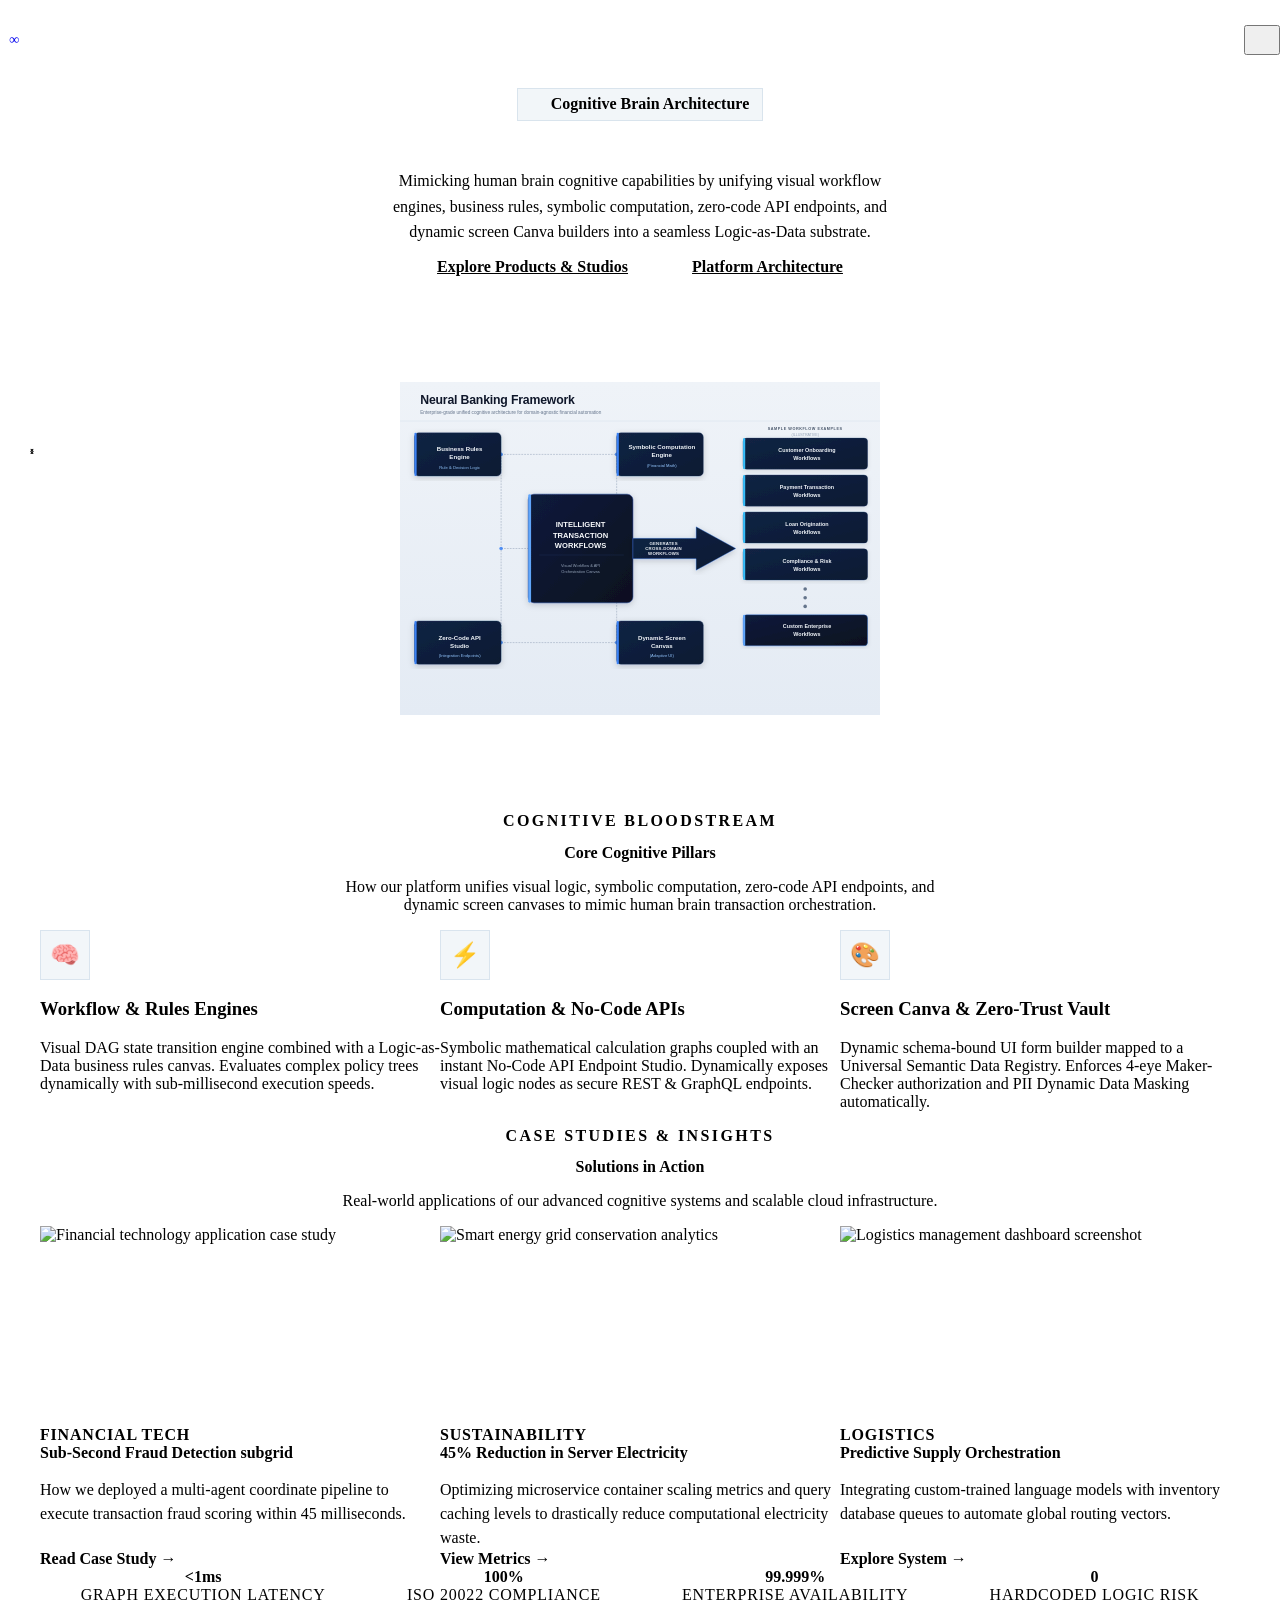
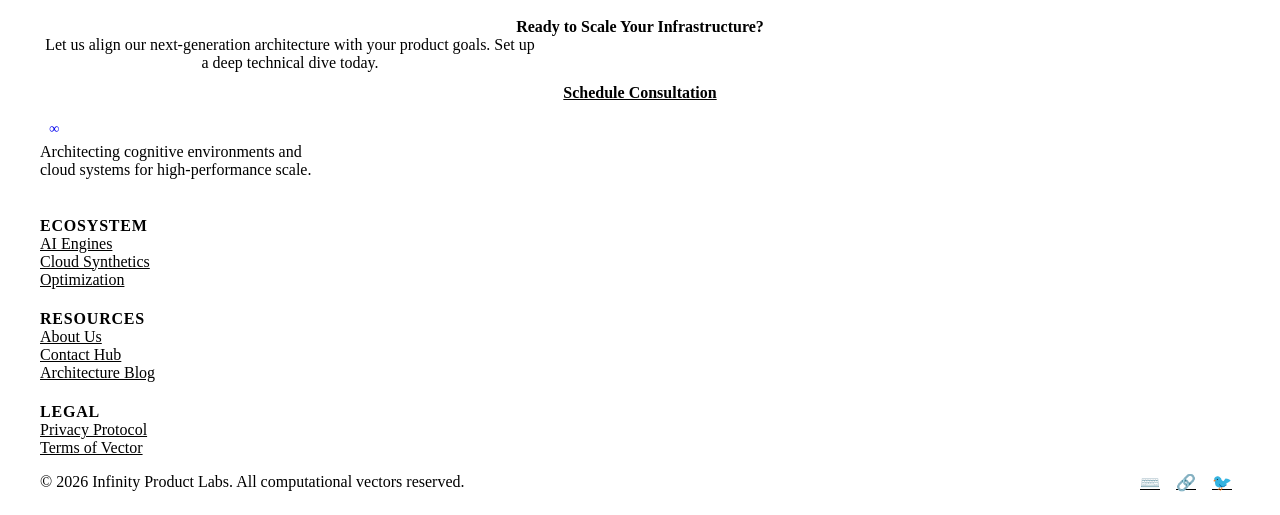
==== commit ff53b3c5: "feat: replace architecture diagram with Neural Banking Framework SVG - Added neural_banking_framewor" ====
--- a/docs/index.html
+++ b/docs/index.html
@@ -323,7 +323,7 @@
             </div>
             <div class="hero-visual">
               <div class="hero-image-wrapper">
-                <img src="images/cognitive_transaction_architecture.png" alt="Intelligent Transaction Workflows Mimicking Human Brain Capabilities" width="520" height="520" loading="eager" style="object-fit: contain;">
+                <img src="images/neural_banking_framework.svg" alt="Intelligent Transaction Workflows Mimicking Human Brain Capabilities" width="520" height="520" loading="eager" style="object-fit: contain;">
               </div>
             </div>
           </div>
@@ -346,7 +346,7 @@
             </div>
             <div class="hero-visual">
               <div class="hero-image-wrapper">
-                <img src="images/slider_cloud.png" alt="Visual Canva Studios & ISO Semantic Registry" width="480" height="480" loading="lazy">
+                <img src="images/visual_canva_semantic_bloodstream.png" alt="Visual Canva Studios & ISO Semantic Registry" width="480" height="480" loading="lazy">
               </div>
             </div>
           </div>
